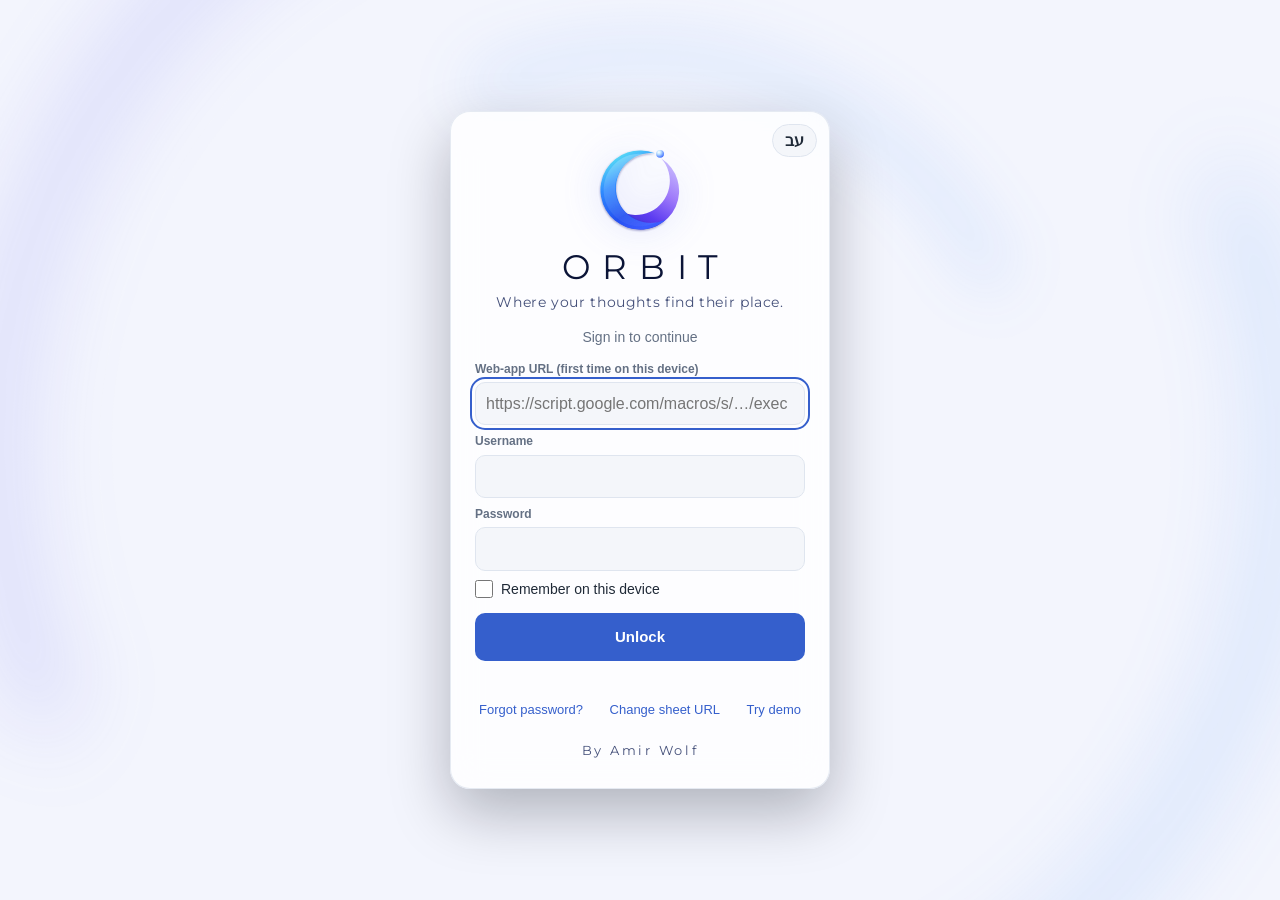
==== index.html @ 479061fe "Tasks: quick-add always opens empty; photos on tasks (camera / library), saved in Drive › ORBIT Phot" ====
<!doctype html>
<html lang="en">
<head>
<meta charset="utf-8">
<meta name="viewport" content="width=device-width, initial-scale=1, viewport-fit=cover">
<title>Orbit</title>
<meta name="theme-color" content="#26355D">
<meta name="apple-mobile-web-app-capable" content="yes">
<meta name="apple-mobile-web-app-status-bar-style" content="black-translucent">
<meta name="apple-mobile-web-app-title" content="Orbit">
<link rel="manifest" href="manifest.webmanifest">
<link rel="icon" href="icons/icon.svg" type="image/svg+xml">
<link rel="apple-touch-icon" href="icons/icon-180.png">
<script>try{var t=JSON.parse(localStorage.getItem('ai.theme')||'"auto"');if(t==='light'||t==='dark')document.documentElement.setAttribute('data-theme',t);var f=JSON.parse(localStorage.getItem('ai.font')||'"m"');if(f==='s'||f==='l')document.documentElement.setAttribute('data-font',f)}catch(e){}</script>
<link rel="preconnect" href="https://fonts.googleapis.com"><link rel="preconnect" href="https://fonts.gstatic.com" crossorigin>
<link rel="stylesheet" href="https://fonts.googleapis.com/css2?family=Amatic+SC:wght@700&family=Montserrat:wght@300;400&display=swap">
<link rel="stylesheet" href="styles.css?v=93">
</head>
<body>
<svg width="0" height="0" style="position:absolute" aria-hidden="true" focusable="false"><defs>
<linearGradient id="oA" x1="0.15" y1="0.05" x2="0.6" y2="1"><stop offset="0" stop-color="#5EEAF5"/><stop offset=".35" stop-color="#2F8BFF"/><stop offset=".75" stop-color="#2450F0"/><stop offset="1" stop-color="#3B5BFF"/></linearGradient>
<linearGradient id="oB" x1="0.9" y1="0.1" x2="0.3" y2="1"><stop offset="0" stop-color="#C4B5FD"/><stop offset=".35" stop-color="#9F7AFA"/><stop offset=".7" stop-color="#5B3BF0"/><stop offset="1" stop-color="#3730C8"/></linearGradient>
<radialGradient id="oS" cx=".35" cy=".3" r=".75"><stop offset="0" stop-color="#fff"/><stop offset=".35" stop-color="#BFE3FF"/><stop offset="1" stop-color="#3B6BFF"/></radialGradient>
<linearGradient id="oH" x1="0" y1="0" x2="0" y2="1"><stop offset="0" stop-color="#fff" stop-opacity=".75"/><stop offset="1" stop-color="#fff" stop-opacity=".15"/></linearGradient>
<filter id="oSh" x="-20%" y="-20%" width="140%" height="140%"><feDropShadow dx="0" dy="2" stdDeviation="2.2" flood-color="#1E1B6B" flood-opacity=".45"/></filter>
<symbol id="orbitRing" viewBox="0 0 200 200"><path d="M146.35 31.29A84 84 0 1 1 17.69 91.29A74 74 0 1 0 146.35 31.29Z" fill="url(#oB)"/><path d="M157.70 163.77A86 86 0 1 1 132.41 20.34A76 76 0 1 0 157.70 163.77Z" fill="url(#oA)" filter="url(#oSh)"/><path d="M141.43 167.26A79 79 0 1 1 115.93 22.62A74 74 0 1 0 141.43 167.26Z" fill="url(#oH)" opacity=".3"/></symbol>
</defs></svg>
<div id="splash" class="splash" aria-hidden="true">
  <div class="o-bg"><i></i><i></i><i></i></div>
  <div class="o-brand">
    <svg class="o-mark" viewBox="0 0 200 200" aria-hidden="true"><use href="#orbitRing"/><g class="o-moon"><circle cx="143.63" cy="21.28" r="8.5" fill="url(#oS)"/></g></svg>
    <div class="o-name">ORBIT</div>
    <div class="o-tag">Where your thoughts<br>find their place.</div>
  </div>
  <div class="o-by">By Amir Wolf</div>
</div>
<header class="top">
  <div class="top-row">
    <div class="top-title">
      <h1 id="screenTitle" class="no-i18n">Action Items</h1>
      <div class="sub"><span id="today"></span> <span id="sync" class="sync"></span><button type="button" class="sync-err" id="syncErr" hidden></button></div>
    </div>
    <div class="top-actions">
      <button class="icon-btn owner-only" id="btnPending" title="Suggestions waiting for approval" aria-label="Pending approvals" hidden>📥<span class="badge" id="pendingBadge"></span></button>
      <button class="icon-btn" id="btnSearch" title="Search" aria-label="Search" aria-expanded="false"><svg class="ic" viewBox="0 0 24 24" aria-hidden="true"><circle cx="11" cy="11" r="7"/><path d="M20 20l-4.2-4.2"/></svg></button>
      <button class="icon-btn" id="btnMenu" title="Menu" aria-label="Menu"><svg class="ic" viewBox="0 0 24 24" aria-hidden="true"><path d="M4 7h16M4 12h16M4 17h16"/></svg></button>
    </div>
  </div>
  <div class="guest-bar" id="guestBar" hidden></div>
  <div class="kpis kpi-line" id="kpis"></div>
</header>

<nav class="tabs" id="tabs">
  <button data-tab="focus" class="on">Focus</button>
  <button data-tab="notebook">📒 Notebook</button>
  <button data-tab="week">Week</button>
  <button class="tab-more" id="tabMore" aria-haspopup="menu" aria-expanded="false"><span class="no-i18n" id="tabMoreLbl">More</span> <span aria-hidden="true">▾</span></button>
</nav>
<div class="more-menu" id="moreMenu" role="menu" hidden>
  <button data-tab="all" role="menuitem">All open</button>
  <button data-tab="waiting" role="menuitem">Waiting</button>
  <button data-tab="people" role="menuitem">People</button>
  <button data-tab="done" role="menuitem">Done</button>
</div>

<div class="filters">
  <div class="search-row" id="searchRow" hidden><input id="search" type="search" placeholder="Search…" autocomplete="off" enterkeyhint="search"></div>
  <div class="area-row"><div class="chips" id="areaChips"></div><button type="button" class="area-pick" id="btnAreaPick" aria-label="Choose areas">Choose areas</button></div>
</div>

<main id="list" class="list"></main>

<div class="bottom-bar" id="bottomBar">
 <div class="bb-row">
  <button class="fab fab-wheel owner-only" id="fabWheel" aria-label="Spin &amp; Do — pick an urgent task" title="Spin &amp; Do"><svg class="wheel-ic" viewBox="0 0 40 40" aria-hidden="true"><defs><radialGradient id="whGloss" cx="35%" cy="28%" r="70%"><stop offset="0" stop-color="#fff" stop-opacity=".55"/><stop offset=".45" stop-color="#fff" stop-opacity=".08"/><stop offset="1" stop-color="#000" stop-opacity=".18"/></radialGradient><linearGradient id="whRim" x1="0" y1="0" x2="1" y2="1"><stop offset="0" stop-color="#3B4C80"/><stop offset="1" stop-color="#1B2547"/></linearGradient></defs><circle cx="20" cy="21" r="18.6" fill="#0F172A" opacity=".18"/><circle cx="20" cy="20" r="18.4" fill="url(#whRim)" stroke="#fff" stroke-opacity=".18" stroke-width=".8"/><circle cx="24.34" cy="3.82" r="0.75" fill="#FDE68A" class="wd0"/><circle cx="31.84" cy="8.16" r="1.05" fill="#FEF3C7" class="wd1"/><circle cx="36.18" cy="15.66" r="0.75" fill="#FDE68A" class="wd2"/><circle cx="36.18" cy="24.34" r="1.05" fill="#FEF3C7" class="wd0"/><circle cx="31.84" cy="31.84" r="0.75" fill="#FDE68A" class="wd1"/><circle cx="24.34" cy="36.18" r="1.05" fill="#FEF3C7" class="wd2"/><circle cx="15.66" cy="36.18" r="0.75" fill="#FDE68A" class="wd0"/><circle cx="8.16" cy="31.84" r="1.05" fill="#FEF3C7" class="wd1"/><circle cx="3.82" cy="24.34" r="0.75" fill="#FDE68A" class="wd2"/><circle cx="3.82" cy="15.66" r="1.05" fill="#FEF3C7" class="wd0"/><circle cx="8.16" cy="8.16" r="0.75" fill="#FDE68A" class="wd1"/><circle cx="15.66" cy="3.82" r="1.05" fill="#FEF3C7" class="wd2"/><g class="wh-spin"><path d="M20 20L20.00 5.80A14.2 14.2 0 0 1 30.04 9.96Z" fill="#6366F1"/><path d="M20 20L30.04 9.96A14.2 14.2 0 0 1 34.20 20.00Z" fill="#A855F7"/><path d="M20 20L34.20 20.00A14.2 14.2 0 0 1 30.04 30.04Z" fill="#EC4899"/><path d="M20 20L30.04 30.04A14.2 14.2 0 0 1 20.00 34.20Z" fill="#F97316"/><path d="M20 20L20.00 34.20A14.2 14.2 0 0 1 9.96 30.04Z" fill="#FACC15"/><path d="M20 20L9.96 30.04A14.2 14.2 0 0 1 5.80 20.00Z" fill="#22C55E"/><path d="M20 20L5.80 20.00A14.2 14.2 0 0 1 9.96 9.96Z" fill="#06B6D4"/><path d="M20 20L9.96 9.96A14.2 14.2 0 0 1 20.00 5.80Z" fill="#3B82F6"/><g stroke="#fff" stroke-opacity=".85" stroke-width=".7"><path d="M20 20L20.00 5.80"/><path d="M20 20L30.04 9.96"/><path d="M20 20L34.20 20.00"/><path d="M20 20L30.04 30.04"/><path d="M20 20L20.00 34.20"/><path d="M20 20L9.96 30.04"/><path d="M20 20L5.80 20.00"/><path d="M20 20L9.96 9.96"/></g><circle cx="20" cy="20" r="14.2" fill="url(#whGloss)"/></g><circle cx="20" cy="20" r="4" fill="#fff"/><circle cx="20" cy="20" r="4" fill="none" stroke="#1B2547" stroke-width="1.2"/><path d="M20 17.6l.7 1.7 1.7.7-1.7.7-.7 1.7-.7-1.7-1.7-.7 1.7-.7z" fill="#6366F1"/><path d="M20 8.2l-3.1-5.6a3.6 3.6 0 0 1 6.2 0z" fill="#F43F5E" stroke="#fff" stroke-width="1" stroke-linejoin="round"/></svg><small class="bb-l">Spin &amp; Do</small></button>
  <button class="fab fab-focus owner-only" id="fabFocus" aria-label="Focus mode"><i class="bb-ic" data-ic="timer"></i><small class="bb-l" id="fabFocusLbl">Focus</small></button>
  <button class="fab fab-play" id="fabPlay" aria-label="Quick actions" aria-expanded="false" aria-controls="playMenu"><span>▶</span><small class="bb-l">Quick actions</small></button>
 </div>
  <button class="fab add-btn" id="fab" aria-label="Add action item"><span aria-hidden="true">＋</span> <span class="no-i18n" id="fabLbl">Add a task</span></button>
</div>
<div class="play-shade" id="playShade" hidden></div>
<div class="play-menu" id="playMenu" hidden role="menu"></div>
<div class="card-menu" id="cardMenu" role="menu" hidden></div>
<div class="toast" id="toast"></div>

<!-- Quick entry (bottom sheet) -->
<dialog id="dlgQuick" class="sheet qa-sheet">
  <form id="quickAdd" class="quick-add owner-only" autocomplete="off">
    <div class="sheet-head"><h2>New task</h2><button type="button" class="icon-btn dark qa-help-btn" id="qaHelpBtn" aria-label="Help" aria-expanded="false">?</button><button type="button" class="icon-btn dark" data-close aria-label="Close">✕</button></div>
    <div class="qa-help" id="qaHelp" hidden>
      <p>Type naturally — the app picks up:</p>
      <ul class="no-i18n" id="qaHelpList"></ul>
    </div>
    <div class="qa-field"><input id="qa" placeholder="tomorrow 9:30 Send forecast to Ezra !1 ~2h" dir="auto" enterkeyhint="done" autocomplete="off"><label class="btn ghost qa-cam" title="Photo"><input type="file" accept="image/*" multiple id="qaPhoto" hidden><svg class="ic" viewBox="0 0 24 24" aria-hidden="true"><path d="M4 8h3l2-3h6l2 3h3v11H4z"/><circle cx="12" cy="13" r="3.5"/></svg></label><button type="submit" class="btn primary" aria-label="Add">Add</button></div>
    <div class="ph-grid qa-photos no-i18n" id="qaPhotos" hidden></div>
    <div class="qa-preview" id="qaPreview"></div>
    <button type="button" class="linkish qa-full" id="qaFull">Open the full editor ›</button>
  </form>
</dialog>

<!-- Choose areas -->
<dialog id="dlgAreaPick" class="sheet small">
  <div class="sheet-head"><h2>Choose areas</h2><button type="button" class="icon-btn dark" data-close aria-label="Close">✕</button></div>
  <p class="hint">Pick one or more areas — tasks, counts and the summary video follow your choice.</p>
  <div class="ap-list no-i18n" id="apList"></div>
  <div class="sheet-actions"><button type="button" class="btn ghost" id="apAll">All areas</button><button type="button" class="btn ghost owner-only" id="apOrder">⇅ Order</button><span class="grow"></span><button type="button" class="btn primary" id="apDone">Show</button></div>
</dialog>

<!-- Setup wizard (own copy) -->
<dialog id="dlgSetup" class="sheet wz-sheet">
  <div class="sheet-head"><h2>Set up your own copy</h2><button type="button" class="icon-btn dark" data-close aria-label="Close">✕</button></div>
  <div id="wzBody" class="no-i18n"></div>
</dialog>

<!-- After the daily video -->
<dialog id="dlgAfter" class="sheet af-sheet">
  <div class="sheet-head"><h2>What now?</h2><button type="button" class="icon-btn dark" data-close aria-label="Close">✕</button></div>
  <div id="afBody" class="no-i18n"></div>
</dialog>

<!-- Weekly review -->
<dialog id="dlgReview" class="sheet wr-sheet">
  <div class="sheet-head"><h2>Weekly review</h2><button type="button" class="icon-btn dark" data-close aria-label="Close">✕</button></div>
  <div id="wrBody" class="no-i18n"></div>
</dialog>

<!-- Go through overdue -->
<dialog id="dlgTriage" class="sheet tri-sheet">
  <div class="sheet-head"><h2>Overdue — one at a time</h2><button type="button" class="icon-btn dark" data-close aria-label="Close">✕</button></div>
  <div id="triBody" class="no-i18n"></div>
</dialog>

<!-- Focus time: setup -->
<dialog id="dlgFocusSetup" class="sheet small">
  <div class="sheet-head"><h2>Focus time</h2><button type="button" class="icon-btn dark" data-close aria-label="Close">✕</button></div>
  <div id="fsBody" class="no-i18n"></div>
</dialog>

<!-- Focus time: full-screen work mode -->
<div class="focus-mode" id="focusMode" hidden role="dialog" aria-modal="true" aria-labelledby="fmTitle">
  <div class="fm-top">
    <span class="fm-badge no-i18n" id="fmBadge"></span>
    <span class="grow"></span>
    <button type="button" class="fm-ic" id="fmQuote" aria-label="Motivation" title="Motivation"><i data-ic="quote"></i></button>
    <button type="button" class="fm-ic" id="fmClockBtn" aria-label="Show / hide the clock"></button>
    <button type="button" class="fm-ic" id="fmMin" aria-label="Minimize"></button>
  </div>
  <div class="fm-center">
    <h2 class="fm-title no-i18n" id="fmTitle"></h2>
    <div class="fm-clock no-i18n" id="fmClock" aria-live="off"></div>
    <div class="fm-plan no-i18n" id="fmPlan"></div>
    <div class="fm-step no-i18n" id="fmStep" hidden></div>
    <div class="fm-quote no-i18n" id="fmQuoteLine" aria-live="polite"></div>
  </div>
  <img class="fm-buddy" id="fmBuddy" src="assets/focus/focus_idle_small.webp" alt="" aria-hidden="true">
  <div class="fm-actions no-i18n" id="fmActions"></div>
  <div class="fm-layer no-i18n" id="fmLayer" hidden></div>
  <div class="fm-intro" id="fmIntro" hidden>
    <img id="fmIntroImg" alt="">
    <div class="fm-bubble no-i18n" id="fmBubble" dir="ltr">It’s focus time!</div>
    <div class="fm-intro-ctl"><button type="button" class="fm-ic" id="fmMute" aria-label="Sound"></button><button type="button" class="fm-ic" id="fmSkip" aria-label="Skip">✕</button></div>
  </div>
</div>

<!-- Edit / add -->
<dialog id="dlgEdit" class="sheet">
  <form id="frmEdit" method="dialog">
    <div class="sheet-head">
      <h2 id="editTitle">New action item</h2>
      <button type="button" class="icon-btn dark" data-close aria-label="Close">✕</button>
    </div>
    <section class="f-sec" aria-labelledby="fsTask">
      <h3 class="f-h" id="fsTask">What</h3>
      <label class="full">Action item<textarea name="item" rows="2" required dir="auto"></textarea></label>
      <div class="grid">
        <label>Area<select name="area"></select></label>
        <label>Status<select name="status"></select></label>
        <label>Priority<select name="prio"></select></label>
        <label>Focal / who<input name="focal" list="peopleList" dir="auto"></label>
        <label>Topic<input name="topic" dir="auto"></label>
      </div>
    </section>
    <section class="f-sec" aria-labelledby="fsWhen">
      <h3 class="f-h" id="fsWhen">When</h3>
      <div class="grid">
        <label class="span2">Due date<input type="date" name="due"><span class="date-chips"><button type="button" data-qd="0">Today</button><button type="button" data-qd="1">Tomorrow</button><button type="button" data-qd="sun">Next week</button><button type="button" data-qd="7">+7</button></span></label>
        <label>Start time (24h)<input type="text" name="time" class="time24" inputmode="numeric" placeholder="HH:MM" maxlength="5" autocomplete="off"></label>
        <label>Recurring<select name="rec"></select></label>
        <label>Est. hours (duration)<input type="number" name="hrs" step="0.25" min="0" inputmode="decimal"></label>
      </div>
      <div class="cal-box owner-only">
        <label class="remember"><input type="checkbox" name="calOn"> 📅 Add to iPhone calendar</label>
        <div id="calPick" hidden><select name="cal" aria-label="Calendar"></select><p class="hint" id="calNeedDate" hidden>Give it a due date — only dated items go to the calendar.</p></div>
      </div>
    </section>
    <section class="f-sec" aria-labelledby="fsMore">
      <h3 class="f-h" id="fsMore">More details</h3>
      <label class="full">Comments / next step<textarea name="com" rows="2" dir="auto"></textarea></label>
      <div class="cl-box">
        <div class="cl-head">Checklist <span id="clCount"></span></div>
        <div id="clList"></div>
        <div class="cl-add owner-only"><input id="clNew" placeholder="Add a step…" dir="auto"><button type="button" class="btn ghost" id="clAddBtn">＋</button></div>
      </div>
      <div class="ph-box owner-only no-i18n" id="phBox"><div class="cl-head" id="phHead"></div><div class="ph-grid" id="phGrid"></div></div>
      <div class="wait-box owner-only" id="waitBox" hidden><span id="waitInfo"></span><button type="button" class="btn ghost" id="btnNudge">✉ Send a reminder</button></div>
      <div class="grid">
        <label>Done on<input type="date" name="done"></label>
        <label>Actual hours<input type="number" name="acthrs" step="0.25" min="0" inputmode="decimal"></label>
      </div>
      <label class="remember owner-only"><input type="checkbox" name="private"> 🔒 Private — never shown to guests</label>
    </section>
    <p class="hint" id="nextHint"></p>
    <div class="sheet-actions">
      <button type="button" class="btn danger" id="btnDelete">Delete</button>
      <span class="grow"></span>
      <button type="button" class="btn ghost" data-close>Cancel</button>
      <button type="submit" class="btn primary">Save</button>
    </div>
  </form>
  <datalist id="peopleList"></datalist>
</dialog>

<!-- Settings -->
<dialog id="dlgSettings" class="sheet">
  <form id="frmSettings" method="dialog">
    <div class="sheet-head">
      <h2>Settings</h2>
      <button type="button" class="icon-btn dark" data-close aria-label="Close">✕</button>
    </div>
    <p class="hint">The Web-app URL of your sheet's Apps Script (ends with /exec). Saved only on this device.</p>
    <p class="hint">"Test in browser" should show {"ok":true,"app":"Action Items API"…}. A Google sign-in page means the deployment access isn't set to Anyone.</p>
    <label class="full">Web-app URL<input name="url" placeholder="https://script.google.com/macros/s/…/exec" autocomplete="off"></label>
    <div class="sheet-actions">
      <button type="button" class="btn ghost" id="btnTest">Test in browser</button>
      <button type="button" class="btn ghost" id="btnDemo">Try demo data</button>
      <span class="grow"></span>
      <button type="submit" class="btn primary">Save</button>
    </div>
  </form>
</dialog>

<!-- Weekly report -->
<dialog id="dlgReport" class="sheet wide">
  <div class="sheet-head">
    <h2>Weekly report</h2>
    <button type="button" class="icon-btn dark" data-close aria-label="Close">✕</button>
  </div>
  <div class="grid three">
    <label>Week<select id="repWeek"><option value="1">Coming week</option><option value="0">This week</option></select></label>
    <label>To (name)<input id="repName"></label>
    <label>To (email)<input id="repEmail" type="email"></label>
  </div>
  <div class="rep-areas"><span>Areas in the email:</span><div class="chips" id="repAreas"></div></div>
  <div class="rep-actions">
    <button class="btn primary" id="repCopy">📋 Copy formatted email</button>
    <a class="btn link" id="repOutlookWeb" target="_blank" rel="noopener">Outlook web</a>
    <a class="btn link" id="repOutlookApp">Outlook app</a>
    <a class="btn link" id="repGmail" target="_blank" rel="noopener">Gmail</a>
  </div>
  <p class="rep-status" id="repStatus" role="status" aria-live="polite"></p>
  <p class="hint">Copy, open Outlook or Gmail (recipient and subject are filled in), click in the message body and paste (Ctrl+V / long-press › Paste).</p>
  <div class="subject" id="repSubject"></div>
  <div class="preview" id="repPreview" dir="ltr"></div>
</dialog>

<!-- Lock screen -->
<div id="lock" class="lock" hidden>
  <div class="o-bg"><i></i><i></i><i></i></div>
  <form id="frmLock" class="lock-card" autocomplete="on">
    <button type="button" class="lang-btn lock-lang" data-lang-toggle>עב</button>
    <div class="o-lockbrand no-i18n"><svg class="o-mark o-mark-sm" viewBox="0 0 200 200" aria-hidden="true"><use href="#orbitRing"/><g class="o-moon"><circle cx="143.63" cy="21.28" r="8.5" fill="url(#oS)"/></g></svg><div class="o-name">ORBIT</div><div class="o-tag">Where your thoughts find their place.</div></div>
    <p class="lock-sub">Sign in to continue</p>
    <label class="full" id="lockUrlWrap" hidden>Web-app URL (first time on this device)
      <input name="url" placeholder="https://script.google.com/macros/s/…/exec" autocomplete="off" inputmode="url">
    </label>
    <label class="full">Username<input name="username" type="text" autocomplete="username" autocapitalize="none" autocorrect="off" spellcheck="false" required dir="ltr"></label>
    <label class="full">Password<input name="password" type="password" autocomplete="current-password" required></label>
    <label class="remember"><input type="checkbox" name="remember"> Remember on this device</label>
    <button type="submit" class="btn primary block" id="btnUnlock">Unlock</button>
    <p class="lock-err" id="lockErr"></p>
    <p class="lock-info" id="lockInfo"></p>
    <div class="lock-links">
      <button type="button" class="linkish" id="lockForgot">Forgot password?</button>
      <button type="button" class="linkish" id="lockChangeUrl">Change sheet URL</button>
      <button type="button" class="linkish" id="lockDemo">Try demo</button>
    </div>
    <button type="button" class="btn ghost block lock-setup" id="lockSetup">🧭 First time? Set up your own copy</button>
    <p class="o-by o-by-lock no-i18n">By Amir Wolf</p>
  </form>
</div>

<!-- Actual hours -->
<dialog id="dlgHours" class="sheet small">
  <form method="dialog" id="frmHours">
    <div class="sheet-head"><h2>Nice work! ✓</h2><button type="button" class="icon-btn dark" value="cancel" id="hoursX" aria-label="Close">✕</button></div>
    <p class="hint" id="hoursTitle" dir="auto"></p>
    <label class="full">How many hours did it actually take?<input type="number" name="h" step="0.25" min="0" inputmode="decimal"></label>
    <div class="quick" id="hoursQuick"></div>
    <div class="sheet-actions"><button type="button" class="btn ghost" id="hoursSkip">Skip</button><span class="grow"></span><button type="submit" class="btn primary">Save</button></div>
  </form>
</dialog>

<!-- Generic confirm -->
<dialog id="dlgConfirm" class="sheet small">
  <div class="sheet-head"><h2 id="cfTitle"></h2></div>
  <p id="cfMsg" class="cf-msg" dir="auto"></p>
  <div class="sheet-actions"><button type="button" class="btn ghost" id="cfNo"></button><span class="grow"></span><button type="button" class="btn primary" id="cfYes"></button></div>
</dialog>

<!-- Calendar export -->
<dialog id="dlgIcs" class="sheet small">
  <div class="sheet-head"><h2>Export week to Outlook</h2><button type="button" class="icon-btn dark" data-close aria-label="Close">✕</button></div>
  <p class="hint" id="icsRange"></p>
  <div class="rep-areas"><span>Areas:</span><div class="chips" id="icsAreas"></div></div>
  <label class="remember"><input type="checkbox" id="icsSlot" checked> Give items without a start time a slot from 09:00</label>
  <label class="remember"><input type="checkbox" id="icsAlarm" checked> Reminder 15 minutes before</label>
  <p class="hint" id="icsCount"></p>
  <div class="sheet-actions"><span class="grow"></span><button type="button" class="btn primary" id="icsGo">⬇ Download .ics</button></div>
  <p class="hint">Outlook (PC): double-click the file › Save &amp; Close / Import. Outlook web: Calendar › Add calendar › Upload from file. iPhone: tap the file › Add All.</p>
</dialog>

<!-- Notifications -->
<dialog id="dlgNotify" class="sheet wide">
  <div class="sheet-head"><h2>Phone notifications</h2><button type="button" class="icon-btn dark" data-close aria-label="Close">✕</button></div>
  <div class="ntfy-box">
    <b>One-time phone setup</b>
    <ol>
      <li>Install the free <b>ntfy</b> app (App Store / Google Play).</li>
      <li>In ntfy tap <b>+</b>, subscribe to this topic (server <i>ntfy.sh</i>) and allow notifications:</li>
    </ol>
    <div class="topic-row"><code id="ntTopic"></code><button type="button" class="btn ghost" id="ntCopy">Copy</button></div>
    <p class="hint">The topic name works like a password for your notifications — don't share it.</p>
    <details class="nt-token" id="ntTokenBox">
      <summary>🔑 ntfy account token <span id="ntTokenState"></span></summary>
      <p class="hint">Without an account, ntfy.sh limits messages per sending address — and Google's servers are shared by everyone, so the free daily limit is often already used up ("429 limit reached"). A free ntfy.sh account gives you your own limit:</p>
      <ol class="hint">
        <li>Sign up free at <a href="https://ntfy.sh/signup" target="_blank" rel="noopener">ntfy.sh/signup</a>.</li>
        <li>Go to <a href="https://ntfy.sh/account" target="_blank" rel="noopener">ntfy.sh/account</a> › Access tokens › Create access token (no expiry).</li>
        <li>Paste it here (starts with tk_) and press Save below.</li>
      </ol>
      <div class="pw-row"><input id="ntToken" placeholder="tk_…" autocomplete="off" autocapitalize="none" spellcheck="false" dir="ltr"><button type="button" class="btn ghost" id="ntTokenClear">Remove</button></div>
      <p class="hint">The phone app doesn't need to sign in — it stays subscribed to the same topic.</p>
    </details>
    <label class="remember"><input type="checkbox" id="ntFallback" checked> If a push fails, send it to my email instead</label>
    <div class="nt-tools">
      <button type="button" class="btn ghost" id="ntDirect">📲 Test from this device</button>
      <a class="btn ghost" id="ntWeb" target="_blank" rel="noopener">🌐 See messages on ntfy.sh</a>
      <button type="button" class="btn ghost" id="ntDiag">🩺 Check status</button>
    </div>
    <div class="nt-diag" id="ntDiagOut" hidden></div>
  </div>
  <label class="full">Notification content
    <select id="ntDetail"><option value="titles">Show item titles</option><option value="counts">Counts only (more private)</option></select>
  </label>
  <h3 class="nt-h">Suggestions from guests</h3>
  <div class="sugg-row">
    <label class="remember"><input type="checkbox" id="ntSugOn" checked> Notify me when someone suggests a new item</label>
    <select id="ntSugCh"><option value="push">📱 Push</option><option value="email">✉ Email</option><option value="both">Both</option></select>
  </div>
  <h3 class="nt-h">Schedules</h3>
  <div id="ntRules"></div>
  <div class="sheet-actions">
    <button type="button" class="btn ghost" id="ntAdd">＋ Add schedule</button>
    <span class="grow"></span>
    <button type="button" class="btn primary" id="ntSave">Save</button>
  </div>
  <p class="hint" id="ntStatus"></p>
</dialog>

<!-- Menu -->
<dialog id="dlgMenu" class="sheet small menu">
  <div class="sheet-head"><h2>Menu</h2><button type="button" class="icon-btn dark" data-close aria-label="Close">✕</button></div>
  <div class="menu-kpis no-i18n" id="menuKpis"></div>
  <div class="menu-top">
    <button class="menu-item" id="btnRefresh"><i class="mi" data-ic="refresh"></i> <span>Refresh</span></button>
    <button class="menu-item" data-lang-toggle id="btnLangMenu"><i class="mi" data-ic="globe"></i> <span class="no-i18n" id="langMenuLbl">עברית</span></button>
  </div>
  <details class="menu-grp" name="menugrp" data-grp="plan">
    <summary><i class="mi" data-ic="plan"></i> <span>Planning &amp; reports</span><i class="mg-sub no-i18n" data-mgsub></i></summary>
    <div class="mg-body">
      <button class="menu-item owner-only" id="btnFreeFocus"><i class="mi" data-ic="timer"></i> <span>Focus mode</span></button>
      <button class="menu-item owner-only" id="btnWheel"><i class="mi" data-ic="wheel"></i> <span>Spin &amp; Do</span></button>
      <button class="menu-item" id="btnQuote"><i class="mi" data-ic="quote"></i> <span>Motivation</span></button>
      <button class="menu-item owner-only" id="btnReview"><i class="mi" data-ic="calcheck"></i> <span>Weekly review</span></button>
      <button class="menu-item" id="btnStory"><i class="mi" data-ic="video"></i> <span>Summary video</span></button>
      <button class="menu-item owner-only" id="btnStats"><i class="mi" data-ic="chart"></i> <span>Statistics</span></button>
      <button class="menu-item owner-only" id="btnReport"><i class="mi" data-ic="mail"></i> <span>Weekly report</span></button>
    </div>
  </details>
  <details class="menu-grp owner-only" name="menugrp" data-grp="areas">
    <summary><i class="mi" data-ic="tag"></i> <span>Areas &amp; sharing</span><i class="mg-sub no-i18n" data-mgsub></i></summary>
    <div class="mg-body">
      <button class="menu-item owner-only" id="btnAreas"><i class="mi" data-ic="tag"></i> <span>Manage areas</span></button>
      <button class="menu-item owner-only" id="btnOrder"><i class="mi" data-ic="order"></i> <span>Order of areas</span></button>
      <button class="menu-item owner-only" id="btnShare"><i class="mi" data-ic="users"></i> <span>Sharing &amp; guests</span></button>
      <button class="menu-item owner-only" id="btnPending2"><i class="mi" data-ic="inbox"></i> <span>Suggestions to approve</span></button>
    </div>
  </details>
  <details class="menu-grp owner-only" name="menugrp" data-grp="cal">
    <summary><i class="mi" data-ic="calendar"></i> <span>Calendars &amp; Siri</span><i class="mg-sub no-i18n" data-mgsub></i></summary>
    <div class="mg-body">
      <button class="menu-item owner-only" id="btnImport"><i class="mi" data-ic="download"></i> <span>Import from calendar</span></button>
      <button class="menu-item owner-only" id="btnCal"><i class="mi" data-ic="phone"></i> <span>iPhone calendar</span></button>
      <button class="menu-item owner-only" id="btnFeed"><i class="mi" data-ic="sync"></i> <span>Outlook calendar sync</span></button>
      <button class="menu-item owner-only" id="btnSiri"><i class="mi" data-ic="mic"></i> <span>Siri (add by voice)</span></button>
    </div>
  </details>
  <details class="menu-grp" name="menugrp" data-grp="look">
    <summary><i class="mi" data-ic="palette"></i> <span>Display</span><i class="mg-sub no-i18n" data-mgsub></i></summary>
    <div class="mg-body">
      <div class="theme-row"><span>🌓 <span>Appearance</span></span><div class="seg" id="themeSeg"><button type="button" data-theme-set="auto">Auto</button><button type="button" data-theme-set="light">Light</button><button type="button" data-theme-set="dark">Dark</button></div></div>
      <div class="theme-row"><span>🔠 <span>Font size</span></span><div class="seg no-i18n" id="fontSeg"><button type="button" data-font-set="s" class="fs-s">Small</button><button type="button" data-font-set="m">Medium</button><button type="button" data-font-set="l" class="fs-l">Large</button></div></div>
      <label class="theme-row wc-toggle"><span>🌅 <span>Daily start screen</span></span><input type="checkbox" id="welcomeOn" class="switch" checked></label>
    </div>
  </details>
  <details class="menu-grp" name="menugrp" data-grp="set">
    <summary><i class="mi" data-ic="sliders"></i> <span>Settings &amp; connections</span><i class="mg-sub no-i18n" data-mgsub></i></summary>
    <div class="mg-body">
      <button class="menu-item owner-only" id="btnNotify"><i class="mi" data-ic="bell"></i> <span>Phone notifications</span></button>
      <button class="menu-item owner-only" id="btnAi"><i class="mi" data-ic="sparkle"></i> <span>Smart reading (AI)</span></button>
      <button class="menu-item" id="btnSettings"><i class="mi" data-ic="link"></i> <span>Sheet connection</span></button>
      <button class="menu-item owner-only" id="btnMaint"><i class="mi" data-ic="archive"></i> <span>Archive &amp; backup</span></button>
    </div>
  </details>
  <details class="menu-grp" name="menugrp" data-grp="me">
    <summary><i class="mi" data-ic="user"></i> <span>Account &amp; help</span><i class="mg-sub no-i18n" data-mgsub></i></summary>
    <div class="mg-body">
      <button class="menu-item" id="btnTour"><i class="mi" data-ic="compass"></i> <span>Guided tour</span></button>
      <button class="menu-item" id="btnAccount"><i class="mi" data-ic="user"></i> <span>My account</span></button>
      <button class="menu-item" id="btnLock"><i class="mi" data-ic="lock"></i> <span>Lock the app</span></button>
    </div>
  </details>
  <p class="app-ver" id="appVer"></p>
</dialog>

<!-- Reorder areas -->
<dialog id="dlgOrder" class="sheet small">
  <div class="sheet-head"><h2>Order of areas</h2><button type="button" class="icon-btn dark" data-close aria-label="Close">✕</button></div>
  <p class="hint">Drag ☰ (or use the arrows) to set the order. It applies to the area tabs on the main screen and in the Notebook.</p>
  <ul class="ord-list" id="ordList"></ul>
  <p class="hint" id="ordStatus"></p>
  <div class="sheet-actions"><span class="grow"></span><button type="button" class="btn ghost" data-close>Cancel</button><button type="button" class="btn primary" id="ordSave">Save</button></div>
</dialog>

<!-- Siri -->
<dialog id="dlgSiri" class="sheet wide">
  <div class="sheet-head"><h2>🎙 Add items with Siri</h2><button type="button" class="icon-btn dark" data-close aria-label="Close">✕</button></div>
  <div id="siriBody" class="no-i18n"></div>
</dialog>

<!-- iPhone calendar -->
<dialog id="dlgCal" class="sheet wide">
  <div class="sheet-head"><h2>📅 iPhone calendar</h2><button type="button" class="icon-btn dark" data-close aria-label="Close">✕</button></div>
  <div id="calBody" class="no-i18n"></div>
</dialog>

<!-- Collection entry -->
<dialog id="dlgColl" class="sheet">
  <form id="frmColl" autocomplete="off">
    <div class="sheet-head"><h2>💡 <span class="no-i18n" id="collHead"></span></h2><button type="button" class="icon-btn dark" data-close aria-label="Close">✕</button></div>
    <div class="c-note no-i18n" id="collNote" hidden></div>
    <label class="full">Name<input name="title" dir="auto" required></label>
    <label class="full">Category<select id="collCat"></select></label>
    <div id="collPlaceRow" class="c-place">
      <label class="full">Place<div class="pw-row"><input name="place" dir="auto" autocomplete="off" placeholder="Tel Aviv, Galilee…"><button type="button" class="btn ghost" id="collHere">📍 Here</button></div></label>
      <div class="ac-list no-i18n" id="placeAc" hidden></div>
      <p class="hint no-i18n" id="collGeo"></p>
    </div>
    <label class="full" id="collBaseRow" hidden><span id="collBaseLbl" class="no-i18n">Base</span><select id="collBase"></select><input id="collBaseNew" class="no-i18n" dir="auto" maxlength="30" autocomplete="off" placeholder="סאקה, מזקל, ורמוט…" hidden></label>
    <div id="collTplRow" class="tp-form no-i18n" hidden></div>
    <label class="full" id="collIngRow" hidden>Other ingredients<input id="collIng" dir="auto" autocomplete="off" placeholder="קמפרי, ורמוט אדום…"></label>
    <div id="collForRow" class="c-for"><label class="full">For whom<input name="for" dir="auto"></label><div class="chips no-i18n" id="collForChips"></div></div>
    <label class="full">Recommended by<input name="by" dir="auto"></label>
    <label class="full">Link (Instagram, TikTok, YouTube, Maps, website…)<div class="pw-row"><input name="link" type="url" dir="ltr" inputmode="url" placeholder="https://…"><button type="button" class="btn ghost" id="collOpen" hidden>🔗</button></div></label>
    <div class="c-fill"><button type="button" class="btn ghost no-i18n" id="collFill" hidden>✨ Fill from link</button><button type="button" class="btn ghost no-i18n" id="collCheck" hidden>🔎</button><img id="collImg" class="c-prev" alt="" hidden referrerpolicy="no-referrer" onerror="this.hidden=true"></div>
    <div class="ck-box no-i18n" id="collCheckBox" hidden></div>
    <div id="collTry" class="c-try">
      <div class="seg no-i18n" id="collStatus"></div>
      <div class="c-starpick" id="collStars"></div>
    </div>
    <label class="full">Notes<textarea name="notes" rows="4" dir="auto"></textarea></label>
    <div class="sheet-actions"><button type="button" class="btn danger" id="collDelete">Delete</button><span class="grow"></span><button type="submit" class="btn primary" id="collSaveBtn">Save</button></div>
  </form>
</dialog>

<!-- Collection categories -->
<dialog id="dlgCollCats" class="sheet small">
  <div class="sheet-head"><h2>Collection categories</h2><button type="button" class="icon-btn dark" data-close aria-label="Close">✕</button></div>
  <p class="hint">Rename, reorder or add categories. “Recommendations” have “tried it” and stars, “Wishes” have “for whom”, “Notes” are plain text. 🗺 = show on the map.</p>
  <ul class="ord-list cc-list" id="ccList"></ul>
  <h3 class="nt-h">✨ Ideas — tap to add</h3>
  <div class="c-ideas no-i18n" id="ccIdeas"></div>
  <p class="hint" id="ccStatus"></p>
  <div class="sheet-actions"><button type="button" class="btn ghost" id="ccAdd">＋ Add category</button><span class="grow"></span><button type="button" class="btn primary" id="ccSave">Save</button></div>
</dialog>

<!-- Category template (what is saved, how it looks) -->
<dialog id="dlgTpl" class="sheet small">
  <div class="sheet-head"><h2 class="no-i18n" id="tpHead"></h2><button type="button" class="icon-btn dark" data-close aria-label="Close">✕</button></div>
  <div class="no-i18n" id="tpBody"></div>
  <p class="hint no-i18n" id="tpStatus"></p>
  <div class="sheet-actions"><button type="button" class="btn ghost" id="tpReset">↺ Automatic</button><span class="grow"></span><button type="button" class="btn primary" id="tpSave">Save</button></div>
</dialog>
<!-- Spin & Do (wheel) -->
<dialog id="dlgWheel" class="sheet small wh-sheet">
  <div class="sheet-head"><h2>🎯 Spin &amp; Do</h2><button type="button" class="icon-btn dark" data-close aria-label="Close">✕</button></div>
  <div class="no-i18n" id="whBody"></div>
</dialog>
<!-- Motivation -->
<dialog id="dlgQuote" class="sheet small q-sheet">
  <div class="sheet-head"><h2>💬 Motivation</h2><button type="button" class="icon-btn dark" data-close aria-label="Close">✕</button></div>
  <div class="chips q-moods no-i18n" id="qMoods"></div>
  <div class="q-card no-i18n" id="qCard"></div>
  <div class="sheet-actions"><button type="button" class="btn ghost" id="qCopy">📋 Copy</button><button type="button" class="btn ghost owner-only" id="qWheel">🎯 Pick a task</button><span class="grow"></span><button type="button" class="btn primary" id="qNext">Another one ›</button></div>
</dialog>
<!-- Collection filter -->
<dialog id="dlgCFilt" class="sheet small">
  <div class="sheet-head"><h2 class="no-i18n" id="cfHead"></h2><button type="button" class="icon-btn dark" data-close aria-label="Close">✕</button></div>
  <div class="no-i18n" id="cfBody"></div>
  <div class="sheet-actions"><button type="button" class="btn ghost" id="cfClear">Clear all</button><span class="grow"></span><button type="button" class="btn primary no-i18n" id="cfShow">Show</button></div>
</dialog>

<!-- Import from calendar -->
<dialog id="dlgImport" class="sheet wide">
  <div class="sheet-head"><h2>📆 New in your calendars</h2><button type="button" class="icon-btn dark" data-close aria-label="Close">✕</button></div>
  <p class="hint">Events from your iPhone calendars (yours and the shared ones). Choose what becomes a task — what you decline won’t be offered again.</p>
  <div class="ci-top">
    <button type="button" class="btn primary" id="ciRun">🔄 Sync now</button>
    <button type="button" class="btn ghost" id="ciRefresh">↻ Refresh list</button>
    <button type="button" class="chip" id="ciAllToggle"></button>
  </div>
  <p class="hint no-i18n" id="ciLast"></p>
  <div id="ciList" class="no-i18n"></div>
  <div id="ciIgnore" class="ci-ignore no-i18n"></div>
  <details class="cal-guide" id="ciGuideBox"><summary>One-time iPhone setup — the “Import calendar” shortcut</summary><div id="ciGuide" class="no-i18n"></div></details>
</dialog>

<!-- ✨ AI settings -->
<dialog id="dlgAi" class="sheet small">
  <div class="sheet-head"><h2>✨ Smart reading (AI)</h2><button type="button" class="icon-btn dark" data-close aria-label="Close">✕</button></div>
  <p class="hint">With a free Google Gemini key, links are read by AI: a restaurant gets “name, city”, a trip gets the trail or spring name, an activity a short description — and YouTube videos are actually watched. Without a key, simpler rules are used.</p>
  <ol class="hint ai-steps">
    <li>Go to <a href="https://aistudio.google.com/apikey" target="_blank" rel="noopener">aistudio.google.com/apikey</a> and sign in with your Google account.</li>
    <li>Tap “Create API key” and copy it (starts with AQ. or AIza).</li>
    <li>Paste it here and tap Save.</li>
  </ol>
  <div class="pw-row"><input id="aiKey" dir="ltr" autocomplete="off" autocapitalize="none" spellcheck="false" placeholder="AQ.… / AIza…"><button type="button" class="btn primary" id="aiSave">Save</button></div>
  <p class="hint" id="aiStatus"></p>
  <div class="sheet-actions"><button type="button" class="btn danger" id="aiRemove">Remove key</button></div>
  <p class="hint">The key is kept only in your sheet’s script (never in the app). The free tier is plenty for personal use.</p>
</dialog>

<!-- Sharing & guests -->
<dialog id="dlgShare" class="sheet wide">
  <div class="sheet-head"><h2>Sharing &amp; guests</h2><button type="button" class="icon-btn dark" data-close aria-label="Close">✕</button></div>
  <p class="hint">Guests open the same app with their own password. They only see the areas you choose, never items marked 🔒 Private, and can't change anything. If allowed, they can suggest items — you approve them in 📥.</p>
  <div id="guestList"></div>
  <form id="frmGuest" class="guest-form">
    <h3 class="nt-h" id="guestFormTitle">Add a guest</h3>
    <input type="hidden" name="id">
    <div class="grid">
      <label>Name<input name="name" required placeholder="e.g. Neta" dir="auto"></label>
      <label>Username<input name="guser" type="text" autocomplete="off" autocapitalize="none" spellcheck="false" placeholder="e.g. neta" dir="ltr"></label>
      <label>Password<span class="pw-row"><input name="gpw" type="text" autocomplete="off" placeholder="at least 6 characters" dir="ltr"><button type="button" class="btn ghost" id="gpwGen" title="Generate">🎲</button></span></label>
    </div>
    <label class="full">WhatsApp number (optional)<input name="gphone" type="tel" placeholder="050-1234567" dir="ltr" autocomplete="off"></label>
    <div class="rep-areas"><span>Can see:</span><div class="chips" id="guestAreas"></div></div>
    <div class="rep-areas"><span>💡 Collection:</span><div class="chips no-i18n" id="guestColl"></div></div>
    <label class="remember"><input type="checkbox" name="canSuggest" checked> Can suggest new items (you approve them)</label>
    <label class="remember"><input type="checkbox" name="on" checked> Access active</label>
    <div class="sheet-actions">
      <button type="button" class="btn ghost" id="guestCancel" hidden>Cancel edit</button>
      <span class="grow"></span>
      <button type="submit" class="btn primary" id="guestSave">Add guest</button>
    </div>
  </form>
  <p class="rep-status" id="shareStatus" role="status"></p>
</dialog>

<!-- Pending approvals -->
<dialog id="dlgPending" class="sheet wide">
  <div class="sheet-head"><h2>Suggestions to approve</h2><button type="button" class="icon-btn dark" data-close aria-label="Close">✕</button></div>
  <div id="pendingList"></div>
</dialog>

<!-- Guest: suggest an item -->
<dialog id="dlgSuggest" class="sheet small">
  <form id="frmSuggest">
    <div class="sheet-head"><h2>Suggest an action item</h2><button type="button" class="icon-btn dark" data-close aria-label="Close">✕</button></div>
    <label class="full">What needs doing?<textarea name="item" rows="2" required dir="auto"></textarea></label>
    <div class="grid">
      <label>Area<select name="area"></select></label>
      <label>Priority<select name="prio"><option value="1 - High">1 - High</option><option value="2 - Medium" selected>2 - Medium</option><option value="3 - Low">3 - Low</option></select></label>
      <label>Due date<input type="date" name="due"><span class="date-chips"><button type="button" data-qd="0">Today</button><button type="button" data-qd="1">Tomorrow</button><button type="button" data-qd="sun">Next week</button><button type="button" data-qd="7">+7</button></span></label>
    </div>
    <label class="full">Comments<textarea name="com" rows="2" dir="auto"></textarea></label>
    <p class="hint">It will be added after approval.</p>
    <div class="sheet-actions"><span class="grow"></span><button type="submit" class="btn primary">Send suggestion</button></div>
  </form>
</dialog>

<!-- Choose area (quick add) -->
<dialog id="dlgArea" class="sheet small">
  <div class="sheet-head"><h2>Which area?</h2></div>
  <p class="hint">I couldn't tell where this belongs:</p>
  <p class="cf-msg" id="areaItem" dir="auto"></p>
  <label class="full">Area<select id="areaPick"></select></label>
  <div class="sheet-actions"><button type="button" class="btn ghost" id="areaCancel">Cancel</button><span class="grow"></span><button type="button" class="btn primary" id="areaOk">Add</button></div>
</dialog>

<!-- Manage areas -->
<dialog id="dlgAreas" class="sheet wide">
  <div class="sheet-head"><h2>Manage areas</h2><button type="button" class="icon-btn dark" data-close aria-label="Close">✕</button></div>
  <p class="hint">Add, rename, reorder or remove areas. Renaming updates all items, guests and schedules. The number shows open items in each area. Keywords help quick add recognise the area.</p>
  <div id="areaRows"></div>
  <div class="sheet-actions"><button type="button" class="btn ghost" id="areaAdd">＋ Add area</button><span class="grow"></span><button type="button" class="btn primary" id="areasSave">Save</button></div>
  <p class="rep-status" id="areasStatus"></p>
</dialog>
<dialog id="dlgMoveArea" class="sheet small">
  <div class="sheet-head"><h2>Move items</h2></div>
  <p class="cf-msg" id="moveMsg" dir="auto"></p>
  <label class="full">Area<select id="movePick"></select></label>
  <div class="sheet-actions"><button type="button" class="btn ghost" id="moveCancel">Cancel</button><span class="grow"></span><button type="button" class="btn primary" id="moveOk">Move &amp; remove area</button></div>
</dialog>

<!-- My account -->
<dialog id="dlgAccount" class="sheet small">
  <form id="frmAccount" autocomplete="off">
    <div class="sheet-head"><h2>My account</h2><button type="button" class="icon-btn dark" data-close aria-label="Close">✕</button></div>
    <p class="hint" id="accHint"></p>
    <label class="full">Username<input name="newUsername" type="text" autocapitalize="none" spellcheck="false" dir="ltr" required></label>
    <div id="accPw">
      <label class="full">New password (leave empty to keep)<input name="newPassword" type="password" autocomplete="new-password" dir="ltr"></label>
      <label class="full">Repeat new password<input name="newPassword2" type="password" autocomplete="new-password" dir="ltr"></label>
    </div>
    <div class="sheet-actions"><span class="grow"></span><button type="submit" class="btn primary">Save</button></div>
    <p class="rep-status" id="accStatus"></p>
  </form>
</dialog>

<!-- Statistics -->
<dialog id="dlgStats" class="sheet wide">
  <div class="sheet-head"><h2>Statistics</h2><button type="button" class="icon-btn dark" data-close aria-label="Close">✕</button></div>
  <div id="statsBody"><p class="hint">Loading…</p></div>
</dialog>

<!-- Calendar subscription -->
<dialog id="dlgFeed" class="sheet wide">
  <div class="sheet-head"><h2>Outlook calendar sync</h2><button type="button" class="icon-btn dark" data-close aria-label="Close">✕</button></div>
  <p class="hint">Subscribe once and your action items appear in Outlook as a separate "Action Items" calendar that updates by itself (Outlook refreshes subscribed calendars every few hours).</p>
  <div id="feedBody"><p class="hint">Loading…</p></div>
</dialog>

<!-- Archive & backup -->
<dialog id="dlgMaint" class="sheet small">
  <div class="sheet-head"><h2>Archive &amp; backup</h2><button type="button" class="icon-btn dark" data-close aria-label="Close">✕</button></div>
  <div id="maintBody"><p class="hint">Loading…</p></div>
</dialog>

<script src="i18n.js?v=93"></script>
<script src="app.js?v=93"></script>
</body>
</html>
---- styles.css ----
:root{
  --bg:#F4F6FA; --card:#FFFFFF; --ink:#1F2937; --muted:#647084; --line:#DFE5EF;
  --banner:#26355D; --accent:#355FCC; --primary:#355FCC; --on-primary:#FFFFFF;
  --focus-soft:#EAF0FF; --focus-danger:#B42318; --focus-pressed:#E9EEF7;
  --red:#DC2626; --red-bg:#FEF2F2; --amber:#B45309; --amber-bg:#FFFBEB; --green:#15803D; --green-bg:#F0FDF4;
  --radius:14px; --shadow:0 1px 2px rgba(16,24,40,.06),0 1px 3px rgba(16,24,40,.08);
}
:root{ --qa-bg:linear-gradient(135deg,#EEF2FF 0%,#F5F3FF 100%); --qa-line:#DDD6FE; --qa-ink:#5B21B6; color-scheme:light; }
/* dark: follows the phone unless chosen in ☰ › Appearance */
@media (prefers-color-scheme: dark){
  :root:not([data-theme=light]){ --bg:#0F1420; --card:#171E2E; --ink:#E5E7EB; --muted:#A8B3C5; --line:#2B3548; --accent:#9BB6FF; --focus-soft:#243354; --focus-danger:#FDA29B; --focus-pressed:#253149;
         --red-bg:#3A1416; --amber-bg:#3A2A0C; --green-bg:#0F2A1A; --shadow:none;
         --qa-bg:linear-gradient(135deg,#1E2440 0%,#251F3D 100%); --qa-line:#3B3363; --qa-ink:#C4B5FD; color-scheme:dark; }
}
:root[data-theme=dark]{ --bg:#0F1420; --card:#171E2E; --ink:#E5E7EB; --muted:#A8B3C5; --line:#2B3548; --accent:#9BB6FF; --focus-soft:#243354; --focus-danger:#FDA29B; --focus-pressed:#253149;
         --red-bg:#3A1416; --amber-bg:#3A2A0C; --green-bg:#0F2A1A; --shadow:none;
         --qa-bg:linear-gradient(135deg,#1E2440 0%,#251F3D 100%); --qa-line:#3B3363; --qa-ink:#C4B5FD; color-scheme:dark; }
*{box-sizing:border-box}
html,body{margin:0;background:var(--bg);color:var(--ink);font:15px/1.4 -apple-system,BlinkMacSystemFont,"Segoe UI",Roboto,Arial,sans-serif;-webkit-text-size-adjust:100%}
button,input,select,textarea{font:inherit;color:inherit}
.top{background:var(--banner);color:#fff;padding:calc(12px + env(safe-area-inset-top)) 16px 12px;position:sticky;top:0;z-index:5}
.top-row{display:flex;justify-content:space-between;align-items:center;gap:8px;max-width:900px;margin:0 auto}
h1{font-size:20px;margin:0;letter-spacing:.2px}
.sub{font-size:12px;color:#C7D2FE;margin-top:2px}
.sync{opacity:.8}
.top-actions{display:flex;gap:6px}
.icon-btn{background:rgba(255,255,255,.12);border:0;color:#fff;width:38px;height:38px;border-radius:10px;font-size:18px;cursor:pointer}
.icon-btn.dark{background:transparent;color:var(--muted)}
.kpis{display:flex;gap:8px;overflow-x:auto;margin:12px auto 0;max-width:900px;scrollbar-width:none}
.kpi{flex:1 0 auto;min-width:76px;border:0;border-radius:12px;padding:8px 10px;background:rgba(255,255,255,.1);color:#fff;text-align:start;cursor:pointer}
.kpi b{display:block;font-size:20px;line-height:1.1}
.kpi span{font-size:11px;opacity:.85;text-transform:uppercase;letter-spacing:.4px}
.kpi.red b{color:#FCA5A5}.kpi.amber b{color:#FCD34D}.kpi.green b{color:#86EFAC}.kpi.purple b{color:#D8B4FE}
.tabs{display:flex;gap:4px;padding:10px 16px 0;max-width:900px;margin:0 auto}
.tabs button{flex:1;white-space:nowrap;border:0;background:transparent;padding:9px 4px;border-radius:10px;color:var(--muted);font-weight:600;cursor:pointer}
.tabs button.on{background:var(--card);color:var(--ink);box-shadow:var(--shadow)}
.filters{max-width:900px;margin:0 auto;padding:10px 16px 0;display:flex;flex-direction:column;gap:8px}
.chips{display:flex;gap:6px;overflow-x:auto;scrollbar-width:none}
.chip{border:1px solid var(--line);background:var(--card);border-radius:999px;padding:5px 12px;font-size:13px;white-space:nowrap;cursor:pointer;color:var(--ink)}
.chip.on{background:var(--ink);color:var(--bg);border-color:var(--ink)}
#search{border:1px solid var(--line);background:var(--card);border-radius:10px;padding:9px 12px;width:100%}
.list{max-width:900px;margin:0 auto;padding:6px 16px 110px}
.group h3{font-size:12px;text-transform:uppercase;letter-spacing:.6px;color:var(--muted);margin:18px 4px 8px;display:flex;align-items:center;gap:8px}
.group h3 .n{background:var(--line);color:var(--ink);border-radius:999px;padding:1px 8px;font-size:11px}
.group.overdue h3{color:var(--red)} .group.today h3{color:var(--amber)}
.card{display:flex;gap:12px;align-items:flex-start;background:var(--card);border-radius:var(--radius);padding:12px;margin-bottom:8px;box-shadow:var(--shadow);cursor:pointer;border-inline-start:4px solid transparent}
.card.overdue{border-inline-start-color:var(--red)} .card.today{border-inline-start-color:#F59E0B}
.card.closed{opacity:.6}
.card.closed .title{text-decoration:line-through}
.check{flex:0 0 26px;height:26px;border-radius:50%;border:2px solid #CBD5E1;background:transparent;cursor:pointer;margin-top:1px;display:grid;place-items:center;color:#fff;font-size:14px}
.check:hover{border-color:var(--green)}
.check.on{background:#22C55E;border-color:#22C55E}
.body{flex:1;min-width:0}
.title{font-weight:600;word-wrap:break-word}
.meta{display:flex;flex-wrap:wrap;gap:6px;margin-top:6px;align-items:center;font-size:12px;color:var(--muted)}
.pill{border-radius:999px;padding:2px 8px;font-weight:600;font-size:11.5px}
.due{font-weight:600}
.due.late{color:var(--red)} .due.soon{color:var(--amber)} .due.ok{color:var(--green)}
.note{font-size:12.5px;color:var(--muted);margin-top:4px;word-wrap:break-word}
.empty{text-align:center;color:var(--muted);padding:48px 12px}
.empty b{display:block;font-size:40px;margin-bottom:6px}
.fab{position:fixed;inset-inline-end:20px;bottom:calc(20px + env(safe-area-inset-bottom));width:58px;height:58px;border-radius:50%;border:0;background:var(--accent);color:#fff;font-size:30px;box-shadow:0 6px 16px rgba(79,125,243,.45);cursor:pointer;z-index:6}
.toast{position:fixed;left:50%;bottom:calc(92px + env(safe-area-inset-bottom));transform:translateX(-50%) translateY(20px);background:#111827;color:#fff;padding:10px 16px;border-radius:10px;font-size:14px;opacity:0;pointer-events:none;transition:.25s;z-index:20;max-width:calc(100% - 32px)}
.toast.show{opacity:1;transform:translateX(-50%) translateY(0)}
dialog.sheet{border:0;border-radius:18px;padding:0;width:min(560px,calc(100% - 24px));max-height:calc(100% - 24px);background:var(--card);color:var(--ink);box-shadow:0 20px 50px rgba(0,0,0,.3)}
dialog.sheet.wide{width:min(900px,calc(100% - 24px))}
dialog::backdrop{background:rgba(15,23,42,.45)}
dialog form, dialog.wide{padding:16px}
.sheet-head{display:flex;justify-content:space-between;align-items:center;margin-bottom:8px}
.sheet-head h2{font-size:18px;margin:0}
label{display:flex;flex-direction:column;gap:4px;font-size:12px;color:var(--muted);font-weight:600}
label.full{margin:8px 0}
input,select,textarea{border:1px solid var(--line);border-radius:10px;padding:9px 10px;background:var(--bg);font-weight:400;font-size:15px;width:100%}
textarea{resize:vertical}
.grid{display:grid;grid-template-columns:1fr 1fr;gap:10px}
.grid.three{grid-template-columns:1fr 1fr 1.4fr}
.hint{font-size:12px;color:var(--muted);margin:8px 0}
.sheet-actions,.rep-actions{display:flex;gap:8px;align-items:center;flex-wrap:wrap;margin-top:12px}
.grow{flex:1}
.btn{border:0;border-radius:10px;padding:10px 14px;font-weight:700;cursor:pointer;text-decoration:none;display:inline-block;font-size:14px}
.btn.primary{background:var(--primary);color:var(--on-primary)}
.btn.ghost{background:var(--bg);color:var(--ink)}
.btn.danger{background:var(--red-bg);color:var(--red)}
.btn.link{background:#0F6CBD;color:#fff}
.subject{font-size:13px;margin:10px 0 6px;color:var(--muted)}
.preview{background:#fff;color:#1F2937;border:1px solid var(--line);border-radius:12px;padding:16px;overflow:auto;max-height:55vh}
@media (max-width:520px){
  .grid.three{grid-template-columns:1fr}
  .kpi{min-width:70px}
}
/* keep form fields inside the sheet on narrow phones */
.grid>label{min-width:0}
input,select,textarea{min-width:0;max-width:100%}
input[type=date]{-webkit-appearance:none;appearance:none;min-height:40px}
dialog form,dialog.wide{overflow-x:hidden}

/* lock screen */
.lock{position:fixed;inset:0;z-index:50;background:linear-gradient(160deg,#26355D 0%,#1B2440 100%);display:grid;place-items:center;padding:24px}
.lock[hidden]{display:none}
.lock-card{background:var(--card);color:var(--ink);width:min(380px,100%);border-radius:20px;padding:28px 24px;box-shadow:0 24px 60px rgba(0,0,0,.35);text-align:center}
.lock-logo{width:64px;height:64px;border-radius:16px}
.lock-card h1{margin:12px 0 4px;font-size:22px}
.lock-sub{margin:0 0 14px;color:var(--muted);font-size:14px}
.lock-card label{text-align:start}
.remember{flex-direction:row;align-items:center;gap:8px;font-weight:500;margin:4px 0 14px;color:var(--ink);font-size:14px}
.remember input{width:18px;height:18px;margin:0}
.btn.block{width:100%;padding:12px}
.lock-err{color:var(--red);font-size:13px;min-height:18px;margin:10px 0 0}
.lock-links{display:flex;justify-content:space-between;margin-top:8px}
.linkish{background:none;border:0;color:var(--accent);font-size:13px;cursor:pointer;padding:4px}

[hidden]{display:none!important}

/* week view */
.week-head{display:flex;align-items:center;gap:8px;margin:12px 0 4px}
.week-head .range{flex:1;text-align:center;font-weight:700}
.week-head .nav{border:1px solid var(--line);background:var(--card);border-radius:10px;width:38px;height:38px;cursor:pointer;font-size:16px;color:var(--ink)}
.week-tools{display:flex;gap:8px;justify-content:flex-end;margin-bottom:6px}
.week-grid{display:flex;flex-direction:column;gap:10px}
.day{background:var(--card);border-radius:var(--radius);box-shadow:var(--shadow);padding:10px;min-width:0}
.day.today{outline:2px solid var(--accent)}
.day.over{border-top:4px solid var(--red)}
.day h4{margin:0 0 6px;font-size:13px;display:flex;justify-content:space-between;color:var(--muted)}
.day h4 b{color:var(--ink)}
.day .empty-day{font-size:12px;color:var(--muted);padding:4px 2px}
.wi{display:flex;align-items:center;gap:6px;border-radius:10px;padding:7px 6px 7px 8px;margin-bottom:6px;cursor:pointer;border-inline-start:4px solid #CBD5E1;background:var(--bg)}
.wi .t{flex:1;min-width:0;font-size:13.5px;font-weight:600;overflow:hidden;text-overflow:ellipsis}
.wi .tm{font-size:12px;color:var(--muted);white-space:nowrap}
.wi .mv{border:0;background:transparent;color:var(--muted);font-size:16px;cursor:pointer;padding:2px 4px}
@media (min-width:1000px){
  .list.weekmode{max-width:1400px}
  .week-grid{display:grid;grid-template-columns:repeat(7,minmax(0,1fr))}
  .wi{flex-wrap:wrap}
}
/* dialogs added */
dialog.sheet.small{width:min(440px,calc(100% - 24px))}
dialog.sheet.small,#dlgConfirm{padding:16px}
.quick{display:flex;gap:6px;flex-wrap:wrap;margin:4px 0}
.quick button{border:1px solid var(--line);background:var(--bg);border-radius:999px;padding:6px 12px;cursor:pointer;color:var(--ink)}
.cf-msg{font-size:15px;line-height:1.5;margin:6px 0 4px}
.rep-areas{display:flex;align-items:center;gap:8px;flex-wrap:wrap;margin:10px 0 0;font-size:12px;color:var(--muted);font-weight:600}
.ntfy-box{background:var(--bg);border-radius:12px;padding:12px;font-size:14px}
.ntfy-box ol{margin:6px 0;padding-inline-start:20px}
.topic-row{display:flex;gap:8px;align-items:center}
.topic-row code{flex:1;background:var(--card);border:1px solid var(--line);border-radius:8px;padding:8px;font-size:14px;overflow:auto}
.nt-h{font-size:14px;margin:14px 0 6px}
.rule{display:grid;grid-template-columns:auto 1fr 110px 1fr auto auto;gap:8px;align-items:center;background:var(--bg);border-radius:12px;padding:10px;margin-bottom:8px}
.rule .days{display:flex;gap:3px;flex-wrap:wrap}
.rule .days button{width:30px;height:30px;border-radius:50%;border:1px solid var(--line);background:var(--card);cursor:pointer;font-size:12px;color:var(--ink)}
.rule .days button.on{background:var(--accent);border-color:var(--accent);color:#fff}
.rule select,.rule input[type=time]{padding:7px}
@media (max-width:700px){ .rule{grid-template-columns:auto 1fr 1fr} .rule .days{grid-column:1/-1} }

.week-tools{align-items:center;flex-wrap:wrap}
.chip.hist{font-weight:600}
.chip.hist:disabled{opacity:.4;cursor:default}
.saved-note{font-size:11.5px;color:var(--muted);margin:0 0 8px;text-align:end}

.btn.copied{background:#16A34A}
.rep-status{font-size:13px;font-weight:600;color:#15803D;margin:8px 0 0;min-height:0}
.rep-status:empty{display:none}
dialog .toast{position:fixed}

/* menu, guests, approvals */
.badge{position:absolute;top:2px;right:2px;background:#EF4444;color:#fff;border-radius:999px;font-size:10px;min-width:16px;height:16px;line-height:16px;padding:0 4px;font-weight:700}
#btnPending{position:relative}
.menu .menu-item{display:flex;gap:12px;align-items:center;width:100%;border:0;background:var(--bg);color:var(--ink);border-radius:12px;padding:14px;margin-bottom:8px;font-size:15px;cursor:pointer;text-align:start}
.guest-bar{max-width:900px;margin:10px auto 0;font-size:13px;background:rgba(255,255,255,.12);border-radius:10px;padding:8px 12px}
body.guest .owner-only,body.guest .check,body.guest .mv,body.guest .chip.hist,body.guest .saved-note{display:none!important}
body.guest #fab[hidden]{display:none}
.gcard{display:flex;gap:10px;align-items:center;flex-wrap:wrap;background:var(--bg);border-radius:12px;padding:10px 12px;margin-bottom:8px}
.gcard b{font-size:15px}
.gcard .grow{flex:1}
.gcard.off{opacity:.55}
.guest-form{border-top:1px solid var(--line);margin-top:10px;padding-top:4px}
.pcard{background:var(--bg);border-radius:12px;padding:12px;margin-bottom:10px}
.pcard .who{font-size:12px;color:var(--muted);margin-bottom:6px}
.pcard .grid{grid-template-columns:2fr 1fr 1fr 1fr}
@media (max-width:640px){ .pcard .grid{grid-template-columns:1fr 1fr} }
.sugg{border-inline-start:4px solid #A78BFA}
.sugg .st{font-size:12px;font-weight:700}
.private-ic{font-size:12px}

.rep-status{overflow-wrap:anywhere;word-break:break-word}

/* language */
.icon-btn.lang-btn{font-size:13px;font-weight:700;width:auto;min-width:38px;padding:0 8px}
.lock-card{position:relative}
.lock-lang{position:absolute;top:12px;inset-inline-end:12px;border:1px solid var(--line);background:var(--bg);color:var(--ink);border-radius:999px;padding:4px 12px;font-weight:700;cursor:pointer}
[dir=rtl] .wi .t,[dir=rtl] .title{text-align:right}
[dir=rtl] .week-head .range{direction:rtl}

/* quick add */
.quick-add{display:flex;gap:8px}
.quick-add input{flex:1;border:1px solid var(--line);background:var(--card);border-radius:10px;padding:10px 12px}
.quick-add .btn{padding:0 16px;font-size:20px}
.qa-preview{font-size:12px;color:var(--muted);min-height:0;display:flex;gap:6px;flex-wrap:wrap}
.qa-preview:empty{display:none}
.qa-preview .pill{font-weight:600}
/* date chips, snooze */
.date-chips{display:flex;gap:4px;flex-wrap:wrap;margin-top:4px}
.date-chips button{border:1px solid var(--line);background:var(--card);color:var(--ink);border-radius:999px;padding:3px 9px;font-size:11.5px;cursor:pointer}
.snooze{flex:0 0 auto;border:1px solid var(--line);background:var(--bg);color:var(--muted);border-radius:8px;padding:4px 8px;font-size:12px;cursor:pointer;align-self:center}
body.guest .snooze{display:none}
/* checklist */
.cl-box{background:var(--bg);border-radius:12px;padding:10px;margin:8px 0}
.cl-head{font-size:12px;color:var(--muted);font-weight:600;margin-bottom:6px}
.ph-box{background:var(--bg);border-radius:12px;padding:10px;margin:8px 0}
.ph-grid{display:flex;flex-wrap:wrap;gap:8px}
.ph-th{position:relative;width:76px;height:76px;border-radius:10px;overflow:hidden;background:var(--line)}
.ph-th.broken::after{content:'⚠';position:absolute;inset:0;display:grid;place-items:center;color:var(--muted)}
.ph-img{all:unset;display:block;width:100%;height:100%;cursor:zoom-in}
.ph-img img{width:100%;height:100%;object-fit:cover;display:block}
.ph-th.loading img{opacity:.45}
.ph-del{position:absolute;top:3px;inset-inline-end:3px;width:24px;height:24px;border-radius:50%;border:0;background:rgba(15,23,42,.72);color:#fff;font-size:12px;line-height:24px;padding:0;cursor:pointer}
.ph-spin{position:absolute;top:50%;left:50%;width:22px;height:22px;margin:-11px 0 0 -11px;border:2.5px solid rgba(255,255,255,.5);border-top-color:#fff;border-radius:50%;animation:phSpin .8s linear infinite}
.ph-th .ph-spin{border-color:rgba(100,116,139,.35);border-top-color:var(--ink)}
@keyframes phSpin{to{transform:rotate(360deg)}}
.ph-add{width:76px;height:76px;border-radius:10px;border:1.5px dashed var(--line);display:flex;flex-direction:column;align-items:center;justify-content:center;gap:2px;cursor:pointer;color:var(--muted);text-align:center}
.ph-add span{font-size:22px;line-height:1}.ph-add small{font-size:10.5px;line-height:1.2;padding:0 4px}
.ph-add:active{background:var(--line)}
.ph-view{position:fixed;inset:0;width:100%;height:100%;max-width:none;max-height:none;margin:0;border:0;z-index:200;background:rgba(5,8,15,.97);color:#fff;box-sizing:border-box}
.ph-view[open]{display:flex;}
.ph-view::backdrop{background:transparent}
.ph-view{align-items:center;justify-content:center;padding:calc(56px + env(safe-area-inset-top)) 12px calc(48px + env(safe-area-inset-bottom))}
.ph-v-img{position:relative;width:100%;height:100%;display:flex;align-items:center;justify-content:center}
.ph-v-img img{max-width:100%;max-height:100%;object-fit:contain;border-radius:6px}
.ph-v-x{position:absolute;top:calc(10px + env(safe-area-inset-top));inset-inline-end:12px;width:42px;height:42px;border-radius:50%;border:0;background:rgba(255,255,255,.14);color:#fff;font-size:18px;cursor:pointer}
.ph-v-nav{position:absolute;top:50%;margin-top:-24px;width:44px;height:48px;border:0;border-radius:12px;background:rgba(255,255,255,.12);color:#fff;font-size:28px;cursor:pointer}
.ph-v-nav.prev{left:8px}.ph-v-nav.next{right:8px}
.ph-v-n{position:absolute;bottom:calc(14px + env(safe-area-inset-bottom));left:0;right:0;text-align:center;color:#CBD5E1;font-size:13px}
.cl-row{display:flex;align-items:center;gap:8px;padding:4px 0}
.cl-row input[type=checkbox]{width:18px;height:18px;flex:0 0 auto}
.cl-row span{flex:1;font-size:14px;color:var(--ink)}
.cl-row.done span{text-decoration:line-through;color:var(--muted)}
.cl-row button{border:0;background:none;color:var(--muted);cursor:pointer;font-size:14px}
.cl-add{display:flex;gap:6px;margin-top:6px}
.cl-add input{flex:1}
.wait-box{display:flex;align-items:center;gap:10px;justify-content:space-between;background:#F5F3FF;color:#5B21B6;border-radius:12px;padding:8px 10px;margin:8px 0;font-size:13px;font-weight:600}
.wait-late{color:var(--red);font-weight:700}
/* drag & drop in week */
.wi[draggable=true]{cursor:grab}
.day.drop{outline:2px dashed var(--accent);outline-offset:2px}
/* stats */
.st-kpis{display:grid;grid-template-columns:repeat(4,1fr);gap:8px;margin-bottom:12px}
.st-kpi{background:var(--bg);border-radius:12px;padding:10px}
.st-kpi b{display:block;font-size:22px}
.st-kpi span{font-size:11px;color:var(--muted);text-transform:uppercase}
.st-table{width:100%;border-collapse:collapse;font-size:13px;margin-bottom:14px}
.st-table th{font-size:11px;color:var(--muted);text-align:start;padding:6px;border-bottom:1px solid var(--line)}
.st-table td{padding:6px;border-bottom:1px solid var(--line)}
.over{color:var(--red);font-weight:700}.under{color:var(--green);font-weight:700}
.bars{display:flex;align-items:flex-end;gap:6px;height:120px;margin:6px 0 16px}
.bars div{flex:1;display:flex;flex-direction:column;align-items:center;justify-content:flex-end;height:100%;font-size:10px;color:var(--muted)}
.bars i{display:block;width:100%;background:var(--accent);border-radius:6px 6px 0 0;min-height:2px}
.bars b{font-size:11px;color:var(--ink)}
@media (max-width:600px){ .st-kpis{grid-template-columns:repeat(2,1fr)} }
.feed-url{display:flex;gap:8px;align-items:center;margin:8px 0}
.feed-url code{flex:1;background:var(--bg);border:1px solid var(--line);border-radius:8px;padding:8px;font-size:12px;overflow-wrap:anywhere}
.steps{font-size:13.5px;line-height:1.6;padding-inline-start:20px}

.time24.bad{border-color:var(--red);background:var(--red-bg)}
.rule .r-time{width:100%;padding:7px}

.sugg-row{display:flex;align-items:center;gap:10px;flex-wrap:wrap;background:var(--bg);border-radius:12px;padding:6px 10px}
.sugg-row .remember{margin:0;flex:1}
.sugg-row select{width:auto}

/* manage areas */
.ar-row{display:grid;grid-template-columns:14px 1fr 1.6fr 28px 34px 34px 34px;gap:6px;align-items:center;background:var(--bg);border-radius:12px;padding:6px 8px;margin-bottom:6px}
.ar-dot{width:12px;height:12px;border-radius:50%}
.ar-count{font-size:12px;color:var(--muted);text-align:center}
.ar-row .icon-btn{width:34px;height:34px;font-size:15px}
@media (max-width:640px){ .ar-row{grid-template-columns:14px 1fr 28px 30px 30px 30px} .ar-hints{grid-column:2 / -1;grid-row:2} }

.cred{display:flex;gap:12px;flex-wrap:wrap;font-size:13px;width:100%}
.cred code{background:var(--card);border:1px solid var(--line);border-radius:6px;padding:2px 6px}
.pw-row{display:flex;gap:6px}
.pw-row input{flex:1}
.pw-row .btn{padding:6px 10px}

/* quick add title + icon */
.quick-add{position:relative;flex-wrap:wrap;background:var(--qa-bg);border:1px solid var(--qa-line);border-radius:14px;padding:10px}
.qa-title{flex-basis:100%;display:flex;align-items:center;gap:6px;flex-direction:row;font-size:13px;font-weight:800;color:var(--qa-ink);margin:0 2px 2px}
.qa-title small{font-weight:500;color:var(--muted);font-size:11.5px;margin-inline-start:4px}
.qa-bolt{display:inline-grid;place-items:center;width:22px;height:22px;border-radius:7px;background:linear-gradient(135deg,#F59E0B,#EF4444);color:#fff;font-size:13px;box-shadow:0 2px 6px rgba(239,68,68,.35);animation:qaPulse 2.4s ease-in-out infinite}
@keyframes qaPulse{0%,100%{transform:scale(1)}50%{transform:scale(1.12) rotate(-6deg)}}
@media (prefers-reduced-motion: reduce){ .qa-bolt{animation:none} }
.qa-icon{position:absolute;inset-inline-start:22px;bottom:21px;font-size:15px;pointer-events:none;opacity:.55}
.quick-add input{padding-inline-start:34px}

.qa-title > span:not(.qa-bolt){white-space:nowrap}
.qa-title small{flex:1;min-width:0}

.lock-info{color:var(--green);font-size:13px;font-weight:600;margin:4px 0 0}
.lock-info:empty{display:none}
.lock-links{flex-wrap:wrap;gap:4px}

/* appearance (light / dark / auto) */
.theme-row{display:flex;align-items:center;gap:10px;flex-wrap:wrap;background:var(--bg);border-radius:12px;padding:10px 14px;margin-bottom:8px;font-size:15px}
.theme-row > span{flex:1;white-space:nowrap}
.seg{display:inline-flex;background:var(--card);border:1px solid var(--line);border-radius:10px;padding:3px;gap:2px}
.seg button{border:0;background:transparent;color:var(--muted);border-radius:8px;padding:6px 12px;font-size:13px;font-weight:600;cursor:pointer}
.seg button.on{background:var(--accent);color:#fff}

/* phones: more breathing room, less clutter */
@media (max-width:600px){
  html,body{font-size:15.5px}
  .top{position:relative;padding:calc(10px + env(safe-area-inset-top)) 14px 12px}
  h1{font-size:19px}
  .top-actions{gap:5px}
  .icon-btn{width:36px;height:36px;font-size:17px}
  .kpis{gap:6px;margin-top:10px}
  .kpi{min-width:0;padding:7px 10px}
  .kpi b{font-size:18px}
  .kpi span{font-size:10px;letter-spacing:.2px}
  .tabs{position:sticky;top:0;z-index:4;background:var(--bg);overflow-x:auto;scrollbar-width:none;padding:8px 14px;gap:6px;box-shadow:0 1px 0 var(--line)}
  .tabs::-webkit-scrollbar,.chips::-webkit-scrollbar,.kpis::-webkit-scrollbar{display:none}
  .tabs button{flex:0 0 auto;padding:8px 14px;font-size:14.5px}
  .filters{padding:12px 14px 0;gap:10px}
  .quick-add{padding:12px;gap:8px}
  .qa-title small{flex-basis:100%;margin:2px 0 0;white-space:nowrap;overflow:hidden;text-overflow:ellipsis}
  .qa-icon{bottom:23px}
  .quick-add input{padding-top:11px;padding-bottom:11px}
  .chip{padding:7px 14px;font-size:13.5px}
  #search{padding:11px 12px}
  .list{padding:4px 14px 120px}
  .group h3{margin:22px 4px 10px}
  .card{padding:14px 14px 14px 12px;gap:12px;margin-bottom:10px}
  .title{font-size:15.5px;line-height:1.35}
  .meta{gap:6px 8px;margin-top:8px}
  .note{margin-top:6px;line-height:1.45}
  .snooze{padding:8px 10px;font-size:15px}
  .snooze .snz-t{display:none}
  .wi{padding:10px 8px 10px 10px;margin-bottom:8px}
  .day{padding:12px}
  dialog form,dialog.wide{padding:18px 16px}
  .grid{gap:14px 12px}
  label{gap:6px}
  label.full{margin:12px 0}
  .menu .menu-item{padding:15px 14px}
}

.nt-tools{display:flex;gap:6px;flex-wrap:wrap;margin-top:8px}
.nt-tools .btn{font-size:13px;padding:8px 10px;background:var(--card);border:1px solid var(--line)}
.nt-diag{margin-top:10px;background:var(--card);border:1px solid var(--line);border-radius:10px;padding:10px;font-size:13px;line-height:1.6}
.nt-diag .err{color:var(--red)}
#ntStatus{white-space:pre-line}

.nt-token{margin-top:10px;background:var(--card);border:1px solid var(--line);border-radius:10px;padding:8px 10px}
.nt-token summary{cursor:pointer;font-weight:700;font-size:14px}
.nt-token summary span{font-weight:500;color:var(--muted);font-size:12.5px}
.nt-token ol{padding-inline-start:20px;margin:6px 0}
.ntfy-box .remember{margin:10px 0 0}

.app-ver{text-align:center;color:var(--muted);font-size:11.5px;margin:4px 0 0}

/* font size (☰ › Font size) — scales text, spacing and buttons together */
:root[data-font=s]{--z:.9} :root[data-font=l]{--z:1.15}
:root[data-font] body{zoom:var(--z)}
:root[data-font] dialog.sheet{width:min(560px,calc(100vw / var(--z) - 24px));max-height:calc(100vh / var(--z) - 24px)}
:root[data-font] dialog.sheet.wide{width:min(900px,calc(100vw / var(--z) - 24px))}
:root[data-font] dialog.sheet.small{width:min(440px,calc(100vw / var(--z) - 24px))}
.seg .fs-s{font-size:11.5px}.seg .fs-l{font-size:15px}
.qa-title{min-width:0;max-width:100%}

/* ---------- 📒 Notebook ---------- */
body.nb-mode #areaChips{display:none}
.nb-link{display:flex;justify-content:space-between;align-items:center;width:100%;margin:18px 0 0;padding:14px 16px;border-radius:var(--radius);border:1px dashed var(--line);background:var(--card);color:var(--ink);font-size:14.5px;font-weight:600;cursor:pointer;text-align:start}
.nb-link span{font-size:20px;color:var(--muted)}
.nb-wrap{margin-top:10px}
.nb-tabs{display:flex;gap:4px;overflow-x:auto;scrollbar-width:none;padding:0 10px;position:relative;z-index:1}
.nb-tabs::-webkit-scrollbar{display:none}
.nb-tab{flex:0 0 auto;border:0;border-radius:10px 10px 0 0;padding:8px 14px 10px;background:var(--tab-bg);color:var(--tab-ink);font-weight:700;font-size:14px;cursor:pointer;opacity:.6;transform:translateY(4px);transition:.15s}
.nb-tab.on{opacity:1;transform:none;box-shadow:0 -2px 6px rgba(0,0,0,.08)}
.nb-tab i{font-style:normal;background:rgba(255,255,255,.7);border-radius:999px;padding:0 6px;margin-inline-start:6px;font-size:11.5px}
:root{--paper:#FFFDF5;--paper-line:#C9DDF2;--paper-margin:#F2A7A7;--paper-ink:#1F2A44}
@media (prefers-color-scheme: dark){:root:not([data-theme=light]){--paper:#1E2230;--paper-line:#2E3A52;--paper-margin:#6B3A44;--paper-ink:#E5E7EB}}
:root[data-theme=dark]{--paper:#1E2230;--paper-line:#2E3A52;--paper-margin:#6B3A44;--paper-ink:#E5E7EB}
.nb-paper{position:relative;background:var(--paper);color:var(--paper-ink);border-radius:6px 6px 14px 14px;box-shadow:0 1px 2px rgba(0,0,0,.08),0 8px 24px rgba(16,24,40,.10);padding:30px 0 14px;overflow:hidden}
.nb-paper::before{content:"";position:absolute;top:0;bottom:0;inset-inline-start:52px;width:2px;background:var(--paper-margin);opacity:.8}
.nb-rings{position:absolute;top:8px;left:0;right:0;display:flex;justify-content:space-around;padding:0 18px;pointer-events:none}
.nb-rings i{width:12px;height:12px;border-radius:50%;background:var(--bg);box-shadow:inset 0 1px 2px rgba(0,0,0,.25)}
.nb-head{display:flex;align-items:baseline;justify-content:space-between;gap:10px;padding:6px 18px 4px 64px;border-bottom:2px solid var(--paper-line)}
[dir=rtl] .nb-head{padding:6px 64px 4px 18px}
.nb-head h2{margin:0;font-family:"Amatic SC",cursive;font-size:36px;line-height:1.1;color:var(--area-ink)}
.nb-head span{font-size:13px;color:var(--muted);font-weight:600}
.nb-lines{list-style:none;margin:0;padding:0}
.nb-line{display:flex;align-items:center;gap:12px;min-height:46px;padding:6px 16px 6px 14px;border-bottom:1px solid var(--paper-line);cursor:pointer}
.nb-line:not(.nb-empty):not(.nb-new):hover{background:rgba(79,125,243,.05)}
.nb-check{flex:0 0 24px;width:24px;height:24px;border:2px solid var(--paper-ink);opacity:.55;border-radius:5px;background:transparent;color:#16A34A;font-size:18px;font-weight:900;line-height:18px;cursor:pointer;margin-inline-end:14px;transform:rotate(-2deg)}
.nb-line.done .nb-check{opacity:1;border-color:#16A34A}
.nb-text{flex:1;min-width:0;font-size:16px;line-height:1.35;overflow-wrap:anywhere}
.nb-text small{display:block;font-size:12px;color:var(--muted);margin-top:1px}
.nb-hi{color:#DC2626}
.nb-line.done .nb-text{text-decoration:line-through;text-decoration-color:#DC2626;text-decoration-thickness:2px;opacity:.5}
.nb-new{cursor:text}
.nb-plus{flex:0 0 24px;text-align:center;color:var(--muted);font-size:18px;margin-inline-end:14px}
.nb-new input{flex:1;border:0;background:transparent;padding:6px 0;font-size:16px;color:var(--paper-ink);border-radius:0}
.nb-new input:focus{outline:none;border-bottom:2px solid var(--accent)}
.nb-empty{cursor:default}
.nb-foot{margin:10px 18px 0;font-size:12px;color:var(--muted)}
body.guest .nb-check{pointer-events:none}
@media (prefers-color-scheme: dark){:root:not([data-theme=light]) .nb-head h2{color:var(--area-bg)}}
:root[data-theme=dark] .nb-head h2{color:var(--area-bg)}

/* order of areas */
.ord-btn{font-weight:800;color:var(--muted)}
.nb-tab.nb-ord{--tab-bg:var(--card);--tab-ink:var(--muted);opacity:.85}
.ord-list{list-style:none;margin:6px 0;padding:0;touch-action:none}
.ord-row{display:flex;align-items:center;gap:10px;background:var(--bg);border-radius:12px;padding:6px 8px;margin-bottom:6px;user-select:none;-webkit-user-select:none}
.ord-row.dragging{box-shadow:0 8px 20px rgba(0,0,0,.18);transform:scale(1.02);background:var(--card)}
.ord-handle{cursor:grab;font-size:20px;color:var(--muted);padding:6px 8px;touch-action:none}
.ord-name{flex:1;border-radius:999px;padding:6px 12px;font-weight:700;font-size:14.5px}
.ord-btn{border-style:dashed}

/* Siri */
.siri-keys{display:flex;flex-direction:column;gap:10px;margin:10px 0}
.siri-steps{padding-inline-start:22px;margin:6px 0;font-size:14px;line-height:1.55}
.siri-steps li{margin-bottom:6px}
.siri-fields{list-style:none;background:var(--bg);border-radius:10px;padding:8px 12px;margin-inline-start:-8px;font-size:13.5px}
.siri-fields code,.siri-steps code{background:var(--card);border:1px solid var(--line);border-radius:5px;padding:0 5px;direction:ltr;unicode-bidi:isolate}
.siri-fields{display:block;margin:6px 0 0}

/* iPhone calendar */
.cal-box{background:var(--bg);border-radius:12px;padding:8px 12px;margin:8px 0}
.cal-box .remember{margin:2px 0}
#calPick{margin:6px 0 2px}
.cal-ic{font-size:11.5px;color:var(--muted);white-space:nowrap}
.cal-status{display:flex;flex-wrap:wrap;gap:6px 14px;background:var(--bg);border-radius:10px;padding:10px 12px;font-size:13.5px;font-weight:600}
.cal-map{display:grid;grid-template-columns:repeat(auto-fill,minmax(150px,1fr));gap:8px}
.cal-guide{margin-top:12px;background:var(--bg);border-radius:12px;padding:10px 12px}
.cal-guide summary{font-weight:700;cursor:pointer}
#calNames{width:100%}

/* notebook switch + 💡 collection */
.nb-books{display:flex;gap:6px;margin:12px 0 4px;background:var(--card);border:1px solid var(--line);border-radius:12px;padding:4px}
.nb-books button{flex:1;border:0;background:transparent;color:var(--muted);border-radius:9px;padding:9px 6px;font-weight:700;font-size:14.5px;cursor:pointer}
.nb-books button.on{background:var(--ink);color:var(--bg)}
.c-filter{display:flex;gap:6px;padding:8px 16px 6px;flex-wrap:wrap;border-bottom:1px solid var(--paper-line)}
.c-filter button{border:1px solid var(--paper-line);background:transparent;color:var(--paper-ink);border-radius:999px;padding:4px 10px;font-size:12.5px;cursor:pointer}
.c-filter button.on{background:var(--area-ink);border-color:var(--area-ink);color:#fff}
.c-filter i{font-style:normal;opacity:.7}
.c-mark{flex:0 0 24px;text-align:center;font-size:19px;color:var(--muted);margin-inline-end:14px}
.c-mark.tried{color:#16A34A;font-weight:900}
.c-mark.dot{font-size:24px;line-height:1}
.c-stars{color:#F59E0B;letter-spacing:1px}
.c-link{border:0;background:transparent;font-size:18px;cursor:pointer;padding:6px}
.c-try{display:flex;align-items:center;gap:12px;flex-wrap:wrap;margin:8px 0}
.c-starpick button{border:0;background:transparent;font-size:26px;color:var(--line);cursor:pointer;padding:0 2px}
.c-starpick button.on{color:#F59E0B}
.cc-list .ord-row{gap:6px}
.cc-name{flex:1;min-width:0}
.cc-kind{width:auto;flex:0 0 auto}
body.coll-mode #quickAdd,body.coll-mode #qaPreview{display:none!important}

/* ---------- 💡 Collection: inspiration board ---------- */
.c-wrap{margin-top:8px}
.c-top{display:flex;flex-direction:column;gap:10px;margin:6px 0 10px}
.c-chips{display:flex;gap:6px;overflow-x:auto;scrollbar-width:none;padding-bottom:2px}
.c-chips::-webkit-scrollbar{display:none}
.c-chip{flex:0 0 auto;border:1px solid transparent;border-radius:999px;padding:7px 13px;font-size:13.5px;font-weight:700;cursor:pointer;white-space:nowrap;
  background:color-mix(in srgb,var(--c-ink,#64748B) 14%,var(--card));color:var(--c-ink,var(--ink))}
.c-chip i{font-style:normal;font-weight:600;opacity:.7;margin-inline-start:6px;font-size:12px}
.c-chip.on{background:var(--c-ink,var(--ink));color:#fff}
.c-chip.c-add,.c-chip.c-edit{background:transparent;border:1.5px dashed var(--line);color:var(--muted)}
.c-view{display:inline-flex;align-self:flex-start;background:var(--card);border:1px solid var(--line);border-radius:10px;padding:3px;gap:2px}
.c-view button{border:0;background:transparent;color:var(--muted);border-radius:8px;padding:6px 14px;font-weight:700;font-size:13.5px;cursor:pointer}
.c-view button.on{background:var(--accent);color:#fff}
.c-filter{display:flex;gap:6px;flex-wrap:wrap;margin:0 0 10px}
.c-filter button{border:1px solid var(--line);background:var(--card);color:var(--ink);border-radius:999px;padding:5px 12px;font-size:12.5px;cursor:pointer}
.c-filter button.on{background:var(--ink);border-color:var(--ink);color:var(--bg)}
.c-filter i{font-style:normal;opacity:.7}
.c-board{columns:2 160px;column-gap:12px}
@media (min-width:900px){.c-board{columns:3 220px}}
.c-card{break-inside:avoid;display:block;margin:0 0 12px;background:var(--card);border-radius:16px;overflow:hidden;box-shadow:0 1px 2px rgba(16,24,40,.06),0 6px 18px rgba(16,24,40,.07);cursor:pointer;position:relative;
  border:1px solid color-mix(in srgb,var(--c-ink) 18%,transparent);transition:transform .12s}
.c-card:hover{transform:translateY(-2px)}
.c-band{display:flex;align-items:center;gap:6px;padding:10px 12px 8px;background:color-mix(in srgb,var(--c-ink) 15%,var(--card));color:var(--c-ink);font-size:12px;font-weight:800;letter-spacing:.2px}
.c-emoji{font-size:22px;line-height:1}
.c-card h4{margin:10px 12px 4px;font-size:16px;line-height:1.3;overflow-wrap:anywhere}
.c-stars{color:#F59E0B;letter-spacing:1px;font-size:15px;margin:0 12px}
.c-meta{font-size:12.5px;color:var(--muted);margin:4px 12px 0;line-height:1.5}
.c-notes{font-size:13px;color:var(--ink);opacity:.85;margin:6px 12px 0;line-height:1.45;display:-webkit-box;-webkit-line-clamp:4;-webkit-box-orient:vertical;overflow:hidden;white-space:pre-line}
.kind-note .c-notes{-webkit-line-clamp:8;font-size:14px}
.c-actions{display:flex;gap:6px;flex-wrap:wrap;margin:8px 12px 0}
.c-actions button{border:0;background:color-mix(in srgb,var(--c-ink) 12%,var(--card));color:var(--c-ink);border-radius:999px;padding:5px 10px;font-size:12.5px;font-weight:700;cursor:pointer}
.c-card>*:last-child{margin-bottom:12px}
.c-stamp{margin-inline-start:auto;border:2px solid #16A34A;color:#16A34A;border-radius:6px;padding:1px 6px;font-size:11px;transform:rotate(-6deg);background:var(--card)}
.c-card.done{opacity:.92}
.c-new{border:1.5px dashed color-mix(in srgb,var(--c-ink) 45%,transparent);box-shadow:none;cursor:default}
.c-new input{display:block;width:calc(100% - 24px);margin:10px 12px 6px;border:0;border-bottom:2px solid color-mix(in srgb,var(--c-ink) 40%,transparent);border-radius:0;background:transparent;padding:6px 2px;font-size:15px}
.c-new input:focus{outline:none;border-bottom-color:var(--c-ink)}
.c-more{border:0;background:transparent;color:var(--c-ink);font-weight:700;font-size:12.5px;margin:0 8px 10px;cursor:pointer;padding:4px}
.c-map{height:min(62vh,520px);border-radius:16px;overflow:hidden;border:1px solid var(--line);background:var(--card)}
.c-pin{width:36px;height:36px;border-radius:50% 50% 50% 4px;transform:rotate(-45deg);background:var(--c-ink);display:grid;place-items:center;box-shadow:0 3px 8px rgba(0,0,0,.35);border:2px solid #fff}
.c-pin span{transform:rotate(45deg);font-size:17px}
.c-pin.done::after{content:"✓";position:absolute;top:-6px;right:-6px;transform:rotate(45deg);background:#16A34A;color:#fff;border-radius:50%;width:16px;height:16px;font-size:11px;display:grid;place-items:center;border:1.5px solid #fff}
.c-pin{position:relative}
.c-pop{min-width:160px;font-size:13px;line-height:1.5}
.c-pop b{font-size:15px}
.c-pop .c-stars{margin:0}
.c-pop-n{color:#555;margin-top:4px}
.c-pop button{margin-top:6px;border:0;background:#4F7DF3;color:#fff;border-radius:8px;padding:5px 10px;font-weight:700;cursor:pointer}
.c-nopin{display:flex;flex-wrap:wrap;gap:6px;align-items:center;margin-top:10px;font-size:13px;color:var(--muted)}
.c-ideas{display:flex;flex-wrap:wrap;gap:6px}
.c-ideas .c-chip{--c-ink:#4F46E5}
.c-for .chips{display:flex;gap:6px;flex-wrap:wrap;margin:-2px 0 8px}
.c-place .hint{margin:-4px 0 8px}
.cc-row{flex-wrap:wrap}
.cc-map{flex-direction:row;align-items:center;gap:4px;font-size:15px}
.cc-map input{width:18px;height:18px;margin:0}
.cc-btns{display:flex}
.c-gpill{background:#EDE9FE;color:#5B21B6}
.leaflet-container{font:inherit}
.c-map{position:relative;z-index:0;isolation:isolate}
.cc-row .cc-name{flex:1 1 100%}
.cc-row .cc-kind{flex:1 1 auto}
.c-chip[data-ccat="*"].on{background:var(--ink);color:var(--bg)}

/* 📆 import from calendar */
.ci-top{display:flex;gap:8px;flex-wrap:wrap;align-items:center}
.ci-top .chip.on{background:var(--ink);color:var(--bg)}
.ci-day h4{margin:16px 2px 8px;font-size:13px;color:var(--muted);text-transform:uppercase;letter-spacing:.4px}
.ci-ev{display:flex;gap:12px;background:var(--bg);border-radius:14px;padding:12px;margin-bottom:8px;transition:opacity .2s}
.ci-ev.busy{opacity:.4;pointer-events:none}
.ci-ev.was-skipped,.ci-ev.was-ignored{opacity:.75;border:1px dashed var(--line)}
.ci-when{flex:0 0 52px;font-weight:800;font-size:14px;color:var(--accent);padding-top:1px}
.ci-main{flex:1;min-width:0}
.ci-main b{font-size:15.5px;overflow-wrap:anywhere}
.ci-sub{display:flex;flex-wrap:wrap;gap:4px 10px;font-size:12.5px;color:var(--muted);margin-top:3px}
.ci-was{color:var(--red);font-weight:700}
.ci-act{display:flex;gap:6px;flex-wrap:wrap;margin-top:8px;align-items:center}
.ci-act select{width:auto;flex:1 1 120px;padding:7px 8px;font-size:14px}
.ci-act .btn{padding:8px 12px}
.ci-never{padding:8px 10px!important}
.ci-ignore{margin-top:10px;display:flex;flex-wrap:wrap;gap:6px;align-items:center}
.ci-ignore h3{flex-basis:100%}
.ci-ignore .c-chip{--c-ink:#64748B;font-weight:600}
.ci-act .btn.ghost{background:var(--card);border:1px solid var(--line)}

/* ✨ link details */
.c-img{display:block;width:100%;max-height:220px;object-fit:cover;background:var(--bg)}
.c-fill{display:flex;align-items:center;gap:10px;margin:-2px 0 8px}
.c-fill .btn{background:linear-gradient(135deg,#EEF2FF,#FAE8FF);color:#6D28D9;border:1px solid #DDD6FE}
.c-prev{width:64px;height:64px;object-fit:cover;border-radius:10px;border:1px solid var(--line)}

/* 🎬 summary video (story) */
.story-btn{display:flex;align-items:center;gap:12px;width:100%;margin:12px 0 4px;padding:12px 14px;border:0;border-radius:16px;cursor:pointer;color:#fff;text-align:start;
  background:linear-gradient(120deg,#7C3AED 0%,#DB2777 55%,#F59E0B 100%);box-shadow:0 6px 18px rgba(219,39,119,.28)}
.story-btn b{display:block;font-size:15.5px}
.story-btn small{display:block;font-size:12.5px;opacity:.9}
.story-btn>span:nth-child(2){flex:1}
.sb-play{width:38px;height:38px;border-radius:50%;background:rgba(255,255,255,.25);display:grid;place-items:center;font-size:16px;padding-inline-start:3px}
[dir=rtl] .sb-play{transform:scaleX(-1)}
.sb-film{font-size:24px}
body.story-open{overflow:hidden}
.story{position:fixed;inset:0;z-index:100;color:#fff;display:flex;flex-direction:column;padding:calc(10px + env(safe-area-inset-top)) 16px calc(16px + env(safe-area-inset-bottom));
  background:linear-gradient(160deg,#1E1B4B,#312E81);transition:background .5s;user-select:none;-webkit-user-select:none;overflow:hidden}
.story.st-intro{background:radial-gradient(circle at 30% 20%,#7C3AED,#1E1B4B 70%)}
.story.st-red{background:linear-gradient(160deg,#7F1D1D,#DC2626)}
.story.st-amber{background:linear-gradient(160deg,#78350F,#F59E0B)}
.story.st-blue{background:linear-gradient(160deg,#1E3A8A,#3B82F6)}
.story.st-purple{background:linear-gradient(160deg,#4C1D95,#A855F7)}
.story.st-green{background:linear-gradient(160deg,#14532D,#22C55E)}
.story.st-outro{background:radial-gradient(circle at 70% 80%,#DB2777,#1E1B4B 70%)}
.st-bars{display:flex;gap:4px;direction:ltr;position:relative;z-index:3}
[dir=rtl] .st-bars{direction:rtl}
.st-bars i{flex:1;height:3px;border-radius:3px;background:rgba(255,255,255,.3);overflow:hidden}
.st-bars b{display:block;height:100%;width:0;background:#fff}
.st-top{display:flex;justify-content:space-between;align-items:center;margin-top:10px;position:relative;z-index:3}
.st-top button{border:0;background:rgba(255,255,255,.18);color:#fff;width:40px;height:40px;border-radius:50%;font-size:18px;cursor:pointer}
.st-stage{flex:1;display:flex;align-items:center;justify-content:center;position:relative;z-index:1;pointer-events:none}
.st-slide{width:min(520px,100%);text-align:center;animation:stIn .5s cubic-bezier(.2,.8,.2,1)}
.st-slide button{pointer-events:auto}
@keyframes stIn{from{opacity:0;transform:translateY(24px) scale(.97)}to{opacity:1;transform:none}}
.st-emoji{font-size:64px;line-height:1;margin-bottom:10px;animation:stPop .6s cubic-bezier(.2,1.6,.4,1)}
@keyframes stPop{from{transform:scale(.3);opacity:0}to{transform:scale(1);opacity:1}}
.story h1{font-size:36px;margin:6px 0}
.story h2{font-size:30px;margin:6px 0 16px}
.st-date{opacity:.85;font-size:16px;margin:0 0 22px}
.st-kpis{display:flex;gap:10px;justify-content:center}
.st-kpis div{flex:1;max-width:120px;background:rgba(255,255,255,.14);border-radius:18px;padding:14px 6px;backdrop-filter:blur(6px)}
.st-kpis b{display:block;font-size:40px;line-height:1}
.st-kpis span{font-size:13px;opacity:.9}
.st-kpis .r b{color:#FCA5A5}.st-kpis .a b{color:#FCD34D}.st-kpis .g b{color:#86EFAC}
.story ul{list-style:none;margin:0;padding:0;text-align:start}
.story li{background:rgba(255,255,255,.16);border-radius:14px;padding:12px 14px;margin-bottom:10px;opacity:0;animation:stItem .45s ease forwards;backdrop-filter:blur(6px)}
.story li b{display:block;font-size:17px;line-height:1.3}
.story li span{display:block;font-size:13px;opacity:.85;margin-top:3px}
@keyframes stItem{from{opacity:0;transform:translateX(30px)}to{opacity:1;transform:none}}
[dir=rtl] .story li{animation-name:stItemR}
@keyframes stItemR{from{opacity:0;transform:translateX(-30px)}to{opacity:1;transform:none}}
.st-more{opacity:.85}
.st-big{font-size:96px;font-weight:800;line-height:1;margin:10px 0}
.st-first{font-size:24px;font-weight:800;background:rgba(255,255,255,.16);border-radius:18px;padding:18px;margin:6px 0 22px}
.st-go{font-size:16px;padding:12px 26px;border-radius:999px;background:#fff;color:#1E1B4B}
.st-tap{position:absolute;top:110px;bottom:0;width:35%;z-index:2}
.st-prev{inset-inline-start:0}.st-next{inset-inline-end:0}
@media (prefers-reduced-motion: reduce){.st-slide,.story li,.st-emoji{animation:none;opacity:1}}

/* 🎬 full-body animated characters */
.st-bg{position:absolute;inset:0;overflow:hidden;pointer-events:none;z-index:0}
.st-bg i{position:absolute;width:55vmax;height:55vmax;border-radius:50%;filter:blur(40px);opacity:.35;background:radial-gradient(circle,rgba(255,255,255,.55),transparent 65%);animation:stBlob 14s ease-in-out infinite alternate}
.st-bg i:nth-child(1){top:-20vmax;left:-15vmax}
.st-bg i:nth-child(2){bottom:-25vmax;right:-20vmax;animation-duration:18s;animation-delay:-6s}
.st-bg i:nth-child(3){top:30%;left:40%;width:30vmax;height:30vmax;animation-duration:11s;animation-delay:-3s}
@keyframes stBlob{from{transform:translate(0,0) scale(1)}to{transform:translate(8vmax,6vmax) scale(1.25)}}
.st-name{align-self:center;font-weight:800;font-size:14px;background:rgba(255,255,255,.18);padding:6px 12px;border-radius:999px}
.st-slide.back{animation-name:stInBack}
@keyframes stInBack{from{opacity:0;transform:translateY(-24px) scale(.97)}to{opacity:1;transform:none}}
.story.paused .st-slide,.story.paused .mc-svg *{animation-play-state:paused!important}
.st-hint{position:relative;z-index:3;margin:6px auto 0;font-size:12.5px;background:rgba(0,0,0,.35);padding:6px 12px;border-radius:12px;text-align:center;max-width:420px}
.st-mascot{position:relative;z-index:3;display:flex;align-items:flex-end;gap:8px;justify-content:center;margin-top:6px;pointer-events:none}
.mc-wrap{width:104px;height:174px;flex:0 0 auto}
.mc-svg{width:100%;height:100%;overflow:visible}
.mc-bubble{max-width:62%;background:#fff;color:#1F2937;font-weight:700;font-size:14.5px;line-height:1.35;padding:10px 13px;border-radius:16px;box-shadow:0 6px 18px rgba(0,0,0,.25);position:relative;margin-bottom:96px;opacity:0}
.mc-bubble::after{content:"";position:absolute;bottom:-8px;inset-inline-end:14px;border:9px solid transparent;border-top-color:#fff;border-bottom:0}
.st-mascot.mc-in .mc-bubble{animation:mcBubble .4s .5s cubic-bezier(.2,1.6,.4,1) forwards}
@keyframes mcBubble{from{opacity:0;transform:scale(.5) translateY(10px)}to{opacity:1;transform:none}}
.st-mascot.mc-in .mc-wrap{animation:mcHop .55s cubic-bezier(.2,1.4,.4,1)}
@keyframes mcHop{0%{transform:translateY(0) scale(1,1)}25%{transform:translateY(4px) scale(1.08,.9)}55%{transform:translateY(-26px) scale(.95,1.06)}80%{transform:translateY(0) scale(1.06,.94)}100%{transform:none}}
.st-mascot.walk-in .mc-wrap{animation:mcWalkIn 1.4s cubic-bezier(.3,.9,.4,1)}
@keyframes mcWalkIn{from{transform:translateX(-70vw)}to{transform:none}}
[dir=rtl] .st-mascot.walk-in .mc-wrap{animation-name:mcWalkInR}
@keyframes mcWalkInR{from{transform:translateX(70vw)}to{transform:none}}
.st-mascot.walk-in .mc-legL{animation:mcStep .28s ease-in-out 5 alternate}
.st-mascot.walk-in .mc-legR{animation:mcStep .28s ease-in-out 5 alternate-reverse}
@keyframes mcStep{from{transform:rotate(-16deg)}to{transform:rotate(16deg)}}
.mc-legL{transform-origin:49px 150px}.mc-legR{transform-origin:71px 150px}
.mc-armL{transform-origin:37px 126px}.mc-armR{transform-origin:83px 126px}
.mc-arm{transition:transform .45s cubic-bezier(.3,1.5,.5,1)}
.mc-all{transform-origin:60px 188px;animation:mcIdle 2.4s ease-in-out infinite}
@keyframes mcIdle{0%,100%{transform:scale(1,1)}50%{transform:scale(1.025,.975)}}
.mc-head{transform-origin:60px 110px;animation:mcNod 3.2s ease-in-out infinite}
@keyframes mcNod{0%,100%{transform:rotate(0)}30%{transform:rotate(-4deg)}70%{transform:rotate(3deg)}}
.mc-armL{animation:mcSwayL 2.4s ease-in-out infinite}.mc-armR{animation:mcSwayR 2.4s ease-in-out infinite}
@keyframes mcSwayL{0%,100%{transform:rotate(4deg)}50%{transform:rotate(-6deg)}}
@keyframes mcSwayR{0%,100%{transform:rotate(-4deg)}50%{transform:rotate(6deg)}}
.mc-shadow{transform-origin:60px 192px;animation:mcShadow 2.4s ease-in-out infinite}
@keyframes mcShadow{50%{transform:scaleX(1.06)}}
.mc-mouth,.mc-extra,.mc-talk{display:none}
.mc-lid{animation:mcBlink 3.8s infinite}
@keyframes mcBlink{0%,93%,100%{height:0}96%{height:24px}}
.mc-pupils{transition:transform .4s ease}
.st-mascot.look .mc-pupils{transform:translate(-2px,-4px)}
/* talking: lip-sync while the voice speaks */
.st-mascot.talking .mc-mouth{display:none!important}
.st-mascot.talking .mc-talk{display:block;transform-origin:60px 90px;animation:mcTalk .16s ease-in-out infinite alternate}
.st-mascot.talking.flap .mc-talk{animation:mcFlap .2s ease-out}
@keyframes mcTalk{from{transform:scale(1,.25)}to{transform:scale(1,1)}}
@keyframes mcFlap{0%{transform:scale(1,.2)}50%{transform:scale(1.05,1.1)}100%{transform:scale(1,.4)}}
.st-mascot.talking .mc-head{animation:mcTalkNod .5s ease-in-out infinite alternate}
@keyframes mcTalkNod{from{transform:rotate(-2deg)}to{transform:rotate(2deg) translateY(1px)}}
/* moods = poses */
.mood-hi .m-smile,.mood-coffee .m-smile,.mood-think .m-smile{display:block}
.mood-hi .mc-armR{animation:mcWave .45s ease-in-out infinite alternate}
@keyframes mcWave{from{transform:rotate(-95deg)}to{transform:rotate(-135deg)}}
.mood-panic .m-wavy,.mood-panic .mc-sweat{display:block}
.mood-panic .mc-armL{animation:none;transform:rotate(128deg)}
.mood-panic .mc-armR{animation:none;transform:rotate(-128deg)}
.mood-panic .mc-all{animation:mcShake .16s linear infinite}
@keyframes mcShake{0%,100%{transform:translateX(0) rotate(0)}25%{transform:translateX(-3px) rotate(-2deg)}75%{transform:translateX(3px) rotate(2deg)}}
.mood-panic .mc-pupil{transform:scale(.55);transform-origin:center;transform-box:fill-box}
.mood-panic .mc-sweat{animation:mcDrip .9s ease-in infinite}
@keyframes mcDrip{from{transform:translateY(0);opacity:1}to{transform:translateY(16px);opacity:0}}
.mood-panic .mc-legL{animation:mcStep .14s linear infinite alternate}.mood-panic .mc-legR{animation:mcStep .14s linear infinite alternate-reverse}
.mood-coffee .mc-cup{display:block}
.mood-coffee .mc-armR{animation:mcSip 2.2s ease-in-out infinite}
@keyframes mcSip{0%,55%,100%{transform:rotate(-40deg)}72%,85%{transform:rotate(-95deg)}}
.mc-steam{animation:mcSteam 1.4s ease-in-out infinite}
@keyframes mcSteam{0%{opacity:0;transform:translateY(4px)}50%{opacity:.9}100%{opacity:0;transform:translateY(-6px)}}
.mood-think .mc-glass{display:block;animation:mcScan 2.2s ease-in-out infinite}
@keyframes mcScan{0%,100%{transform:translateX(0)}50%{transform:translateX(-26px)}}
.mood-think .mc-armR{animation:mcScanArm 2.2s ease-in-out infinite}
@keyframes mcScanArm{0%,100%{transform:rotate(-112deg)}50%{transform:rotate(-135deg)}}
.mood-think .mc-armL{animation:none;transform:rotate(-30deg)}
.mood-peek .m-o{display:block}
.mood-peek .mc-pupils{animation:mcSide 1.1s ease-in-out infinite alternate}
@keyframes mcSide{from{transform:translateX(-5px)}to{transform:translateX(5px)}}
.mood-peek .mc-armL{animation:none;transform:rotate(112deg)}
.mood-peek .mc-all{animation:mcPeek 2.4s ease-in-out infinite}
@keyframes mcPeek{0%,100%{transform:rotate(0)}30%{transform:rotate(-9deg) translateX(-6px)}60%{transform:rotate(8deg) translateX(6px)}}
.mood-party .m-grin,.mood-party .mc-shades,.mood-party .mc-crown{display:block}
.mood-party .mc-all{animation:mcJump .5s cubic-bezier(.3,.7,.4,1) infinite alternate}
@keyframes mcJump{from{transform:translateY(0) rotate(-6deg)}to{transform:translateY(-22px) rotate(6deg)}}
.mood-party .mc-armL{animation:mcPumpL .25s ease-in-out infinite alternate}.mood-party .mc-armR{animation:mcPumpR .25s ease-in-out infinite alternate}
@keyframes mcPumpL{from{transform:rotate(95deg)}to{transform:rotate(128deg)}}
@keyframes mcPumpR{from{transform:rotate(-128deg)}to{transform:rotate(-95deg)}}
.mood-party .mc-legL{animation:mcStep .25s ease-in-out infinite alternate}.mood-party .mc-legR{animation:mcStep .25s ease-in-out infinite alternate-reverse}
.mood-party .mc-shadow{animation:mcShadowJump .5s cubic-bezier(.3,.7,.4,1) infinite alternate}
@keyframes mcShadowJump{to{transform:scale(.7);opacity:.5}}
.mood-rocket .m-grin,.mood-rocket .mc-rocket{display:block}
.mood-rocket .mc-armL{animation:none;transform:rotate(122deg)}.mood-rocket .mc-armR{animation:none;transform:rotate(-122deg)}
.mood-rocket .mc-svg{animation:mcLaunch 2.8s 1.4s cubic-bezier(.6,0,.9,.4) forwards}
@keyframes mcLaunch{0%{transform:translateY(0)}15%{transform:translateY(8px) scale(1.05,.92)}100%{transform:translateY(-130vh) rotate(-6deg)}}
.mc-rocket{animation:mcFlame .1s linear infinite alternate;transform-origin:60px 188px}
@keyframes mcFlame{from{transform:scaleY(.75)}to{transform:scaleY(1.3)}}
.st-confetti{position:absolute;inset:0;pointer-events:none;z-index:0;overflow:hidden}
.st-confetti i{position:absolute;top:-12px;width:9px;height:14px;border-radius:2px;animation:cfFall linear forwards}
@keyframes cfFall{to{top:105%;transform:rotate(720deg) translateX(40px)}}
@media (max-height:740px){.mc-wrap{width:80px;height:134px}.mc-bubble{margin-bottom:70px;font-size:13px}}
@media (prefers-reduced-motion: reduce){.mc-all,.mc-head,.mc-arm,.mc-leg,.mc-svg,.st-bg i,.st-confetti i{animation:none!important}}

/* 🎉 completion celebration — a background layer that never blocks taps */
.celebrate{position:fixed;inset:0;pointer-events:none;z-index:90;overflow:hidden}
.celebrate i{position:absolute;width:8px;height:12px;border-radius:2px;margin:-6px 0 0 -4px;opacity:0;animation:cbBurst 2s cubic-bezier(.15,.6,.35,1) forwards}
@keyframes cbBurst{
  0%{opacity:1;transform:translate(0,0) rotate(0)}
  35%{opacity:1;transform:translate(var(--dx),var(--dy)) rotate(calc(var(--rot) * .4))}
  100%{opacity:0;transform:translate(calc(var(--dx) * 1.25),calc(var(--dy) + var(--fall))) rotate(var(--rot))}}
.celebrate b{position:absolute;font-size:30px;margin:-15px 0 0 -15px;opacity:0;animation:cbEmoji 1.4s cubic-bezier(.2,1.4,.4,1) forwards}
@keyframes cbEmoji{0%{opacity:0;transform:translateY(0) scale(.3)}25%{opacity:1;transform:translateY(-60px) scale(1.25)}70%{opacity:1;transform:translateY(-90px) scale(1)}100%{opacity:0;transform:translateY(-120px) scale(.8)}}
.celebrate u{position:absolute;width:20px;height:20px;margin:-10px 0 0 -10px;border-radius:50%;background:radial-gradient(circle,rgba(251,191,36,.55),rgba(251,191,36,0) 70%);animation:cbGlow .9s ease-out forwards}
@keyframes cbGlow{from{transform:scale(1);opacity:1}to{transform:scale(18);opacity:0}}
.check.on{animation:cbCheck .45s cubic-bezier(.2,1.6,.4,1)}
@keyframes cbCheck{0%{transform:scale(.6)}60%{transform:scale(1.25)}100%{transform:scale(1)}}

/* place suggestions + link notes */
.c-place{position:relative}
.ac-list{position:relative;margin:-6px 0 8px;background:var(--card);border:1px solid var(--line);border-radius:12px;box-shadow:0 10px 24px rgba(16,24,40,.14);overflow:hidden;max-height:260px;overflow-y:auto}
.ac-list button{display:block;width:100%;text-align:start;border:0;border-bottom:1px solid var(--line);background:transparent;color:var(--ink);padding:10px 12px;cursor:pointer}
.ac-list button:last-child{border-bottom:0}
.ac-list button:hover,.ac-list button:focus{background:var(--bg)}
.ac-list b{display:block;font-size:14.5px}
.ac-list small{display:block;font-size:12px;color:var(--muted);margin-top:1px}
#collGeo.warn{color:var(--amber);font-weight:600}
.c-note{border-radius:12px;padding:10px 12px;font-size:13.5px;line-height:1.45;margin:2px 0 10px}
.c-note.ok{background:var(--green-bg);color:var(--green)}
.c-note.warn{background:var(--amber-bg);color:var(--amber)}
.c-note small{opacity:.85}
.ai-steps{padding-inline-start:20px}

/* 🍸 collection table view */
.c-top{flex-direction:column}
.c-layout{align-self:flex-start}
.c-table{background:var(--card);border:1px solid var(--line);border-radius:16px;overflow:hidden}
.ct-add{display:flex;gap:8px;padding:10px 12px;border-bottom:1px solid var(--line);background:var(--bg)}
.ct-add input{flex:1;background:var(--card)}
.ct-group h4{margin:0;padding:10px 14px 8px;font-size:13px;letter-spacing:.3px;color:var(--muted);background:var(--bg);border-bottom:1px solid var(--line);display:flex;gap:8px;align-items:center}
.ct-group h4 i{font-style:normal;background:var(--line);color:var(--ink);border-radius:999px;padding:0 8px;font-size:11.5px}
.ct-item{border-bottom:1px solid var(--line)}
.ct-row{display:flex;align-items:center;gap:10px;width:100%;border:0;background:transparent;color:var(--ink);padding:13px 14px;cursor:pointer;text-align:start;font-size:15.5px}
.ct-row:hover{background:var(--bg)}
.ct-name{flex:1;min-width:0;font-weight:700;overflow-wrap:anywhere}
.ct-item.done .ct-name{color:var(--ink)}
.ct-meta{display:flex;gap:8px;align-items:center;color:var(--muted);font-size:13px}
.ct-ok{color:#16A34A;font-weight:900}
.ct-chev{color:var(--muted);transition:transform .2s;font-size:16px}
.ct-item.open .ct-chev{transform:rotate(180deg)}
.ct-item.open .ct-row{background:var(--bg)}
.ct-detail{padding:4px 16px 14px;background:var(--bg);animation:ctOpen .2s ease}
@keyframes ctOpen{from{opacity:0;transform:translateY(-4px)}to{opacity:1;transform:none}}
.ct-img{display:block;width:100%;max-height:200px;object-fit:cover;border-radius:12px;margin:4px 0 10px}
.ct-notes{white-space:pre-line;unicode-bidi:plaintext;text-align:start;font-size:14.5px;line-height:1.6;background:var(--card);border:1px solid var(--line);border-radius:12px;padding:10px 12px}
.ct-by{font-size:12.5px;color:var(--muted);margin:8px 2px 0}
.ct-actions{display:flex;gap:8px;flex-wrap:wrap;margin-top:10px}
.c-tools{display:flex;gap:8px;flex-wrap:wrap}
.c-tools:empty{display:none}

/* ▶ quick actions */
.fab-play{inset-inline-end:auto;right:20px;left:auto;background:linear-gradient(135deg,#7C3AED,#DB2777);box-shadow:0 6px 16px rgba(219,39,119,.4);font-size:22px;transition:transform .2s}
.fab-play span{display:inline-block;transform:translateX(2px);transition:transform .2s}
.fab-play.open span{transform:none;font-size:20px}
[dir=ltr] .fab-play{bottom:calc(92px + env(safe-area-inset-bottom))}
.play-shade{position:fixed;inset:0;z-index:7;background:rgba(15,23,42,.25)}
.play-menu{position:fixed;right:16px;bottom:calc(88px + env(safe-area-inset-bottom));z-index:8;width:min(320px,calc(100vw - 32px));background:var(--card);border-radius:18px;
  box-shadow:0 18px 40px rgba(16,24,40,.28);padding:6px;transform-origin:bottom right;animation:pmIn .18s cubic-bezier(.2,1.2,.4,1)}
[dir=ltr] .play-menu{bottom:calc(160px + env(safe-area-inset-bottom))}
@keyframes pmIn{from{opacity:0;transform:scale(.85) translateY(10px)}to{opacity:1;transform:none}}
.play-menu button{display:flex;align-items:center;gap:12px;width:100%;border:0;background:transparent;color:var(--ink);padding:10px;border-radius:12px;cursor:pointer;text-align:start}
.play-menu button:hover,.play-menu button:focus{background:var(--bg)}
.pm-ic{width:38px;height:38px;border-radius:12px;background:var(--bg);display:grid;place-items:center;font-size:19px;flex:0 0 auto}
.play-menu b{display:block;font-size:14.5px}
.play-menu small{display:block;font-size:12px;color:var(--muted);margin-top:1px}
body.story-open .fab-play,body.story-open .fab{visibility:hidden}

/* one button: ▶ replaces ＋ (same place) and holds "new item" too */

.fab-play{right:auto;left:auto;inset-inline-end:20px;bottom:calc(20px + env(safe-area-inset-bottom))}
[dir=ltr] .fab-play{bottom:calc(20px + env(safe-area-inset-bottom))}
.play-menu{right:auto;left:auto;inset-inline-end:16px;bottom:calc(88px + env(safe-area-inset-bottom));transform-origin:bottom left}
[dir=ltr] .play-menu{bottom:calc(88px + env(safe-area-inset-bottom));transform-origin:bottom right}
.play-menu .pm-main .pm-ic{background:var(--accent);color:#fff;font-size:22px;font-weight:700}
.play-menu .pm-main{margin-bottom:4px;border-bottom:1px solid var(--line);border-radius:12px 12px 0 0}

/* 🍸 drinks table */
.dt{width:100%;border-collapse:collapse;font-size:14.5px}
.dt th{text-align:start;font-size:12px;font-weight:800;letter-spacing:.3px;color:var(--muted);background:var(--bg);padding:9px 10px;border-bottom:1px solid var(--line);position:sticky;top:0}
.dt td{padding:11px 10px;border-bottom:1px solid var(--line);vertical-align:top}
.dt-row{cursor:pointer}
.dt-row:hover td,.dt-row.open td{background:var(--bg)}
.dt-row.dt-first:not(:first-child) td{border-top:2px solid var(--line)}
.dt-base{white-space:nowrap;color:var(--ink);font-weight:700;width:1%}
.dt-base .dt-bi{margin-inline-end:5px}
.dt-base.rep .dt-bl{opacity:.38;font-weight:500}
.dt-base.rep .dt-bi{opacity:.45}
.dt-name b{overflow-wrap:anywhere}
.dt-name .c-stars{font-size:12px;margin-top:2px}
.dt-ing{color:var(--muted);font-size:13.5px;line-height:1.45;overflow-wrap:anywhere}
.dt-none{opacity:.5}
.dt-end{white-space:nowrap;width:1%;color:var(--muted);text-align:end}
.dt-ic{margin-inline-end:6px;font-size:12.5px}
.dt-row.open .ct-chev{display:inline-block;transform:rotate(180deg)}
.dt-detail td{padding:0;border-bottom:1px solid var(--line)}
.dt-detail .ct-detail{padding:4px 12px 14px}
@media (max-width:420px){.dt{font-size:14px}.dt td,.dt th{padding:10px 7px}.dt-base .dt-bl{display:block;font-size:12px}.dt-base .dt-bi{margin:0}}
.dt-thumb{float:inline-start;width:42px;height:42px;object-fit:cover;border-radius:10px;margin-inline-end:9px;background:var(--bg);border:1px solid var(--line)}
.dt-name{min-width:0}
.dt-detail .ct-img{max-height:260px;object-fit:contain;background:var(--card)}
#collBaseNew{margin-top:6px}
.mc-blink{animation:mcLed 1s steps(2) infinite}
@keyframes mcLed{50%{fill:#FDE047}}
/* 🎭 richer characters: quirks, tails, wings, magic, random acts, tickle */
.st-mascot .mc-wrap{pointer-events:auto;position:relative;z-index:4;cursor:pointer;-webkit-tap-highlight-color:transparent}
.has-hat .mc-crown{display:none!important}
.mood-party .has-hat .mc-hat{animation:mcHatTip .5s ease-in-out infinite alternate;transform-origin:60px 34px}
@keyframes mcHatTip{from{transform:rotate(-8deg) translateY(0)}to{transform:rotate(8deg) translateY(-8px)}}
.mc-tail{transform-origin:84px 152px}
.q-tail .mc-tail{animation:mcWag .6s ease-in-out infinite alternate}
@keyframes mcWag{from{transform:rotate(-14deg)}to{transform:rotate(12deg)}}
.mood-party .mc-tail{animation-duration:.2s!important}
.mc-wingL{transform-origin:36px 124px}.mc-wingR{transform-origin:84px 124px}
.mc-wingL{animation:mcFlapL 2.6s ease-in-out infinite}.mc-wingR{animation:mcFlapR 2.6s ease-in-out infinite}
@keyframes mcFlapL{0%,80%,100%{transform:rotate(0)}88%{transform:rotate(28deg)}}
@keyframes mcFlapR{0%,80%,100%{transform:rotate(0)}88%{transform:rotate(-28deg)}}
.mood-party .mc-wingL,.mood-rocket .mc-wingL{animation:mcFlapFastL .18s linear infinite alternate}.mood-party .mc-wingR,.mood-rocket .mc-wingR{animation:mcFlapFastR .18s linear infinite alternate}
@keyframes mcFlapFastL{to{transform:rotate(40deg)}}@keyframes mcFlapFastR{to{transform:rotate(-40deg)}}
.q-owl .mc-head{animation:mcOwl 7s ease-in-out infinite}
@keyframes mcOwl{0%,70%,100%{transform:rotate(0)}76%,84%{transform:rotate(-24deg)}90%{transform:rotate(14deg)}}
.q-float .mc-all{animation:mcFloat 3.2s ease-in-out infinite}
@keyframes mcFloat{0%,100%{transform:translateY(0) rotate(-2deg)}50%{transform:translateY(-12px) rotate(2deg)}}
.q-float .mc-shadow{animation:mcFloatSh 3.2s ease-in-out infinite}
@keyframes mcFloatSh{50%{transform:scale(.75);opacity:.6}}
.q-sway .mc-all{animation:mcSway 2.8s ease-in-out infinite}
@keyframes mcSway{0%,100%{transform:rotate(-4deg)}50%{transform:rotate(4deg)}}
.mc-sparkles path{transform-box:fill-box;transform-origin:center;animation:mcTwinkle 1.4s ease-in-out infinite}
.mc-sparkles path:nth-child(2){animation-delay:-.5s}.mc-sparkles path:nth-child(3){animation-delay:-1s}
@keyframes mcTwinkle{0%,100%{transform:scale(.3) rotate(0);opacity:.2}50%{transform:scale(1.2) rotate(45deg);opacity:1}}
.q-tent .mc-tent path{transform-box:fill-box;transform-origin:50% 0;animation:mcTent 1.2s ease-in-out infinite alternate}
.q-tent .mc-tent path:nth-child(2){animation-delay:-.3s}.q-tent .mc-tent path:nth-child(3){animation-delay:-.6s}.q-tent .mc-tent path:nth-child(4){animation-delay:-.9s}
@keyframes mcTent{from{transform:rotate(-9deg)}to{transform:rotate(9deg)}}
.mc-wand path:last-child,.mc-spat{transform-box:fill-box;transform-origin:center}
.mc-wand path:last-child{animation:mcTwinkle 1s ease-in-out infinite}
/* random acts (on the wrapper, so they mix with any mood) */
.mc-wrap.act-spin .mc-svg{animation:mcSpin .9s cubic-bezier(.5,0,.3,1)}
@keyframes mcSpin{to{transform:rotateY(360deg)}}
.mc-wrap.act-hop .mc-svg{animation:mcHop .6s cubic-bezier(.2,1.4,.4,1)}
.mc-wrap.act-look .mc-pupils{animation:mcLookAround 1.2s ease-in-out}
@keyframes mcLookAround{0%,100%{transform:none}25%{transform:translateX(-5px)}60%{transform:translateX(5px) translateY(-2px)}}
.mc-wrap.act-blink2 .mc-lid{animation:mcBlink2 .7s}
@keyframes mcBlink2{0%,100%{height:0}20%,60%{height:24px}40%,80%{height:0}}
.mc-wrap.act-sneeze .mc-head{animation:mcSneeze 1.1s ease-in}
@keyframes mcSneeze{0%{transform:none}50%{transform:rotate(-10deg) translateY(-4px)}62%{transform:rotate(14deg) translateY(4px)}100%{transform:none}}
.mc-wrap.act-wave .mc-armL{animation:mcWaveL .3s ease-in-out 4 alternate!important}
@keyframes mcWaveL{from{transform:rotate(95deg)}to{transform:rotate(130deg)}}
.mc-wrap.act-shake .mc-svg{animation:mcShake .12s linear 6}
.mc-wrap.act-tickle .mc-svg{animation:mcTickle .12s linear 10}
@keyframes mcTickle{0%,100%{transform:rotate(0)}25%{transform:rotate(-8deg) scale(1.04)}75%{transform:rotate(8deg) scale(.97)}}
.mc-wrap.act-tickle .mc-mouth{display:none}.mc-wrap.act-tickle .m-grin{display:block!important}
.mc-wrap.act-tickle .mc-lid{height:10px;animation:none}
@media (prefers-reduced-motion: reduce){.mc-tail,.mc-wing,.mc-sparkles path,.mc-tent path,.mc-wrap[class*=act-] *{animation:none!important}}
/* ✍️ hand-drawn look: expressive brows per mood */
.mc-browL{transform-origin:42px 44px}.mc-browR{transform-origin:78px 44px}
.mc-brows path{transition:transform .35s ease}
.mood-panic .mc-browL{transform:rotate(18deg) translateY(-4px)}.mood-panic .mc-browR{transform:rotate(-18deg) translateY(-4px)}
.mood-think .mc-browL{transform:translateY(3px) rotate(-6deg)}.mood-think .mc-browR{transform:translateY(-6px) rotate(8deg)}
.mood-peek .mc-browL{transform:rotate(-12deg) translateY(2px)}.mood-peek .mc-browR{transform:rotate(12deg) translateY(2px)}
.mood-party .mc-brows,.mood-rocket .mc-browL{transform:translateY(-3px)}
.mood-rocket .mc-browL{transform:rotate(-10deg) translateY(-2px)}.mood-rocket .mc-browR{transform:rotate(10deg) translateY(-2px)}
.mood-hi .mc-browR{animation:mcBrow 2.4s ease-in-out infinite}
@keyframes mcBrow{0%,80%,100%{transform:none}88%{transform:translateY(-5px)}}
.mc-wrap.act-tickle .mc-brows{transform:translateY(-4px)}
.st-mascot.talking .mc-brows{animation:mcBrowTalk .5s ease-in-out infinite alternate}
@keyframes mcBrowTalk{to{transform:translateY(-2px)}}
.st-snd-sp{width:40px}
#areaChips .chip{-webkit-user-select:none;user-select:none;-webkit-touch-callout:none}
#areaChips .chip.multi{box-shadow:inset 0 0 0 2px var(--accent)}
.st-cats{position:relative;z-index:3;display:flex;flex-wrap:wrap;gap:6px;justify-content:center;align-items:center;margin-top:10px;font-size:13.5px;font-weight:700}
.st-cats small{opacity:.85;font-weight:600;font-size:12.5px}
.st-cats span{background:rgba(255,255,255,.2);border:1px solid rgba(255,255,255,.35);padding:4px 10px;border-radius:999px;backdrop-filter:blur(6px)}
.mc-tassel{transform-origin:60px 22px;animation:mcTassel 1.6s ease-in-out infinite alternate}
@keyframes mcTassel{from{transform:rotate(-6deg)}to{transform:rotate(8deg)}}

/* =====================================================================
   🎯 Focus redesign — compact header, quiet video row, calmer cards,
   collapsible groups, bottom add bar. Scoped so Notebook/Collection/story keep their look.
   ===================================================================== */
.ic{width:20px;height:20px;fill:none;stroke:currentColor;stroke-width:2;stroke-linecap:round;stroke-linejoin:round;vertical-align:middle}
:focus-visible{outline:2px solid var(--accent);outline-offset:3px}
/* header */
body .top{padding:calc(10px + env(safe-area-inset-top)) 16px 10px;position:sticky;top:0;z-index:6}
body .top-row{align-items:flex-start}
body .top h1{font-size:24px;line-height:1.15;margin:0;font-weight:800;letter-spacing:-.2px}
body .top .sub{font-size:13px;margin-top:2px;color:#C7D2FE;display:flex;gap:6px;align-items:center;flex-wrap:wrap}
.sync-err{border:0;background:#FDE68A;color:#78350F;font-size:12px;font-weight:700;border-radius:999px;padding:2px 8px;cursor:pointer}
body .top-actions{gap:4px}
body .top .icon-btn{width:44px;height:44px;border-radius:12px;display:grid;place-items:center;font-size:18px;position:relative;background:rgba(255,255,255,.1)}
body .top .icon-btn:active{background:rgba(255,255,255,.2)}
.kpi-line{display:flex;align-items:center;gap:2px;flex-wrap:wrap;margin:8px auto 0;max-width:900px;overflow:visible}
body .kpi-line .kpi{flex:0 0 auto;min-width:0;background:transparent;border:0;color:#E0E7FF;padding:6px 6px;min-height:36px;border-radius:8px;font-size:14px;cursor:pointer;display:inline-flex;align-items:baseline;gap:4px}
body .kpi-line .kpi b{font-size:16px;color:#fff}
body .kpi-line .kpi.red:not(.zero) b{color:#FCA5A5}body .kpi-line .kpi.amber:not(.zero) b{color:#FCD34D}body .kpi-line .kpi.green:not(.zero) b{color:#86EFAC}
body .kpi-line .kpi.zero{opacity:.7}
body .kpi-line .kpi:active{background:rgba(255,255,255,.12)}
.kdot{color:#8EA0D6}
body .guest-bar{margin:8px auto 0;padding:4px 10px;font-size:12.5px;display:inline-block;border-radius:999px}
/* tabs */
body .tabs{display:flex;gap:4px;padding:8px 16px;position:sticky;top:0;z-index:4;background:var(--bg);box-shadow:0 1px 0 var(--line);overflow:visible}
body .tabs button{flex:1 1 0;min-height:40px;padding:8px 6px;font-size:15px;border-radius:10px;color:var(--muted);font-weight:650;box-shadow:none;background:transparent;white-space:nowrap}
body .tabs button.on{background:var(--focus-soft);color:var(--accent);box-shadow:none}
.more-menu{position:absolute;z-index:30;background:var(--card);border:1px solid var(--line);border-radius:14px;padding:6px;min-width:180px;box-shadow:0 12px 30px rgba(0,0,0,.18)}
.more-menu button{display:block;width:100%;text-align:start;border:0;background:transparent;color:var(--ink);padding:12px 14px;border-radius:10px;font-size:15px;min-height:44px;cursor:pointer}
.more-menu button.on{background:var(--focus-soft);color:var(--accent);font-weight:700}
.more-menu button:active{background:var(--focus-pressed)}
/* filters */
body .filters{padding:10px 16px 0;gap:8px}
.search-row input{font-size:16px!important}
.area-row{display:flex;gap:8px;align-items:center}
.area-row .chips{flex:1;min-width:0}
body #areaChips .chip{min-height:36px;padding:6px 12px;font-size:14px;border-color:var(--line);background:var(--card);color:var(--ink);display:inline-flex;align-items:center;gap:4px}
body #areaChips .chip.on{background:var(--focus-soft);color:var(--accent);border-color:transparent;font-weight:700}
body #areaChips .chip.multi{box-shadow:none}
body #areaChips .chip .ck{font-size:12px}
.area-pick{flex:0 0 auto;min-height:36px;border:1px dashed var(--line);background:transparent;color:var(--accent);border-radius:999px;padding:6px 12px;font-size:13.5px;font-weight:650;cursor:pointer;white-space:nowrap}
/* list */
body .list{padding:4px 16px calc(96px + env(safe-area-inset-bottom))}
.story-row{display:flex;align-items:center;gap:10px;width:100%;margin:8px 0 2px;padding:8px 12px;min-height:44px;border:1px solid var(--line);background:var(--card);color:var(--ink);border-radius:12px;cursor:pointer;text-align:start;font-size:14px}
.story-row:active{background:var(--focus-pressed)}
.sr-ic{width:28px;height:28px;border-radius:50%;display:grid;place-items:center;background:linear-gradient(135deg,#7C3AED,#DB2777);color:#fff;flex:0 0 auto}
.sr-ic .ic{width:14px;height:14px}
.sr-t{font-weight:700}.sr-t small{font-weight:500;color:var(--muted);font-size:13px}
.sr-scope{margin-inline-start:auto;color:var(--muted);font-size:12.5px;white-space:nowrap;overflow:hidden;text-overflow:ellipsis;max-width:45%}
body .group h3{margin:16px 0 6px;font-size:13px;letter-spacing:.2px;text-transform:none}
.grp-h{display:flex;align-items:center;gap:8px;width:100%;border:0;background:transparent;color:inherit;font:inherit;font-weight:700;padding:6px 2px;min-height:40px;cursor:pointer;text-align:start}
.grp-h .chev{width:18px;height:18px;margin-inline-start:auto;transition:transform .2s}
.group.shut .grp-h .chev{transform:rotate(-90deg)}[dir=rtl] .group.shut .grp-h .chev{transform:rotate(90deg)}
body .group.overdue h3{color:var(--focus-danger)}
.empty.calm{padding:22px 12px;display:flex;flex-direction:column;align-items:center;gap:8px}
.empty.calm b{font-size:32px;margin:0}.empty.calm strong{color:var(--ink);font-size:16px}
/* task cards */
body .card{display:flex;gap:4px;align-items:flex-start;padding:12px;margin-bottom:8px;border:1px solid var(--line);box-shadow:none;border-radius:14px;border-inline-start-width:1px}
body .card.overdue{border-inline-start:3px solid var(--focus-danger)}
body .card.today{border-inline-start-color:var(--line)}
body .card:active{background:var(--focus-pressed)}
body .card .check{flex:0 0 44px;width:44px;height:44px;margin:-10px;margin-inline-end:0;border:0;background:transparent;display:grid;place-items:center;padding:0}
body .card .check .ring{width:24px;height:24px;border-radius:50%;border:2px solid #94A3B8;display:grid;place-items:center;color:#fff;font-size:13px;font-weight:900}
body .card .check.on .ring{background:#16A34A;border-color:#16A34A}
body .card .check.on{background:transparent}
.check-sp{width:4px}
body .card .body{flex:1;min-width:0}
body .card .title{font-size:17px;line-height:1.35;font-weight:600;overflow-wrap:anywhere}
body .card .meta{display:flex;flex-wrap:wrap;align-items:center;gap:4px 8px;font-size:14px;color:var(--muted);margin-top:4px}
body .card .meta .dot{color:var(--line);font-weight:900}
.c-area{display:inline-flex;align-items:center;gap:5px;color:var(--ink);font-weight:600}
.c-area i{width:8px;height:8px;border-radius:50%;background:var(--a)}
.c-hi{color:var(--focus-danger);font-weight:700;display:inline-flex;align-items:center;gap:3px}
.c-hi::before{content:"!";display:inline-grid;place-items:center;width:16px;height:16px;border-radius:50%;background:var(--focus-danger);color:var(--card);font-size:11px;font-weight:900}
.c-when{display:inline-flex;gap:6px}
.c-late{color:var(--focus-danger);font-weight:700}
.c-today{color:var(--amber);font-weight:700}
[data-theme=dark] .c-today{color:#FCD34D}
@media (prefers-color-scheme: dark){:root:not([data-theme=light]) .c-today{color:#FCD34D}}
body .card .note{font-size:14px;margin-top:6px;color:var(--muted);display:-webkit-box;-webkit-line-clamp:2;-webkit-box-orient:vertical;overflow:hidden}
.c-more{flex:0 0 44px;width:44px;height:44px;margin:-10px;margin-inline-start:0;border:0;background:transparent;color:var(--muted);border-radius:12px;display:grid;place-items:center;cursor:pointer}
.c-more:active{background:var(--focus-pressed)}
body .snooze{display:none}
.card-menu{position:fixed;z-index:40;background:var(--card);border:1px solid var(--line);border-radius:14px;padding:6px;min-width:190px;box-shadow:0 12px 30px rgba(0,0,0,.2)}
.card-menu button{display:flex;align-items:center;gap:10px;width:100%;border:0;background:transparent;color:var(--ink);padding:10px 12px;min-height:44px;border-radius:10px;font-size:15px;cursor:pointer;text-align:start}
.card-menu button span{width:20px;text-align:center;color:var(--muted)}
.card-menu button:active,.card-menu button:focus-visible{background:var(--focus-pressed)}
/* bottom bar: add + quick actions */
.bottom-bar{position:fixed;z-index:7;inset-inline:0;bottom:0;display:flex;gap:10px;align-items:center;padding:10px 16px calc(10px + env(safe-area-inset-bottom));background:linear-gradient(to top,var(--bg) 70%,transparent);pointer-events:none}
.bottom-bar .fab{position:static;pointer-events:auto;box-shadow:0 6px 16px rgba(16,24,40,.18);margin:0;inset:auto}
body .bottom-bar .add-btn{flex:1;max-width:520px;height:52px;width:auto;border-radius:16px;font-size:16px;font-weight:700;background:var(--primary);color:var(--on-primary);display:flex;align-items:center;justify-content:center;gap:6px;margin-inline-start:auto}
body .bottom-bar .add-btn span[aria-hidden]{font-size:22px;line-height:1}
body .bottom-bar .fab-play{width:52px;height:52px;border-radius:16px;flex:0 0 auto;font-size:20px;right:auto;left:auto;bottom:auto}
body .bottom-bar .add-btn[hidden]{display:none}
body .bottom-bar .add-btn:active,body .bottom-bar .fab-play:active{transform:scale(.98)}
body .play-menu{right:auto;left:auto;inset-inline-end:16px;bottom:calc(76px + env(safe-area-inset-bottom))}
[dir=ltr] body .play-menu{bottom:calc(76px + env(safe-area-inset-bottom))}
[dir=ltr] body .fab-play{bottom:auto}
body .toast{bottom:calc(84px + env(safe-area-inset-bottom));display:flex;align-items:center;gap:12px}
body .toast.show.has-act{pointer-events:auto}
.toast-act{border:0;background:transparent;color:#93C5FD;font-weight:800;font-size:14px;padding:6px 4px;min-height:36px;cursor:pointer}
@media (prefers-color-scheme: dark){:root:not([data-theme=light]) .bottom-bar .fab{box-shadow:none}}
[data-theme=dark] .bottom-bar .fab{box-shadow:none}
/* quick-entry sheet */
dialog.qa-sheet{margin:auto auto calc(var(--kb, 0px) + 8px);border-radius:20px;padding:0}
dialog.qa-sheet .quick-add{display:block;background:transparent;border:0;padding:14px 16px 16px;border-radius:0}
dialog.qa-sheet .sheet-head{display:flex;align-items:center;gap:6px;margin:0 0 10px}
dialog.qa-sheet .sheet-head h2{flex:1;margin:0;font-size:18px}
.qa-help-btn{font-weight:800}
.qa-field{display:flex;gap:8px}
.qa-field input{flex:1;min-width:0;font-size:16px;padding:12px;border:1px solid var(--line);border-radius:12px;background:var(--bg)}
.qa-field .btn{min-width:72px;min-height:48px;font-size:15px}
.qa-field .qa-cam{min-width:48px;width:48px;padding:0;display:grid;place-items:center;cursor:pointer}
.qa-field .qa-cam .ic{width:22px;height:22px}
.qa-photos{margin-top:10px}
dialog.qa-sheet .qa-preview{margin-top:10px;font-size:13px}
.qa-help{background:var(--focus-soft);border-radius:12px;padding:10px 12px;margin-bottom:10px;font-size:14px}
.qa-help p{margin:0 0 6px}.qa-help ul{margin:0;padding-inline-start:18px}.qa-help li{margin:3px 0}
.qa-full{display:block;margin-top:12px;border:0;background:none;color:var(--accent);font-weight:650;cursor:pointer;padding:8px 0;min-height:44px;font-size:14.5px}
/* choose areas */
.ap-list{display:flex;flex-direction:column;gap:6px;margin:8px 0 4px}
.ap-row{display:flex;align-items:center;gap:10px;min-height:48px;padding:6px 12px;border:1px solid var(--line);border-radius:12px;cursor:pointer}
.ap-row input{width:22px;height:22px;accent-color:var(--primary)}
.ap-row span:last-of-type{flex:1}
.ap-row b{color:var(--muted);font-weight:600}
.ap-dot{width:10px;height:10px;border-radius:50%}
/* menu summary */
.menu-kpis{display:grid;grid-template-columns:repeat(3,1fr);gap:8px;margin-bottom:10px}
.menu-kpis .mk{border:1px solid var(--line);background:var(--bg);color:var(--ink);border-radius:12px;padding:10px 6px;cursor:pointer;min-height:56px}
.menu-kpis .mk b{display:block;font-size:20px}.menu-kpis .mk span{font-size:12.5px;color:var(--muted)}
@media (max-width:360px){body .tabs button{font-size:14px;padding:8px 2px}.area-pick{padding:6px 10px}}
@media (prefers-reduced-motion: reduce){.grp-h .chev{transition:none}}
/* tighter top so the first task starts ~300px down */
body .top{padding-bottom:6px}
.kpi-line{margin-top:4px}
body .tabs{padding:6px 16px}
body .tabs button{min-height:38px;padding:6px}
body .filters{padding-top:8px}
.story-row{margin:6px 0 0}
body .group h3{margin:12px 0 4px}
body .grp-h{min-height:36px;padding:4px 2px}
@media (prefers-color-scheme: dark){:root:not([data-theme=light]) .c-area i{filter:brightness(2.2) saturate(.8)}}
[data-theme=dark] .c-area i{filter:brightness(2.2) saturate(.8)}
.c-when{flex-wrap:wrap}.c-when span,.card .meta>span{white-space:nowrap}
.sr-t{white-space:nowrap;overflow:hidden;text-overflow:ellipsis;min-width:0}
.sr-scope{flex-shrink:1;min-width:0}
body.nb-mode .area-pick{display:none}
/* ☀ My day */
.myday h3 span:first-child{color:var(--ink)}
.card.mine{border-color:color-mix(in srgb,var(--accent) 35%,var(--line));background:linear-gradient(0deg,var(--card),var(--card)) padding-box}
.c-unday{color:var(--muted)}
.empty-day{border:1px dashed var(--line);border-radius:12px;padding:10px 12px;margin:10px 0 2px;font-size:14px;color:var(--muted)}
.empty-day b{color:var(--ink)}
.myday.carry{border:1px solid var(--line);background:var(--card);border-radius:14px;padding:12px;margin:10px 0}
.md-left{margin:6px 0 10px;padding-inline-start:20px;font-size:15px}
.md-act{display:flex;gap:8px;flex-wrap:wrap}
.nb-day{border:0;background:transparent;color:var(--muted);opacity:.45;font-size:16px;min-width:36px;min-height:36px;cursor:pointer;margin-inline-start:auto}
.nb-day.on{opacity:1;filter:none;color:#F59E0B}
/* ⏰ overdue summary + triage */
.od-box{border:1px solid color-mix(in srgb,var(--focus-danger) 35%,var(--line));border-inline-start:3px solid var(--focus-danger);background:var(--card);border-radius:14px;padding:12px;margin:12px 0 4px}
.od-top{display:flex;justify-content:space-between;align-items:baseline;gap:8px;flex-wrap:wrap}
.od-top b{font-size:16px;color:var(--focus-danger)}.od-top span{font-size:13.5px;color:var(--muted)}
.od-act{display:flex;gap:8px;margin-top:10px;flex-wrap:wrap}.od-act .btn{min-height:44px}
dialog.tri-sheet{padding:16px}
.tri-sheet .sheet-head{display:flex;align-items:center;margin-bottom:8px}.tri-sheet .sheet-head h2{flex:1;margin:0;font-size:18px}
.tri-prog{display:flex;align-items:center;gap:10px;font-size:13px;color:var(--muted);margin-bottom:10px;position:relative}
.tri-prog::after{content:"";flex:1;height:4px;border-radius:4px;background:var(--line)}
.tri-prog i{position:absolute;inset-inline-start:52px;height:4px;border-radius:4px;background:var(--accent);max-width:calc(100% - 52px)}
.tri-card{border:1px solid var(--line);border-radius:14px;padding:14px;margin-bottom:12px}
.tri-title{font-size:18px;font-weight:700;line-height:1.35}
.tri-meta{display:flex;flex-wrap:wrap;gap:4px 10px;font-size:14px;color:var(--muted);margin-top:6px}
.tri-note{font-size:14px;color:var(--muted);margin-top:8px}
.tri-actions{display:grid;grid-template-columns:1fr 1fr;gap:8px}
.tri-actions button{display:flex;flex-direction:column;align-items:flex-start;gap:2px;min-height:56px;padding:10px 12px;border:1px solid var(--line);background:var(--bg);color:var(--ink);border-radius:12px;font-size:15px;font-weight:650;cursor:pointer;text-align:start}
.tri-actions button span{font-size:18px}.tri-actions button small{font-size:12px;color:var(--muted);font-weight:500}
.tri-actions button:first-child{grid-column:1 / -1;background:var(--focus-soft);border-color:transparent}
.tri-actions button.dis{opacity:.55}
.tri-actions button:active{background:var(--focus-pressed)}
.tri-sub{border:1px solid var(--line);border-radius:12px;padding:12px}
.tri-sub label{display:flex;flex-direction:column;gap:4px;font-size:13px;color:var(--muted)}
.tri-sub input[type=date]{font-size:16px;padding:10px;border:1px solid var(--line);border-radius:10px;background:var(--bg);color:var(--ink)}
.tri-chips{display:flex;gap:6px;margin:8px 0}.tri-chips button{border:1px solid var(--line);background:var(--card);color:var(--ink);border-radius:999px;padding:6px 12px;min-height:36px;cursor:pointer}
.tri-row{display:flex;gap:8px;flex-wrap:wrap;margin-top:8px}.tri-row .btn{min-height:44px}
.tri-end{text-align:center;padding:16px 4px}.tri-end b{font-size:18px}.tri-end p{color:var(--muted)}
/* ⏱ Focus time */
.fs-task{font-size:17px;font-weight:700;margin:4px 0 12px}
.fs-label{font-size:13px;color:var(--muted);margin-bottom:6px}
.fs-opts{display:grid;grid-template-columns:repeat(4,1fr);gap:6px;margin-bottom:10px}
.fs-opt{min-height:48px;border:1px solid var(--line);background:var(--bg);color:var(--ink);border-radius:12px;font-weight:650;cursor:pointer;font-size:14px}
.fs-opt.on{background:var(--focus-soft);color:var(--accent);border-color:transparent}
.fs-custom{display:flex;align-items:center;gap:8px;margin-bottom:10px;font-size:14px}.fs-custom input{width:90px;font-size:16px;padding:8px;border:1px solid var(--line);border-radius:10px;background:var(--bg);color:var(--ink)}
.fs-warn{font-size:13.5px;background:#FEF3C7;color:#78350F;border-radius:10px;padding:8px 10px}
.fs-go{min-height:48px;font-size:16px}
body.focus-open{overflow:hidden}
body.focus-open .bottom-bar,body.focus-open .fs-banner{visibility:hidden}
.focus-mode{position:fixed;inset:0;z-index:60;background:radial-gradient(120% 80% at 50% 30%,#141B2E,#0A0E18 70%);color:#E5E7EB;display:flex;flex-direction:column;padding:calc(12px + env(safe-area-inset-top)) 20px calc(16px + env(safe-area-inset-bottom))}
.focus-mode.paused{background:radial-gradient(120% 80% at 50% 30%,#1A1A24,#0B0B10 70%)}
.fm-top{display:flex;align-items:center;gap:6px}
.fm-badge{display:inline-flex;align-items:center;gap:8px;font-size:13.5px;color:#A8B3C5}
.fm-dot{width:8px;height:8px;border-radius:50%;background:#34D399;box-shadow:0 0 0 0 rgba(52,211,153,.6);animation:fmPulse 2.4s ease-in-out infinite;display:inline-block}
.fm-dot.off{background:#9CA3AF;animation:none}
@keyframes fmPulse{50%{box-shadow:0 0 0 6px rgba(52,211,153,0)}}
.fm-ic{width:44px;height:44px;border-radius:12px;border:0;background:rgba(255,255,255,.07);color:#CBD5E1;display:grid;place-items:center;cursor:pointer;font-size:16px}
.fm-center{flex:1;display:flex;flex-direction:column;align-items:center;justify-content:center;text-align:center;gap:10px;padding:0 4px}
.fm-title{font-size:22px;line-height:1.35;font-weight:700;margin:0;max-width:640px;color:#F1F5F9}
.fm-clock{font-size:clamp(64px,22vw,120px);font-weight:300;letter-spacing:-2px;font-variant-numeric:tabular-nums;line-height:1;color:#fff;min-height:1em}
.fm-clock.hid{min-height:0}
.focus-mode.paused .fm-clock{opacity:.45}
.fm-plan{font-size:14px;color:#94A3B8}
.fm-step{margin-top:10px;background:rgba(255,255,255,.06);border-radius:12px;padding:10px 14px;font-size:15px;max-width:520px}
.fm-step span{display:block;font-size:12px;color:#94A3B8;margin-bottom:2px}
.fm-buddy{position:absolute;inset-inline-start:14px;bottom:calc(92px + env(safe-area-inset-bottom));width:64px;height:auto;opacity:.9;pointer-events:none}
.fm-quote{margin-top:22px;max-width:460px;padding:0 8px;text-align:center}
.fm-quote p{margin:0;font-size:17px;line-height:1.45;font-style:italic;color:#CBD5E1}
.fm-quote small{display:block;margin-top:6px;font-size:12.5px;color:#94A3B8}
.fm-quote.in{animation:fmQIn .9s ease both}
@keyframes fmQIn{from{opacity:0;transform:translateY(6px)}to{opacity:1;transform:none}}
@media (prefers-reduced-motion:reduce){.fm-quote.in{animation:none}}
@media (max-height:640px){.fm-quote{margin-top:12px}.fm-quote p{font-size:15px}}
.fm-actions{display:flex;gap:8px;justify-content:center;flex-wrap:wrap}
.fm-btn{min-height:52px;padding:0 18px;border-radius:14px;border:1px solid rgba(255,255,255,.14);background:rgba(255,255,255,.06);color:#E5E7EB;font-size:15.5px;font-weight:650;cursor:pointer;flex:1 1 0;max-width:220px}
.fm-btn.main{background:#355FCC;border-color:#355FCC;color:#fff}
.fm-btn:active{transform:scale(.98)}
.fm-layer{position:absolute;inset:0;background:rgba(5,8,15,.72);display:grid;place-items:center;padding:20px;z-index:2}
.fm-card{background:#161E30;border:1px solid rgba(255,255,255,.1);border-radius:18px;padding:18px;width:min(420px,100%);text-align:center}
.fm-card b{font-size:18px;display:block;margin-bottom:6px}.fm-card p{color:#A8B3C5;margin:4px 0 10px}
.fm-row{display:flex;gap:8px;flex-wrap:wrap;margin-top:12px}.fm-row .fm-btn{min-width:110px}
.fm-fix{display:flex;align-items:center;justify-content:center;gap:8px;margin:10px 0;color:#CBD5E1}
.fm-fix input{width:90px;font-size:18px;padding:8px;border-radius:10px;border:1px solid rgba(255,255,255,.2);background:#0B1020;color:#fff;text-align:center}
.fm-chk{display:flex;align-items:center;justify-content:center;gap:8px;color:#CBD5E1;font-size:14.5px}
.fm-chk input{width:20px;height:20px;accent-color:#355FCC}
.fm-warn{color:#FCD34D!important}
.fm-intro{position:absolute;inset:0;z-index:3;display:flex;align-items:flex-end;justify-content:center;background:radial-gradient(90% 70% at 50% 70%,rgba(53,95,204,.25),transparent 70%);transition:opacity .45s ease,transform .45s ease}
.fm-intro.out{opacity:0;transform:scale(.6) translate(-30%,30%)}
[dir=rtl] .fm-intro.out{transform:scale(.6) translate(30%,30%)}
.fm-intro img{height:min(62vh,440px);width:auto;margin-bottom:calc(env(safe-area-inset-bottom));-webkit-mask-image:linear-gradient(to bottom,#000 82%,transparent);mask-image:linear-gradient(to bottom,#000 82%,transparent)}
.fm-bubble{position:absolute;bottom:calc(min(62vh,440px) - 30px);inset-inline-end:calc(50% - 190px);background:#fff;color:#111827;font-weight:900;font-size:22px;padding:12px 16px;border-radius:22px;transform:scale(.4);opacity:0;transition:transform .35s cubic-bezier(.2,1.6,.4,1),opacity .2s}
.fm-bubble.show{transform:none;opacity:1}
.fm-bubble::after{content:"";position:absolute;bottom:-10px;inset-inline-start:24px;border:10px solid transparent;border-top-color:#fff;border-bottom:0}
@media (max-width:420px){.fm-bubble{inset-inline-end:12px;font-size:19px}}
.fm-intro-ctl{position:absolute;top:calc(12px + env(safe-area-inset-top));inset-inline-end:16px;display:flex;gap:6px}
.fs-banner{position:fixed;z-index:8;inset-inline:12px;bottom:calc(76px + env(safe-area-inset-bottom));display:flex;align-items:center;gap:10px;min-height:48px;padding:8px 14px;border-radius:14px;border:0;background:#111827;color:#E5E7EB;font-size:14px;box-shadow:0 8px 24px rgba(0,0,0,.25);cursor:pointer;text-align:start}
.fs-banner bdi{flex:1;min-width:0;overflow:hidden;text-overflow:ellipsis;white-space:nowrap}
.fs-banner b{font-variant-numeric:tabular-nums}.fs-banner span{color:#93C5FD;font-weight:700;white-space:nowrap}
.fs-banner.remote button{border:0;background:#355FCC;color:#fff;border-radius:10px;padding:8px 12px;font-weight:700;min-height:36px}
@media (prefers-reduced-motion: reduce){.fm-dot{animation:none}.fm-intro{transition:none}}
.tri-actions button{display:grid;grid-template-columns:24px 1fr;align-items:center;column-gap:8px;min-height:48px}
.tri-actions button span{grid-row:span 2;font-size:17px;text-align:center}
.tri-actions button small{grid-column:2}
.fm-intro{background:radial-gradient(90% 70% at 50% 70%,rgba(53,95,204,.3),rgba(10,14,24,.92) 70%)}
.focus-mode.intro .fm-buddy{opacity:0}
.fm-buddy{transition:opacity .5s .3s}
.fm-btn{font-size:15px;line-height:1.2;padding:6px 12px}
/* 🔎 unified search */
.sr-head{font-size:13px;color:var(--muted);margin:10px 2px 0}
.sr-item{display:grid;grid-template-columns:auto 1fr;grid-template-rows:auto auto;column-gap:10px;align-items:center;width:100%;text-align:start;border:1px solid var(--line);background:var(--card);color:var(--ink);border-radius:14px;padding:10px 12px;margin-bottom:8px;min-height:52px;cursor:pointer;font-size:16px}
.sr-item .sr-type{grid-row:span 2;font-size:12px;font-weight:700;color:var(--accent);background:var(--focus-soft);border-radius:999px;padding:3px 8px;white-space:nowrap}
.sr-item small{color:var(--muted);font-size:13px}
/* 🗓 weekly review */
dialog.wr-sheet{padding:16px}
.wr-sheet .sheet-head{display:flex;align-items:center}.wr-sheet .sheet-head h2{flex:1;margin:0;font-size:18px}
.wr-steps{display:flex;gap:4px;list-style:none;padding:0;margin:10px 0 12px;counter-reset:s}
.wr-steps li{flex:1;font-size:12px;text-align:center;color:var(--muted);border-top:3px solid var(--line);padding-top:6px;counter-increment:s}
.wr-steps li.on{color:var(--accent);border-color:var(--accent);font-weight:700}.wr-steps li.done{border-color:color-mix(in srgb,var(--accent) 40%,var(--line))}
.wr-q{font-weight:700;margin:4px 0 8px}
.wr-ok{font-size:16px;padding:12px 0}
.wr-list{margin:0 0 10px;padding-inline-start:18px}.wr-list li{margin:4px 0}.wr-list small{display:block;font-size:12.5px}
.wr-big{width:100%;min-height:48px}
.wr-row{border:1px solid var(--line);border-radius:12px;padding:10px 12px;margin-bottom:8px}
.wr-row small{display:block;color:var(--muted);font-size:13px}
.wr-row.did{opacity:.55}
.wr-btns{display:flex;gap:6px;flex-wrap:wrap;margin-top:8px}.wr-btns button{border:1px solid var(--line);background:var(--bg);color:var(--ink);border-radius:10px;padding:6px 10px;min-height:40px;cursor:pointer;font-size:14px}
.wr-pick{display:flex;flex-direction:column;gap:6px;max-height:40vh;overflow:auto;margin-bottom:10px}
.wr-pick .ap-row bdi{flex:1}
.wr-day{display:flex;align-items:center;gap:8px;margin:6px 0;font-size:14px}.wr-day input{font-size:16px;padding:8px;border:1px solid var(--line);border-radius:10px;background:var(--bg);color:var(--ink)}
dialog .ap-row{flex-direction:row!important;align-items:center!important;justify-content:flex-start;text-align:start;font-size:15px;color:var(--ink);gap:10px;margin:0}
dialog .ap-row input{margin:0;flex:0 0 auto}
dialog .ap-row bdi,dialog .ap-row span:not(.ap-dot){flex:1}
/* 🌅 daily welcome */
body.welcome-open{overflow:hidden}
body.welcome-open .bottom-bar{visibility:hidden}
.welcome{position:fixed;inset:0;z-index:55;overflow:auto;background:radial-gradient(120% 70% at 50% 0%,var(--focus-soft),var(--bg) 60%);color:var(--ink);padding:calc(28px + env(safe-area-inset-top)) 20px calc(24px + env(safe-area-inset-bottom));display:flex;justify-content:center;animation:wcIn .35s ease}
@keyframes wcIn{from{opacity:0}to{opacity:1}}
.wc-in{width:min(460px,100%);display:flex;flex-direction:column;justify-content:center;min-height:100%}
.wc-date{margin:0;color:var(--muted);font-size:14px}
.wc-hello{margin:4px 0 0;font-size:16px;color:var(--muted)}
.welcome h1{font-size:28px;line-height:1.2;margin:6px 0 22px;font-weight:800;letter-spacing:-.3px}
.wc-cards{display:flex;flex-direction:column;gap:12px}
.wc-card{display:grid;grid-template-columns:52px 1fr auto;grid-template-rows:auto auto;column-gap:14px;align-items:center;width:100%;min-height:104px;padding:18px;border-radius:20px;border:1px solid var(--line);background:var(--card);color:var(--ink);text-align:start;cursor:pointer;box-shadow:0 1px 2px rgba(16,24,40,.05)}
.wc-card:active{background:var(--focus-pressed)}
.wc-ic{grid-row:span 2;width:52px;height:52px;border-radius:16px;background:var(--focus-soft);display:grid;place-items:center;font-size:26px}
.wc-txt b{display:block;font-size:20px}.wc-txt small{display:block;font-size:14px;color:var(--muted);margin-top:2px}
.wc-play{grid-row:1;grid-column:3;width:44px;height:44px;border-radius:50%;background:var(--primary);display:grid;place-items:center}
.wc-play svg{width:20px;height:20px;fill:#fff;margin-inline-start:2px}

.wc-dur{grid-row:2;grid-column:3;font-size:12.5px;color:var(--muted);text-align:center;margin-top:4px}
.wc-sync{margin-top:14px;display:flex;align-items:center;gap:14px;width:100%;padding:14px 18px;border-radius:20px;border:1.5px dashed var(--line);background:transparent;color:var(--ink);text-align:start;cursor:pointer;font:inherit}
.wc-sync:active{background:var(--focus-pressed)}
.wc-sync-ic{font-size:22px;width:44px;height:44px;display:grid;place-items:center;border-radius:14px;background:var(--bg,#eef2fb)}
.wc-sync .wc-txt{display:flex;flex-direction:column;gap:2px}
.wc-sync b{font-size:16px}.wc-sync small{font-size:13.5px;color:var(--muted);min-height:1.2em}
.wc-skip{margin-top:18px;min-height:52px;border-radius:16px;border:1.5px solid var(--line);background:transparent;color:var(--ink);font-size:16px;font-weight:700;cursor:pointer}
.wc-skip:active{background:var(--focus-pressed)}
.wc-note{font-size:12.5px;color:var(--muted);text-align:center;margin:14px 0 0}
@media (prefers-reduced-motion: reduce){.welcome{animation:none}}
/* switch in the menu */
.wc-toggle{cursor:pointer}
.switch{appearance:none;-webkit-appearance:none;width:48px;height:28px;border-radius:999px;background:var(--line);position:relative;cursor:pointer;flex:0 0 auto;margin:0;transition:background .2s}
.switch::after{content:"";position:absolute;top:3px;inset-inline-start:3px;width:22px;height:22px;border-radius:50%;background:#fff;box-shadow:0 1px 3px rgba(0,0,0,.25);transition:inset-inline-start .2s}
.switch:checked{background:var(--primary)}.switch:checked::after{inset-inline-start:23px}
/* after the video */
dialog.af-sheet{padding:16px}
.af-sheet .sheet-head{display:flex;align-items:center}.af-sheet .sheet-head h2{flex:1;margin:0;font-size:18px}
.af-seg{display:flex;margin:10px 0 6px}.af-seg button{flex:1;min-height:44px}
.af-q{font-weight:700;margin:10px 0 8px}
.af-row{display:flex;align-items:center;gap:10px;border:1px solid var(--line);border-radius:14px;padding:10px 12px;margin-bottom:8px}
.af-t{flex:1;min-width:0}.af-t bdi{display:block;font-size:16px;font-weight:600}.af-t small{color:var(--muted);font-size:13px}
.af-go{min-height:44px;white-space:nowrap}
.seg button.on{background:var(--primary);color:var(--on-primary)}
/* 🍽 kind-of-place filter (board + map) */
.c-kinds{display:flex;gap:6px;overflow-x:auto;scrollbar-width:none;margin:2px 0 10px;padding-bottom:2px}
.c-kind{flex:0 0 auto;min-height:36px;border:1px solid var(--line);background:var(--card);color:var(--ink);border-radius:999px;padding:6px 12px;font-size:14px;white-space:nowrap;cursor:pointer;display:inline-flex;align-items:center;gap:4px}
.c-kind i{font-style:normal;font-size:12px;color:var(--muted)}
.c-kind.on{background:var(--focus-soft);color:var(--accent);border-color:transparent;font-weight:700}
.c-kind.on i{color:var(--accent)}
/* 🧭 setup wizard (public copy) */
.lock-setup{display:none;margin-top:12px}
.ed-public .lock-setup{display:block}
dialog.wz-sheet{padding:16px}
.wz-sheet .sheet-head{display:flex;align-items:center}.wz-sheet .sheet-head h2{flex:1;margin:0;font-size:18px}
.wz-steps{display:flex;gap:4px;list-style:none;padding:0;margin:12px 0 14px}
.wz-steps li{flex:1;display:flex;flex-direction:column;align-items:center;gap:4px;font-size:11.5px;color:var(--muted);text-align:center}
.wz-steps i{font-style:normal;width:26px;height:26px;border-radius:50%;display:grid;place-items:center;border:2px solid var(--line);font-weight:800;font-size:12.5px}
.wz-steps li.on{color:var(--accent);font-weight:700}.wz-steps li.on i{border-color:var(--accent);background:var(--focus-soft)}
.wz-steps li.done i{background:var(--primary);border-color:var(--primary);color:#fff}
.wz-body h3{margin:0 0 8px;font-size:18px}.wz-body p{line-height:1.5}
.wz-list{padding-inline-start:20px;line-height:1.6;margin:0 0 12px}.wz-list li{margin:6px 0}
.wz-list code{background:var(--bg);border-radius:6px;padding:1px 5px}
.wz-big{display:flex;align-items:center;justify-content:center;width:100%;min-height:52px;font-size:16px;text-decoration:none;margin:8px 0}
.wz-tip{background:var(--focus-soft);border-radius:12px;padding:10px 12px;font-size:14px}
.wz-err{color:var(--focus-danger);font-size:14px;min-height:1em}
.wz-body input{font-size:16px!important}
.wz-areas{display:flex;flex-wrap:wrap;gap:8px}.wz-areas button{min-height:44px;border:1px solid var(--line);background:var(--card);color:var(--ink);border-radius:999px;padding:8px 14px;font-size:15px;cursor:pointer}
.wz-areas button.on{background:var(--focus-soft);color:var(--accent);border-color:transparent;font-weight:700}
.wz-done{text-align:center}.wz-done b{font-size:22px}
.fm-art .mc-wrap{width:min(48vw,220px);height:min(80vw,366px)}
.fm-art{margin-bottom:6vh}
div.fm-buddy .mc-wrap{width:56px;height:94px}
/* 🧭 guided tour */
body.tour-open{overflow:hidden}
.tour{position:fixed;inset:0;z-index:70}
.tour-hole{position:fixed;border-radius:14px;box-shadow:0 0 0 9999px rgba(8,12,24,.62);transition:all .3s ease;pointer-events:none;outline:2px solid rgba(255,255,255,.85);outline-offset:0}
.tour-card{position:fixed;width:min(340px,calc(100vw - 24px));background:var(--card);color:var(--ink);border-radius:18px;padding:16px;box-shadow:0 18px 40px rgba(0,0,0,.35);transition:top .3s ease,left .3s ease}
.tour-card.center{top:50%;left:50%;transform:translate(-50%,-50%)}
.tour-step{font-size:12px;color:var(--muted);margin-bottom:2px}
.tour-card h3{margin:0 0 6px;font-size:18px}.tour-card p{margin:0 0 10px;line-height:1.5;font-size:15px}
.tour-dots{display:flex;gap:4px;margin-bottom:10px}.tour-dots i{width:6px;height:6px;border-radius:50%;background:var(--line)}.tour-dots i.on{background:var(--accent);width:16px;border-radius:4px}
.tour-act{display:flex;align-items:center;gap:8px}.tour-act .btn{min-height:44px}.tour-act .linkish{font-size:14px;color:var(--muted);min-height:44px}
@media (prefers-reduced-motion: reduce){.tour-hole,.tour-card{transition:none}}
.fm-card .fm-row .fm-btn.main{max-width:none}
.fm-discard{display:block;margin:14px auto 0;border:0;background:none;color:#FCA5A5;font-size:14.5px;font-weight:600;min-height:44px;cursor:pointer;padding:6px 10px}

/* ---------- 📚 Collection v2: a shelf of categories, one tool row inside, smart templates ---------- */
.cs-grid{display:grid;grid-template-columns:repeat(2,minmax(0,1fr));gap:12px}
@media (min-width:700px){.cs-grid{grid-template-columns:repeat(3,minmax(0,1fr))}}
@media (min-width:1100px){.cs-grid{grid-template-columns:repeat(4,minmax(0,1fr))}}
.cs-tile{display:flex;flex-direction:column;align-items:flex-start;gap:4px;text-align:start;min-height:118px;padding:14px;border-radius:18px;cursor:pointer;
  border:1px solid color-mix(in srgb,var(--c-ink) 22%,transparent);background:color-mix(in srgb,var(--c-ink) 11%,var(--card));color:var(--ink);transition:transform .12s;font:inherit}
.cs-tile:active{transform:scale(.97)}
.cs-tile b{font-size:16px;line-height:1.25;color:var(--c-ink);overflow-wrap:anywhere}
.cs-em{font-size:30px;line-height:1;margin-bottom:4px}
.cs-n{font-size:12.5px;color:var(--muted);font-weight:700}
.cs-peek{font-size:12px;color:var(--muted);line-height:1.35;display:-webkit-box;-webkit-line-clamp:2;-webkit-box-orient:vertical;overflow:hidden;margin-top:auto}
.cs-add{background:transparent;border:1.5px dashed var(--line);--c-ink:var(--muted)}
.cs-add .cs-em{color:var(--muted)}
.cs-tools{display:flex;gap:8px;flex-wrap:wrap;margin:14px 0 4px}
.cs-h{font-size:15px;margin:4px 0 10px}.cs-h i{font-style:normal;color:var(--muted)}
.c-head{display:flex;align-items:center;gap:8px;margin:6px 0 10px;flex-wrap:wrap}
.c-head h3{margin:0;font-size:18px;display:flex;align-items:center;gap:6px;color:var(--c-ink,var(--ink));min-width:0}
.c-head h3 i{font-style:normal;font-size:13px;color:var(--muted);font-weight:700}
.c-head .grow{flex:1}
.c-back{border:1px solid var(--line);background:var(--card);color:var(--ink);border-radius:12px;min-width:40px;height:40px;font-size:22px;line-height:1;cursor:pointer;padding:0 10px;font-weight:700}
.c-head .c-view{align-self:center}
.c-head .c-view button{padding:6px 10px;font-size:15px}
.c-vl{display:none;font-size:13px;margin-inline-start:4px}
@media (min-width:700px){.c-vl{display:inline}}
.c-fbtn{border:1px solid var(--line);background:var(--card);color:var(--ink);border-radius:10px;height:38px;padding:0 12px;font-weight:700;font-size:13.5px;cursor:pointer;white-space:nowrap}
.c-fbtn.on{border-color:var(--primary,var(--accent));color:var(--primary,var(--accent))}
.c-fbtn i{font-style:normal;background:var(--primary,var(--accent));color:#fff;border-radius:999px;padding:0 6px;font-size:11.5px;margin-inline-start:4px}
.c-active{display:flex;gap:6px;flex-wrap:wrap;align-items:center;margin:-2px 0 10px}
.c-af{border:0;background:color-mix(in srgb,var(--primary,var(--accent)) 14%,var(--card));color:var(--primary,var(--accent));border-radius:999px;padding:5px 10px;font-size:12.5px;font-weight:700;cursor:pointer}
.c-af b{margin-inline-start:4px;opacity:.7}
.cf-sec{margin:4px 0 14px}.cf-sec h4{margin:0 0 8px;font-size:13px;color:var(--muted)}
.cf-sec .c-kinds{margin:0;padding:0;border:0}
/* template details on cards / rows */
.tp-chips{display:flex;flex-wrap:wrap;gap:4px;margin:6px 12px 0}
.tp-chip{font-size:11.5px;border-radius:999px;padding:2px 8px;background:color-mix(in srgb,var(--c-ink,var(--muted)) 10%,var(--card));color:var(--ink);white-space:nowrap;max-width:100%;overflow:hidden;text-overflow:ellipsis}
.tp-chip.ch{color:var(--c-ink,var(--ink));font-weight:700}
.tp-chip small{color:var(--muted);font-size:10.5px}
.ct-meta .tp-chip{font-size:11px}
.tp-mono{font-family:ui-monospace,"SF Mono",Menlo,Consolas,monospace;font-size:12.5px;line-height:1.45;white-space:pre;overflow-x:auto;background:color-mix(in srgb,var(--ink) 5%,var(--card));border:1px solid var(--line);border-radius:10px;padding:10px 12px;margin:0;text-align:left;-webkit-overflow-scrolling:touch}
.tp-peek{margin:8px 12px 0;font-size:11px;max-height:6.5em;overflow:hidden;padding:6px 8px}
.tp-block{margin:0 0 10px}.tp-block h5{margin:0 0 4px;font-size:12px;color:var(--muted)}
.tp-long{white-space:pre-line;font-size:14px;line-height:1.5}
.ct-name small{color:var(--muted);font-weight:500}
.tp-table td{vertical-align:top}
/* entry window: the category's own fields */
.tp-form{display:flex;flex-direction:column;gap:10px}
.tp-f{display:flex;flex-direction:column;gap:4px}
.tp-l{font-size:13px;font-weight:600}
.tp-opts{display:flex;flex-wrap:wrap;gap:6px}
.tp-mono-in{font-family:ui-monospace,"SF Mono",Menlo,Consolas,monospace;font-size:13px;white-space:pre;overflow-x:auto;text-align:left}
/* template editor */
.tp-sec{margin:0 0 16px}.tp-sec h4{margin:0 0 8px;font-size:14px}
.tp-sec .chips{display:flex;flex-wrap:wrap;gap:6px}
.tp-ai{border-color:var(--primary,var(--accent));color:var(--primary,var(--accent));font-weight:700}
.tp-two{display:grid;grid-template-columns:1fr 1fr;gap:8px;margin-top:8px}
.tp-two label{display:flex;flex-direction:column;gap:4px;font-size:12.5px}
.tp-fields{list-style:none;margin:0 0 8px;padding:0;display:flex;flex-direction:column;gap:8px}
.tp-frow{display:flex;flex-wrap:wrap;gap:6px;align-items:center;padding:8px;border:1px solid var(--line);border-radius:12px;background:var(--card)}
.tp-fl{flex:1 1 140px;min-width:0}.tp-ft{flex:0 1 170px;width:auto}
.tp-fo{flex:1 1 100%}
.c-head{flex-wrap:nowrap}
.c-head h3{flex:1;overflow:hidden}
.c-ht{overflow:hidden;text-overflow:ellipsis;white-space:nowrap}
.c-tools2{display:flex;align-items:center;gap:8px;margin:0 0 10px}
.c-tools2 .grow{flex:1}
.c-tools2 .c-view button{padding:6px 12px;font-size:15px}
.tp-item .ct-row{flex-wrap:wrap;row-gap:4px}
.tp-item .ct-name{flex:1 1 calc(100% - 40px)}
.tp-item .ct-meta{order:3;flex:1 1 100%;justify-content:flex-start;flex-wrap:wrap}
.tp-form label.full,.tp-form .tp-f{margin:0}
.tp-frow .cc-btns{display:flex;gap:2px;margin-inline-start:auto}
.tp-ft{flex:1 1 120px}
/* 🔎 web check of a place */
.c-fill{flex-wrap:wrap}
.ck-box{border:1px solid var(--line);border-radius:14px;padding:12px 14px;background:color-mix(in srgb,var(--primary,var(--accent)) 6%,var(--card));display:flex;flex-direction:column;gap:8px}
.ck-box.warn{background:color-mix(in srgb,#F59E0B 12%,var(--card));border-color:color-mix(in srgb,#F59E0B 40%,transparent)}
.ck-box.ok{background:color-mix(in srgb,#16A34A 10%,var(--card))}
.ck-box h4{margin:0;font-size:14.5px}.ck-box h4 small{color:var(--muted);font-weight:500}
.ck-box p{margin:0}
.ck-closed{color:#DC2626;font-weight:700}
.ck-issues{margin:0;padding-inline-start:18px;font-size:13px;color:#B45309}
.ck-ok{font-size:13px;color:#15803D}
.ck-rows{display:flex;flex-direction:column;gap:6px}
.ck-row{display:flex;gap:8px;align-items:flex-start;font-size:13.5px;line-height:1.4;padding:6px 8px;border-radius:10px;background:var(--card);cursor:pointer}
.ck-row input{margin-top:3px;flex:0 0 auto;width:auto}
.ck-row.diff{outline:1.5px solid color-mix(in srgb,#F59E0B 50%,transparent)}
.ck-row s{color:var(--muted)}
.ck-act{display:flex;gap:8px;flex-wrap:wrap}
.ck-src{font-size:12px;color:var(--muted)}.ck-src a{color:inherit}
#collCheckBox .ck-row{flex-direction:row;margin:0}
#collCheckBox .ck-row input{width:18px;height:18px;min-height:0;padding:0}
/* ✅ still there? + spread pins */
.al-tag{font-size:11.5px;font-weight:700;border-radius:999px;padding:2px 8px;white-space:nowrap}
.al-tag.open{background:color-mix(in srgb,#16A34A 14%,var(--card));color:#15803D}
.al-tag.closed{background:color-mix(in srgb,#DC2626 14%,var(--card));color:#B91C1C}
.c-pin.approx{border-style:dashed;opacity:.9}
.c-pin.closed{filter:grayscale(1);opacity:.6}
.c-approx{color:#B45309}
/* ☰ grouped menu */
.menu-top{display:grid;grid-template-columns:1fr 1fr;gap:8px;margin-bottom:8px}
.menu-top .menu-item{margin:0}
.menu-grp{border-radius:14px;background:var(--bg);margin-bottom:8px;overflow:hidden}
.menu-grp summary{list-style:none;display:grid;grid-template-columns:auto 1fr auto auto;grid-template-areas:"ic t dot ch" "ic s dot ch";column-gap:12px;align-items:center;padding:13px 14px;cursor:pointer;font-size:15.5px;font-weight:700;color:var(--ink)}
.menu-grp summary::-webkit-details-marker{display:none}
.menu-grp summary>span{grid-area:t}
.menu-grp summary::after{content:"⌄";grid-area:ch;color:var(--muted);font-size:18px;transition:transform .2s;line-height:1}
.menu-grp[open] summary::after{transform:rotate(180deg)}
.mg-sub{grid-area:s;font-style:normal;font-weight:400;font-size:12px;color:var(--muted);white-space:nowrap;overflow:hidden;text-overflow:ellipsis}
.menu-grp[open] .mg-sub{display:none}
.mg-dot{grid-area:dot;background:#DC2626;color:#fff;border-radius:999px;font-size:11.5px;min-width:20px;height:20px;display:grid;place-items:center;padding:0 6px}
.mg-body{padding:0 10px 8px}
.menu .mg-body .menu-item{background:var(--card);padding:12px 14px;margin-bottom:6px;font-size:14.5px}
.mg-body .theme-row{background:var(--card);border-radius:12px;padding:10px 12px;margin-bottom:6px}
.mg-body .wc-toggle{flex-direction:row;flex-wrap:nowrap;justify-content:space-between}
.mg-body .wc-toggle > span{flex:1}
.mg-body .wc-toggle .switch{flex:0 0 auto;margin:0}
/* 🎡 wheel of fortune */
.wh-q{font-weight:700;margin:6px 0 8px;font-size:15px}
.wh-opts{display:flex;flex-wrap:wrap;gap:6px;margin-bottom:10px}
.wh-custom{display:flex;align-items:center;gap:8px;margin:0 0 10px;font-size:14px}
.wh-custom input{width:100px}
.wh-goal{display:flex;width:100%}.wh-goal button{flex:1}
.wh-count{margin:10px 0 0}
.wh-go{font-size:16px;padding:12px 22px}
.wh-stage{position:relative;width:min(300px,78vw);aspect-ratio:1;margin:14px auto 6px}
.wh-wheel{width:100%;height:100%;border-radius:50%;box-shadow:0 10px 30px rgba(0,0,0,.25),0 0 0 6px #1F2937,0 0 0 9px #FBBF24;will-change:transform}
.wh-svg{width:100%;height:100%;display:block}
.wh-txt{font:700 12.5px system-ui,-apple-system,"Segoe UI",sans-serif;fill:#111827}
.wh-pointer{position:absolute;top:-16px;left:50%;transform:translateX(-50%);z-index:2;font-size:30px;color:#DC2626;text-shadow:0 2px 3px rgba(0,0,0,.35);line-height:1}
.wh-status{text-align:center;color:var(--muted);margin:8px 0 6px;font-weight:700}
.wh-pick{border:2px solid var(--primary,var(--accent));border-radius:16px;padding:12px 14px;text-align:center;animation:whPop .45s cubic-bezier(.2,1.6,.4,1)}
.wh-pick-t{font-size:19px;font-weight:800;line-height:1.3}
.wh-pick-m{color:var(--muted);font-size:13px;margin-top:4px}
.wh-acts{display:flex;flex-wrap:wrap;gap:8px;justify-content:center;margin-top:12px}
@keyframes whPop{from{transform:scale(.6);opacity:0}to{transform:none;opacity:1}}
/* 💬 motivation */
.q-moods{display:flex;flex-wrap:wrap;gap:6px;margin-bottom:12px}
.q-card{border-radius:18px;padding:22px 20px 16px;background:linear-gradient(135deg,color-mix(in srgb,#A78BFA 18%,var(--card)),color-mix(in srgb,#F472B6 14%,var(--card)));min-height:150px;display:flex;flex-direction:column;justify-content:center;gap:8px}
.q-card.q-in{animation:qIn .5s ease-out}
@keyframes qIn{from{opacity:0;transform:translateY(8px) scale(.98)}to{opacity:1;transform:none}}
.q-text{margin:0;font-size:21px;line-height:1.45;font-weight:700;font-family:Georgia,"Times New Roman",serif}
.q-text::before{content:"“";display:block;font-size:44px;line-height:.6;color:#8B5CF6;opacity:.7}
.q-orig{margin:0;font-size:13px;color:var(--muted);font-style:italic}
.q-who{margin:4px 0 0;font-weight:700;color:#6D28D9}
:root[data-theme=dark] .q-who{color:#C4B5FD}
.q-who span{font-weight:400;color:var(--muted)}
.q-credit{margin:0;font-size:11px;color:var(--muted)}.q-credit a{color:inherit}
@media (prefers-color-scheme: dark){:root:not([data-theme=light]) .q-who{color:#C4B5FD}}
/* 🎡 wheel button in the bottom bar */
body .bottom-bar .fab-wheel{width:52px;height:52px;border-radius:16px;flex:0 0 auto;padding:7px;background:linear-gradient(135deg,#F59E0B,#EF4444);box-shadow:0 6px 16px rgba(239,68,68,.35);display:grid;place-items:center}
.fab-wheel svg{width:100%;height:100%;transition:transform .6s cubic-bezier(.2,.8,.2,1)}
.fab-wheel:hover svg,.fab-wheel:active svg{transform:rotate(200deg)}
body.story-open .fab-wheel{visibility:hidden}
.wh-opts .chip i{font-style:normal;opacity:.65;font-size:12px;margin-inline-start:2px}

/* =====================================================================
   v77 · DESIGN SYSTEM — "a calm personal workspace with playful rituals"
   Phase 1 of the design review: tokens, surfaces, type scale, one primary
   action, neutral secondary controls, quieter banners, 44px targets.
   Kept as one layer at the end so it overrides the per-feature styles.
   ===================================================================== */
:root{
  --surface-raised:#FFFFFF; --banner-ink:#FFFFFF; --banner-muted:#D5DDF0; --primary-ink:#FFFFFF; --on-primary:var(--primary-ink);
  --red:#B42318; --red-bg:#FFF1F0; --amber:#8A4B08; --amber-bg:#FFF8E7; --green:#166534; --green-bg:#EEF8F0;
  --play-accent:#7040B5; --play-soft:#F1EBFA; --play-gradient:linear-gradient(135deg,#6358C9,#A23B97);
  --qa-bg:#EAF0FF; --qa-line:#C9D6F5; --qa-ink:#355FCC;
  --r-control:10px; --r-card:14px; --r-sheet:24px; --radius:14px;
  --t-meta:14px; --t-title:17px; --t-section:18px; --t-sheet:21px;
  --elev-pop:0 12px 32px rgba(16,24,40,.16),0 2px 6px rgba(16,24,40,.08);
  --ease:cubic-bezier(.2,.8,.2,1);
}
@media (prefers-color-scheme: dark){
  :root:not([data-theme=light]){ --surface-raised:#202A3C; --line:#334058; --primary:#355FCC;
    --red:#FDA29B; --red-bg:#3A1D24; --amber:#F6CC75; --amber-bg:#352A18; --green:#86D5A2; --green-bg:#172E25;
    --play-accent:#C7AEFF; --play-soft:#2C2440; --qa-bg:#243354; --qa-line:#334058; --qa-ink:#C4D4FF;
    --elev-pop:0 16px 40px rgba(0,0,0,.45); }
}
:root[data-theme=dark]{ --surface-raised:#202A3C; --line:#334058; --primary:#355FCC;
  --red:#FDA29B; --red-bg:#3A1D24; --amber:#F6CC75; --amber-bg:#352A18; --green:#86D5A2; --green-bg:#172E25;
  --play-accent:#C7AEFF; --play-soft:#2C2440; --qa-bg:#243354; --qa-line:#334058; --qa-ink:#C4D4FF;
  --elev-pop:0 16px 40px rgba(0,0,0,.45); }

/* type */
html,body{font-size:16px;line-height:1.45}
input,select,textarea{font-size:16px}                          /* no iOS zoom-in on focus, even at the small setting */
.sub{color:var(--banner-muted)}
.fm-clock,.kpi-line,.wh-opts,.c-chip i,.tp-chip{font-variant-numeric:tabular-nums}

/* app shell */
.top{box-shadow:none}
.tabs button{min-height:44px;font-size:15px}
.tabs button.on{background:var(--focus-soft);color:var(--ink);box-shadow:none}
.chip{min-height:36px;padding:6px 13px;font-size:14px;display:inline-flex;align-items:center;gap:4px;transition:background .12s var(--ease)}
.chip.on{background:var(--focus-soft);color:var(--accent);border-color:color-mix(in srgb,var(--accent) 55%,var(--line));font-weight:700}
.seg button{min-height:36px;font-size:14px}

/* bottom bar: one blue primary action, two matching neutral shortcuts (icons keep their identity) */
body .bottom-bar .add-btn{background:var(--primary);color:var(--primary-ink);box-shadow:0 4px 14px rgba(53,95,204,.28);min-height:52px}
body .bottom-bar .fab-play,body .bottom-bar .fab-wheel{background:var(--surface-raised);color:var(--primary);border:1px solid var(--line);box-shadow:0 2px 10px rgba(16,24,40,.10)}
body .bottom-bar .fab-play span{color:var(--primary)}
body .bottom-bar .fab-play.open{background:var(--focus-soft)}
body .bottom-bar .fab-wheel{padding:9px}
body .bottom-bar .fab:active{transform:scale(.96);transition:transform .12s var(--ease)}

/* Focus: My day is the anchor; recap and triage are quiet */
.story-row{border-color:transparent;background:transparent;padding:6px 4px;font-size:15px}
.story-row:active{background:var(--focus-pressed)}
.sr-ic{background:var(--play-soft);color:var(--play-accent)}
.empty-day{border:0;background:transparent;padding:4px 4px 2px;margin:8px 0 0;font-size:14px}
.od-box{background:var(--red-bg);border:0;border-inline-start:3px solid var(--red);border-radius:var(--r-card)}
.grp-h{min-height:44px;font-size:16px}

/* task card: title › urgency › supporting meta */
.card{border:1px solid var(--line);border-inline-start-width:4px;box-shadow:none;padding:14px;border-radius:var(--r-card);transition:background .12s var(--ease)}
.card:not(.overdue):not(.today){border-inline-start-color:var(--line)}
.card.overdue{border-inline-start-color:var(--red)} .card.today{border-inline-start-color:#F59E0B}
.card:active{background:var(--focus-pressed)}
.card .title{font-size:var(--t-title);font-weight:600;line-height:1.35}
.card .meta{font-size:var(--t-meta);gap:6px 10px}
.c-hi{color:var(--red)} .c-hi::before{background:var(--red)}
.card-menu,.play-menu,.more-menu{background:var(--surface-raised);border:1px solid var(--line);box-shadow:var(--elev-pop)}
.play-menu button{min-height:52px}
.play-menu b{font-size:15px}.play-menu small{font-size:13px}

/* sheets: one structure */
dialog.sheet{border-radius:var(--r-sheet);box-shadow:var(--elev-pop);padding-bottom:env(safe-area-inset-bottom)}
:root[data-theme=dark] dialog.sheet{border:1px solid var(--line)}
@media (prefers-color-scheme: dark){:root:not([data-theme=light]) dialog.sheet{border:1px solid var(--line)}}
.sheet-head{min-height:44px;margin-bottom:12px}
.sheet-head h2{font-size:var(--t-sheet);font-weight:650;letter-spacing:-.1px}
.sheet-head .icon-btn.dark{width:44px;height:44px;border-radius:12px}
.sheet-actions{margin-top:16px;gap:10px}
.btn{min-height:44px;font-size:15px;border-radius:var(--r-control);transition:background .12s var(--ease),transform .12s var(--ease)}
.btn:active{transform:scale(.98)}
.btn.primary{min-height:48px;padding:12px 18px}
.btn.ghost{background:var(--card);border:1px solid var(--line);color:var(--ink)}
.btn.ghost:active{background:var(--focus-pressed)}
dialog label{font-size:14px}

/* menu */
.menu .menu-item,.menu-grp summary{min-height:48px}
.menu-grp{background:transparent;border:1px solid var(--line)}
.menu .mg-body .menu-item{border:1px solid transparent}
.menu .menu-top .menu-item{background:var(--card);border:1px solid var(--line)}

/* AI and web actions: neutral secondary buttons with an accent icon, not their own gradients */
.c-fill .btn{background:var(--card);color:var(--play-accent);border:1px solid color-mix(in srgb,var(--play-accent) 35%,var(--line))}
.tp-ai{color:var(--play-accent);border-color:color-mix(in srgb,var(--play-accent) 40%,var(--line))}

/* Collection: neutral tiles with a small category accent */
.cs-tile{background:var(--card);border:1px solid var(--line);border-radius:18px;min-height:132px;box-shadow:none}
.cs-tile .cs-em{width:46px;height:46px;border-radius:14px;display:grid;place-items:center;font-size:26px;margin-bottom:6px;background:color-mix(in srgb,var(--c-ink) 12%,var(--card))}
.cs-tile b{color:var(--ink);font-size:16.5px}
.cs-tile .cs-n{color:var(--c-ink);font-weight:700}
.cs-add{border-style:dashed;background:transparent}
.cs-add .cs-em{background:var(--focus-pressed)}
:root[data-font=l] .cs-grid{grid-template-columns:1fr}
.c-card{border:1px solid var(--line);box-shadow:none;border-radius:16px}
.c-card:hover{transform:none}
.c-band{background:transparent;padding:10px 12px 0;font-size:12.5px}
.c-card h4{font-size:17px}
@media (max-width:599px){.c-board{columns:1}}
.c-head .c-back{min-width:44px;height:44px}
.c-fbtn{min-height:44px}
.tp-chip{font-size:12.5px;padding:3px 9px}
.tp-chip.ch{color:var(--ink);background:color-mix(in srgb,var(--ink) 7%,var(--card))}

/* rituals keep their colour inside, share the system outside */
.q-card{background:var(--play-soft)}
.q-text::before{font-size:34px;color:var(--play-accent)}
.q-who{color:var(--play-accent)}
.wh-pick{border-color:var(--line);background:var(--card);box-shadow:var(--elev-pop)}

/* toast: above the bottom bar, wraps, real Undo target */
body .toast{max-width:min(520px,calc(100vw - 32px));white-space:normal;line-height:1.35;border-radius:12px}
.toast-act{min-height:44px;padding:6px 10px}

@media (prefers-reduced-motion: reduce){.btn,.card,.chip,body .bottom-bar .fab{transition:none}}

/* ===== v78 · design phase 2 ===== */
/* line icons */
.mi{display:inline-grid;place-items:center;width:24px;height:24px;color:var(--accent);flex:0 0 auto;font-style:normal}
.mi .ic{width:21px;height:21px;stroke-width:1.8}
.menu-grp summary .mi{grid-area:ic}
.pm-ic{color:var(--accent);background:var(--focus-soft)}
.pm-ic .ic{width:21px;height:21px;stroke-width:1.8}
.card-menu button span .ic{width:18px;height:18px}
.c-view .ic,.c-fbtn .ic,.c-back .ic,.cs-tools .ic{width:19px;height:19px;stroke-width:1.9}
.c-fbtn{display:inline-flex;align-items:center;gap:6px}
.c-back{display:inline-grid;place-items:center}
[dir=rtl] .ic.flip{transform:scaleX(-1)}
.fm-ic .ic{width:20px;height:20px}
/* edit form: Task / Schedule / Details */
.f-sec{border-top:1px solid var(--line);padding-top:12px;margin-top:14px}
.f-sec:first-of-type{border-top:0;padding-top:0;margin-top:0}
.f-h{margin:0 0 10px;font-size:13px;font-weight:700;letter-spacing:.3px;text-transform:uppercase;color:var(--muted)}
.grid .span2{grid-column:1 / -1}
#frmEdit .sheet-actions,#frmColl .sheet-actions{position:sticky;bottom:calc(-16px - env(safe-area-inset-bottom));background:var(--card);margin:16px -16px -16px;padding:12px 16px calc(12px + env(safe-area-inset-bottom));border-top:1px solid var(--line);z-index:2}
/* web check: now / suggested stacked */
.ck-txt{display:flex;flex-direction:column;gap:2px;min-width:0}
.ck-cur,.ck-new{display:block;overflow-wrap:anywhere}
.ck-cur small,.ck-new small{display:inline-block;min-width:52px;font-size:11.5px;font-weight:700;color:var(--muted);text-transform:uppercase}
.ck-new{color:var(--ink)}
.ck-row.diff .ck-new{font-weight:600}
/* 💬 quote in empty space */
.q-fill{display:flex;align-items:center;justify-content:center;padding:12px 8px 0;cursor:pointer;-webkit-tap-highlight-color:transparent}
.qf-in{max-width:440px;text-align:center;padding:18px 20px;border-radius:20px;color:var(--muted);transition:opacity .18s var(--ease),transform .18s var(--ease);animation:qIn .5s ease-out}
.q-fill:active .qf-in{background:var(--focus-pressed)}
.q-fill.qf-out .qf-in{opacity:0;transform:translateY(6px)}
.qf-mark{display:block;font:700 44px/0.6 Georgia,serif;color:var(--play-accent);opacity:.55;margin-bottom:10px}
.qf-text{margin:0;font:600 19px/1.5 Georgia,"Times New Roman",serif;color:var(--ink);opacity:.82}
.qf-who{margin:10px 0 0;font-size:14px;font-weight:700;color:var(--play-accent)}
.qf-who span{font-weight:400;color:var(--muted)}
.qf-hint{display:block;margin-top:10px;font-size:12px;color:var(--muted);opacity:.7}
@media (prefers-reduced-motion: reduce){.qf-in{animation:none;transition:none}}
.q-fill{padding:8px 4px 0}
.qf-in{padding:10px 16px}
.qf-text{font-size:17px;line-height:1.45}
.qf-text::before{content:"“";color:var(--play-accent);opacity:.6;margin-inline-end:2px}
.qf-text::after{content:"”";color:var(--play-accent);opacity:.6;margin-inline-start:2px}
.qf-who{margin-top:6px;font-size:13.5px}
/* 🎡 wheel icon v2 */
body .bottom-bar .fab-wheel{padding:6px;overflow:visible}
.fab-wheel .wheel-ic{width:100%;height:100%;overflow:visible;transform:none!important}
.fab-wheel .wh-spin{transform-origin:20px 20px;transform-box:view-box;transition:transform .9s cubic-bezier(.15,.75,.2,1)}
.fab-wheel:hover .wh-spin,.fab-wheel:active .wh-spin{transform:rotate(225deg)}
.fab-wheel [class^=wd]{animation:whBlink 2.4s ease-in-out infinite}
.fab-wheel .wd1{animation-delay:.8s}.fab-wheel .wd2{animation-delay:1.6s}
@keyframes whBlink{0%,100%{opacity:1}50%{opacity:.35}}
@media (prefers-reduced-motion: reduce){.fab-wheel [class^=wd]{animation:none}.fab-wheel .wh-spin{transition:none}}
/* 🔎 search inside a Collection category (adding is the ＋ button) */
.c-search{display:flex;align-items:center;gap:8px;margin:0 0 12px;padding:0 12px;min-height:46px;border:1px solid var(--line);border-radius:12px;background:var(--card);color:var(--muted)}
.c-search:focus-within{border-color:var(--accent);box-shadow:0 0 0 3px color-mix(in srgb,var(--accent) 18%,transparent)}
.c-search input{flex:1;min-width:0;border:0;background:transparent;padding:10px 0;outline:none;color:var(--ink);-webkit-appearance:none;appearance:none}
.c-search input::-webkit-search-cancel-button{display:none}
.c-qx{border:0;background:var(--focus-pressed);color:var(--muted);width:28px;height:28px;border-radius:50%;cursor:pointer;flex:0 0 auto}
.empty small{color:var(--muted);font-size:13px}
.c-search{flex-direction:row!important;font-size:16px;font-weight:400}.c-search .ic{flex:0 0 auto;width:20px;height:20px}

/* =====================================================================
   ORBIT — brand: launch screen + sign-in (follows the app's light / dark)
   ===================================================================== */
:root{--o-bg:#F3F5FD;--o-ink:#0B1437;--o-tag:#45507A;--o-arc1:rgba(99,102,241,.20);--o-arc2:rgba(59,130,246,.16);--o-glow:rgba(99,102,241,.22);
  --o-font:"Avenir Next","Avenir","Montserrat","Segoe UI",system-ui,sans-serif}
@media (prefers-color-scheme: dark){:root:not([data-theme=light]){--o-bg:#040817;--o-ink:#FFFFFF;--o-tag:#C9D3F5;--o-arc1:rgba(37,99,235,.6);--o-arc2:rgba(67,56,202,.45);--o-glow:rgba(59,130,246,.55)}}
:root[data-theme=dark]{--o-bg:#040817;--o-ink:#FFFFFF;--o-tag:#C9D3F5;--o-arc1:rgba(37,99,235,.6);--o-arc2:rgba(67,56,202,.45);--o-glow:rgba(59,130,246,.55)}
.splash{position:fixed;inset:0;z-index:200;background:var(--o-bg);display:flex;flex-direction:column;align-items:center;justify-content:center;overflow:hidden;transition:opacity .55s ease,visibility .55s ease;direction:ltr;cursor:pointer}
.splash.out{opacity:0;visibility:hidden;pointer-events:none}
.splash.gone{display:none}
.o-bg{position:absolute;inset:0;overflow:hidden;pointer-events:none}
.o-bg i{position:absolute;left:50%;top:50%;width:150vmax;height:150vmax;border-radius:50%;border:80px solid;border-color:var(--o-arc1) transparent var(--o-arc2) transparent;filter:blur(42px);transform:translate(-50%,-50%) rotate(20deg);animation:oSpin 46s linear infinite}
.o-bg i:nth-child(2){width:105vmax;height:105vmax;border-width:56px;border-color:transparent var(--o-arc2) transparent var(--o-arc1);animation-duration:32s;animation-direction:reverse}
.o-bg i:nth-child(3){width:64vmax;height:64vmax;border-width:30px;border-color:var(--o-arc2) transparent transparent transparent;filter:blur(30px);animation-duration:24s}
@keyframes oSpin{from{transform:translate(-50%,-50%) rotate(0)}to{transform:translate(-50%,-50%) rotate(360deg)}}
.o-brand{position:relative;text-align:center;padding:0 24px;margin-top:-6vh}
.o-mark{display:block;width:min(46vw,220px);height:auto;aspect-ratio:1;margin:0 auto;overflow:visible;filter:drop-shadow(0 0 28px var(--o-glow))}
.o-moon{transform-origin:100px 100px;transform-box:view-box}
.o-name{font-family:var(--o-font);font-weight:400;font-size:clamp(46px,14vw,68px);letter-spacing:.36em;margin-inline-start:.36em;color:var(--o-ink);margin-top:clamp(26px,5vh,44px);line-height:1}
.o-tag{font-family:var(--o-font);font-weight:400;font-size:clamp(17px,4.9vw,22px);letter-spacing:.045em;line-height:1.45;color:var(--o-tag);margin-top:clamp(18px,3.4vh,30px)}
.o-by{position:absolute;bottom:calc(52px + env(safe-area-inset-bottom));left:0;right:0;text-align:center;font-family:var(--o-font);font-size:14.5px;letter-spacing:.22em;color:var(--o-tag)}
/* launch animation: the ring settles, the moon goes once around its orbit, the name and line arrive */
.splash .o-mark{animation:oIn 1s cubic-bezier(.2,.8,.2,1) both}
.splash .o-moon{animation:oOrbit 1.5s cubic-bezier(.35,.05,.2,1) .15s both}
.splash .o-name{animation:oName 1.1s cubic-bezier(.2,.8,.2,1) .35s both}
.splash .o-tag{animation:oUp .8s ease .75s both}
.splash .o-by{animation:oUp .8s ease 1s both}
@keyframes oIn{from{opacity:0;transform:scale(.82) rotate(-25deg)}to{opacity:1;transform:none}}
@keyframes oOrbit{from{transform:rotate(-360deg)}to{transform:rotate(0)}}
@keyframes oName{from{opacity:0;letter-spacing:.7em}to{opacity:1;letter-spacing:.36em}}
@keyframes oUp{from{opacity:0;transform:translateY(10px)}to{opacity:1;transform:none}}
@media (prefers-reduced-motion: reduce){.splash *,.o-bg i{animation:none!important}}
/* sign-in: same world, a glass card on top */
.lock{background:var(--o-bg);overflow:hidden}
.lock-card{position:relative;z-index:1;background:color-mix(in srgb,var(--card) 82%,transparent);-webkit-backdrop-filter:blur(18px);backdrop-filter:blur(18px);border:1px solid color-mix(in srgb,var(--line) 80%,transparent);box-shadow:0 24px 60px rgba(4,8,23,.28)}
.o-lockbrand{direction:ltr;text-align:center;margin:4px 0 6px}
.o-mark-sm{width:92px;filter:drop-shadow(0 0 18px var(--o-glow))}
.o-lockbrand .o-name{font-size:34px;margin-top:14px;letter-spacing:.34em;margin-inline-start:.34em}
.o-lockbrand .o-tag{font-size:14px;margin-top:8px}
.lock .lock-sub{margin-top:14px}
.o-by-lock{position:static;margin:18px 0 0;font-size:12.5px}
/* ⏱ free focus */
.ff-ic{background:var(--focus-soft);color:var(--accent)}
.ff-ic.on{background:var(--green-bg);color:var(--green)}
.ff-ic .ic{width:16px;height:16px}
.fs-free input{font-size:17px}
.fm-free .fm-q{margin:12px 0 6px;font-weight:700}
.fm-seg{display:flex;width:100%}.fm-seg button{flex:1}
.fm-in{display:block;width:100%;margin-top:8px}
.fm-note{margin:8px 0 0;opacity:.75;font-size:14px}
.fm-free .fm-chk{display:flex!important;flex-direction:row!important;align-items:center;justify-content:flex-start;gap:10px;margin:10px 0 0;font-size:15px;color:inherit;text-align:start}
.fm-free .fm-chk input{width:20px;height:20px;margin:0;flex:0 0 auto}
.fm-in{background:rgba(255,255,255,.1);color:#fff;border:1px solid rgba(255,255,255,.22);border-radius:12px;padding:11px 12px;font-size:16px;-webkit-appearance:none;appearance:none}
.fm-in::placeholder{color:rgba(255,255,255,.5)}
select.fm-in option{color:#111}
.fm-seg{background:rgba(255,255,255,.08);border-color:rgba(255,255,255,.18)}
.fm-seg button{color:rgba(255,255,255,.75)}
/* bottom bar: three shortcuts (Spin & Do · Focus · Quick actions) above a full-width Add */
body .bottom-bar{flex-direction:column;align-items:stretch;gap:8px;padding-top:12px}
.bb-row{display:grid;grid-template-columns:repeat(3,1fr);gap:8px;pointer-events:auto;max-width:520px;width:100%;margin:0 auto}
body .bottom-bar .add-btn{max-width:520px;width:100%;margin:0 auto;flex:none;min-height:52px}
body .bottom-bar .bb-row .fab{position:static;width:auto;height:52px;border-radius:14px;padding:6px 8px;display:flex;align-items:center;justify-content:center;gap:8px;background:var(--surface-raised);color:var(--ink);border:1px solid var(--line);box-shadow:0 2px 10px rgba(16,24,40,.08);font-size:14px;font-weight:700}
body .bottom-bar .bb-row .fab-wheel .wheel-ic{width:30px;height:30px;flex:0 0 auto}
body .bottom-bar .bb-row .fab-play span{color:var(--primary);font-size:17px;transform:none}
.bb-ic{display:inline-grid;color:var(--primary)}.bb-ic .ic{width:24px;height:24px;stroke-width:2}
.bb-l{font-size:13.5px;font-weight:700;color:var(--ink);white-space:nowrap;overflow:hidden;text-overflow:ellipsis}
.fab-focus.on{background:var(--green-bg)!important;border-color:color-mix(in srgb,var(--green) 45%,var(--line))!important}
.fab-focus.on .bb-ic,.fab-focus.on .bb-l{color:var(--green)}
body.guest .bb-row{grid-template-columns:1fr}
.list{padding-bottom:180px}
body .play-menu,[dir=ltr] body .play-menu{bottom:calc(140px + env(safe-area-inset-bottom))}
body .toast{bottom:calc(144px + env(safe-area-inset-bottom))}
.fs-banner{bottom:calc(140px + env(safe-area-inset-bottom))}
.bb-row{grid-template-columns:repeat(3,minmax(0,1fr))}body.guest .bb-row{grid-template-columns:minmax(0,1fr)}
body .bottom-bar .bb-row .fab{flex-direction:column;gap:3px;height:60px;padding:6px 4px}
body .bottom-bar .bb-row .fab-wheel .wheel-ic{width:28px;height:28px}
.bb-l{font-size:12.5px;max-width:100%}
.list{padding-bottom:190px}
body .play-menu,[dir=ltr] body .play-menu{bottom:calc(150px + env(safe-area-inset-bottom))}
body .toast,.fs-banner{bottom:calc(152px + env(safe-area-inset-bottom))}
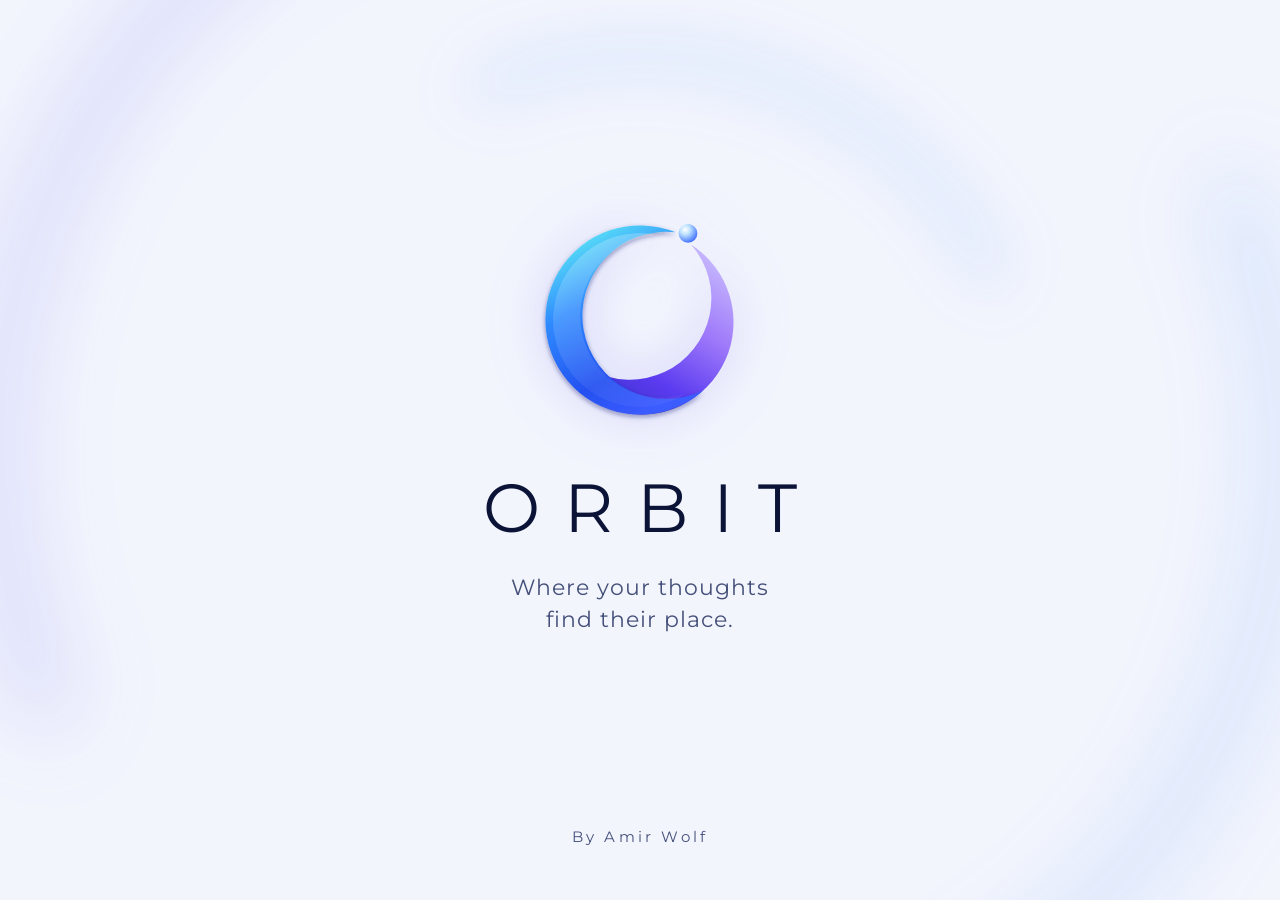
==== commit 43a71910: "Weekly report editing: choose columns and sections, summary row on/off, own opening/closing text ({n" ====
--- a/index.html
+++ b/index.html
@@ -251,6 +251,17 @@
     <label>To (email)<input id="repEmail" type="email"></label>
   </div>
   <div class="rep-areas"><span>Areas in the email:</span><div class="chips" id="repAreas"></div></div>
+  <details class="rep-edit" id="repEdit">
+    <summary>✏️ <span>Edit the report</span></summary>
+    <div class="rep-e-row"><span class="rep-e-h">Columns</span><div class="chips" id="repCols"></div></div>
+    <div class="rep-e-row"><span class="rep-e-h">Sections</span><div class="chips" id="repSecs"></div></div>
+    <label class="full">Opening text<textarea id="repIntro" rows="3" dir="auto"></textarea></label>
+    <label class="full">Closing text<textarea id="repOutro" rows="3" dir="auto"></textarea></label>
+    <p class="hint">{name} = recipient · {range} = the week · {from} = you. <button type="button" class="linkish" id="repReset">↺ Default text</button></p>
+    <p class="hint">To remove a row, tap ✕ next to it in the email below.</p>
+    <p class="hint rep-hidden" id="repHidden"></p>
+    <label class="remember"><input type="checkbox" id="repFree"> Free editing — change any word directly in the email</label>
+  </details>
   <div class="rep-actions">
     <button class="btn primary" id="repCopy">📋 Copy formatted email</button>
     <a class="btn link" id="repOutlookWeb" target="_blank" rel="noopener">Outlook web</a>
--- a/styles.css
+++ b/styles.css
@@ -1663,3 +1663,15 @@
 .list{padding-bottom:190px}
 body .play-menu,[dir=ltr] body .play-menu{bottom:calc(150px + env(safe-area-inset-bottom))}
 body .toast,.fs-banner{bottom:calc(152px + env(safe-area-inset-bottom))}
+/* ✏️ weekly report editing */
+.rep-edit{border:1px solid var(--line);border-radius:14px;padding:4px 12px;margin:10px 0}
+.rep-edit summary{cursor:pointer;font-weight:700;min-height:40px;display:flex;align-items:center;gap:6px;list-style:none}
+.rep-edit summary::-webkit-details-marker{display:none}
+.rep-edit[open]{padding-bottom:12px}
+.rep-e-row{display:flex;align-items:flex-start;gap:10px;margin:8px 0;flex-wrap:wrap}
+.rep-e-h{font-size:13px;font-weight:700;color:var(--muted);min-width:64px;padding-top:8px}
+.rep-e-row .chips{display:flex;flex-wrap:wrap;gap:6px;flex:1}
+.rep-fixed{opacity:.6;cursor:default}
+.rep-x{border:0;background:#FEE2E2;color:#B91C1C;width:24px;height:24px;border-radius:50%;cursor:pointer;font-size:12px;line-height:24px;padding:0}
+.rep-x-td{width:28px;text-align:center;vertical-align:middle;padding:0 2px}
+#repPreview.rep-free{outline:2px dashed var(--accent);outline-offset:4px;border-radius:8px}
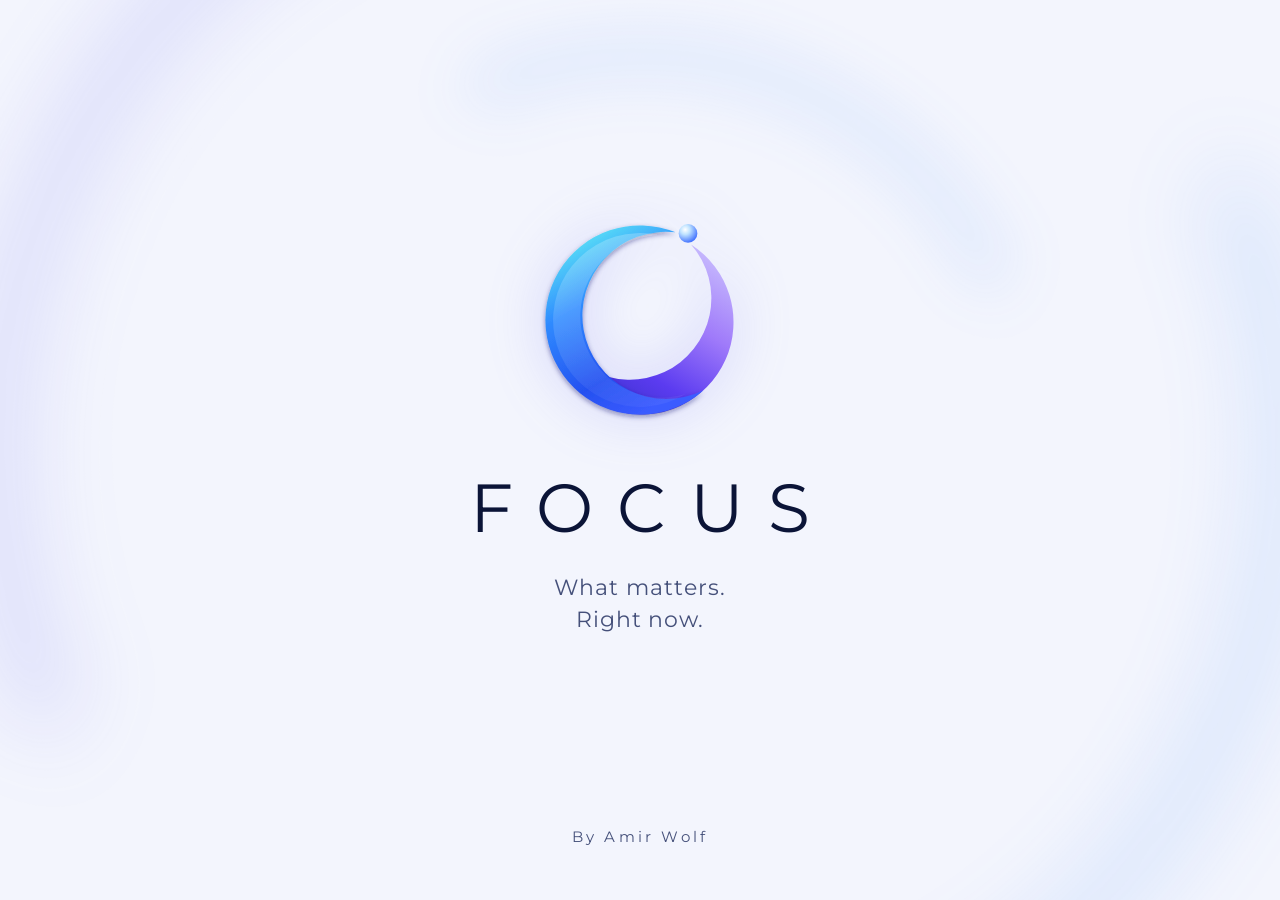
==== commit fb5288c5: "Split Orbit into two apps: Focus (tasks + Notebook) and Dump (the idea Collection) - One code base, " ====
--- a/index.html
+++ b/index.html
@@ -3,18 +3,18 @@
 <head>
 <meta charset="utf-8">
 <meta name="viewport" content="width=device-width, initial-scale=1, viewport-fit=cover">
-<title>Orbit</title>
+<title>Focus</title>
 <meta name="theme-color" content="#26355D">
 <meta name="apple-mobile-web-app-capable" content="yes">
 <meta name="apple-mobile-web-app-status-bar-style" content="black-translucent">
-<meta name="apple-mobile-web-app-title" content="Orbit">
+<meta name="apple-mobile-web-app-title" content="Focus">
 <link rel="manifest" href="manifest.webmanifest">
 <link rel="icon" href="icons/icon.svg" type="image/svg+xml">
 <link rel="apple-touch-icon" href="icons/icon-180.png">
 <script>try{var t=JSON.parse(localStorage.getItem('ai.theme')||'"auto"');if(t==='light'||t==='dark')document.documentElement.setAttribute('data-theme',t);var f=JSON.parse(localStorage.getItem('ai.font')||'"m"');if(f==='s'||f==='l')document.documentElement.setAttribute('data-font',f)}catch(e){}</script>
 <link rel="preconnect" href="https://fonts.googleapis.com"><link rel="preconnect" href="https://fonts.gstatic.com" crossorigin>
 <link rel="stylesheet" href="https://fonts.googleapis.com/css2?family=Amatic+SC:wght@700&family=Montserrat:wght@300;400&display=swap">
-<link rel="stylesheet" href="styles.css?v=93">
+<link rel="stylesheet" href="styles.css?v=94">
 </head>
 <body>
 <svg width="0" height="0" style="position:absolute" aria-hidden="true" focusable="false"><defs>
@@ -29,15 +29,15 @@
   <div class="o-bg"><i></i><i></i><i></i></div>
   <div class="o-brand">
     <svg class="o-mark" viewBox="0 0 200 200" aria-hidden="true"><use href="#orbitRing"/><g class="o-moon"><circle cx="143.63" cy="21.28" r="8.5" fill="url(#oS)"/></g></svg>
-    <div class="o-name">ORBIT</div>
-    <div class="o-tag">Where your thoughts<br>find their place.</div>
+    <div class="o-name" data-brand="name">FOCUS</div>
+    <div class="o-tag" data-brand="tag">What matters.<br>Right now.</div>
   </div>
   <div class="o-by">By Amir Wolf</div>
 </div>
 <header class="top">
   <div class="top-row">
     <div class="top-title">
-      <h1 id="screenTitle" class="no-i18n">Action Items</h1>
+      <h1 id="screenTitle" class="no-i18n">Focus</h1>
       <div class="sub"><span id="today"></span> <span id="sync" class="sync"></span><button type="button" class="sync-err" id="syncErr" hidden></button></div>
     </div>
     <div class="top-actions">
@@ -47,16 +47,16 @@
     </div>
   </div>
   <div class="guest-bar" id="guestBar" hidden></div>
-  <div class="kpis kpi-line" id="kpis"></div>
+  <div class="kpis kpi-line focus-only" id="kpis"></div>
 </header>
 
-<nav class="tabs" id="tabs">
+<nav class="tabs focus-only" id="tabs">
   <button data-tab="focus" class="on">Focus</button>
   <button data-tab="notebook">📒 Notebook</button>
   <button data-tab="week">Week</button>
   <button class="tab-more" id="tabMore" aria-haspopup="menu" aria-expanded="false"><span class="no-i18n" id="tabMoreLbl">More</span> <span aria-hidden="true">▾</span></button>
 </nav>
-<div class="more-menu" id="moreMenu" role="menu" hidden>
+<div class="more-menu focus-only" id="moreMenu" role="menu" hidden>
   <button data-tab="all" role="menuitem">All open</button>
   <button data-tab="waiting" role="menuitem">Waiting</button>
   <button data-tab="people" role="menuitem">People</button>
@@ -65,16 +65,17 @@
 
 <div class="filters">
   <div class="search-row" id="searchRow" hidden><input id="search" type="search" placeholder="Search…" autocomplete="off" enterkeyhint="search"></div>
-  <div class="area-row"><div class="chips" id="areaChips"></div><button type="button" class="area-pick" id="btnAreaPick" aria-label="Choose areas">Choose areas</button></div>
+  <div class="area-row focus-only"><div class="chips" id="areaChips"></div><button type="button" class="area-pick" id="btnAreaPick" aria-label="Choose areas">Choose areas</button></div>
 </div>
 
 <main id="list" class="list"></main>
 
 <div class="bottom-bar" id="bottomBar">
  <div class="bb-row">
-  <button class="fab fab-wheel owner-only" id="fabWheel" aria-label="Spin &amp; Do — pick an urgent task" title="Spin &amp; Do"><svg class="wheel-ic" viewBox="0 0 40 40" aria-hidden="true"><defs><radialGradient id="whGloss" cx="35%" cy="28%" r="70%"><stop offset="0" stop-color="#fff" stop-opacity=".55"/><stop offset=".45" stop-color="#fff" stop-opacity=".08"/><stop offset="1" stop-color="#000" stop-opacity=".18"/></radialGradient><linearGradient id="whRim" x1="0" y1="0" x2="1" y2="1"><stop offset="0" stop-color="#3B4C80"/><stop offset="1" stop-color="#1B2547"/></linearGradient></defs><circle cx="20" cy="21" r="18.6" fill="#0F172A" opacity=".18"/><circle cx="20" cy="20" r="18.4" fill="url(#whRim)" stroke="#fff" stroke-opacity=".18" stroke-width=".8"/><circle cx="24.34" cy="3.82" r="0.75" fill="#FDE68A" class="wd0"/><circle cx="31.84" cy="8.16" r="1.05" fill="#FEF3C7" class="wd1"/><circle cx="36.18" cy="15.66" r="0.75" fill="#FDE68A" class="wd2"/><circle cx="36.18" cy="24.34" r="1.05" fill="#FEF3C7" class="wd0"/><circle cx="31.84" cy="31.84" r="0.75" fill="#FDE68A" class="wd1"/><circle cx="24.34" cy="36.18" r="1.05" fill="#FEF3C7" class="wd2"/><circle cx="15.66" cy="36.18" r="0.75" fill="#FDE68A" class="wd0"/><circle cx="8.16" cy="31.84" r="1.05" fill="#FEF3C7" class="wd1"/><circle cx="3.82" cy="24.34" r="0.75" fill="#FDE68A" class="wd2"/><circle cx="3.82" cy="15.66" r="1.05" fill="#FEF3C7" class="wd0"/><circle cx="8.16" cy="8.16" r="0.75" fill="#FDE68A" class="wd1"/><circle cx="15.66" cy="3.82" r="1.05" fill="#FEF3C7" class="wd2"/><g class="wh-spin"><path d="M20 20L20.00 5.80A14.2 14.2 0 0 1 30.04 9.96Z" fill="#6366F1"/><path d="M20 20L30.04 9.96A14.2 14.2 0 0 1 34.20 20.00Z" fill="#A855F7"/><path d="M20 20L34.20 20.00A14.2 14.2 0 0 1 30.04 30.04Z" fill="#EC4899"/><path d="M20 20L30.04 30.04A14.2 14.2 0 0 1 20.00 34.20Z" fill="#F97316"/><path d="M20 20L20.00 34.20A14.2 14.2 0 0 1 9.96 30.04Z" fill="#FACC15"/><path d="M20 20L9.96 30.04A14.2 14.2 0 0 1 5.80 20.00Z" fill="#22C55E"/><path d="M20 20L5.80 20.00A14.2 14.2 0 0 1 9.96 9.96Z" fill="#06B6D4"/><path d="M20 20L9.96 9.96A14.2 14.2 0 0 1 20.00 5.80Z" fill="#3B82F6"/><g stroke="#fff" stroke-opacity=".85" stroke-width=".7"><path d="M20 20L20.00 5.80"/><path d="M20 20L30.04 9.96"/><path d="M20 20L34.20 20.00"/><path d="M20 20L30.04 30.04"/><path d="M20 20L20.00 34.20"/><path d="M20 20L9.96 30.04"/><path d="M20 20L5.80 20.00"/><path d="M20 20L9.96 9.96"/></g><circle cx="20" cy="20" r="14.2" fill="url(#whGloss)"/></g><circle cx="20" cy="20" r="4" fill="#fff"/><circle cx="20" cy="20" r="4" fill="none" stroke="#1B2547" stroke-width="1.2"/><path d="M20 17.6l.7 1.7 1.7.7-1.7.7-.7 1.7-.7-1.7-1.7-.7 1.7-.7z" fill="#6366F1"/><path d="M20 8.2l-3.1-5.6a3.6 3.6 0 0 1 6.2 0z" fill="#F43F5E" stroke="#fff" stroke-width="1" stroke-linejoin="round"/></svg><small class="bb-l">Spin &amp; Do</small></button>
-  <button class="fab fab-focus owner-only" id="fabFocus" aria-label="Focus mode"><i class="bb-ic" data-ic="timer"></i><small class="bb-l" id="fabFocusLbl">Focus</small></button>
-  <button class="fab fab-play" id="fabPlay" aria-label="Quick actions" aria-expanded="false" aria-controls="playMenu"><span>▶</span><small class="bb-l">Quick actions</small></button>
+  <button class="fab fab-wheel owner-only focus-only" id="fabWheel" aria-label="Spin &amp; Do — pick an urgent task" title="Spin &amp; Do"><svg class="wheel-ic" viewBox="0 0 40 40" aria-hidden="true"><defs><radialGradient id="whGloss" cx="35%" cy="28%" r="70%"><stop offset="0" stop-color="#fff" stop-opacity=".55"/><stop offset=".45" stop-color="#fff" stop-opacity=".08"/><stop offset="1" stop-color="#000" stop-opacity=".18"/></radialGradient><linearGradient id="whRim" x1="0" y1="0" x2="1" y2="1"><stop offset="0" stop-color="#3B4C80"/><stop offset="1" stop-color="#1B2547"/></linearGradient></defs><circle cx="20" cy="21" r="18.6" fill="#0F172A" opacity=".18"/><circle cx="20" cy="20" r="18.4" fill="url(#whRim)" stroke="#fff" stroke-opacity=".18" stroke-width=".8"/><circle cx="24.34" cy="3.82" r="0.75" fill="#FDE68A" class="wd0"/><circle cx="31.84" cy="8.16" r="1.05" fill="#FEF3C7" class="wd1"/><circle cx="36.18" cy="15.66" r="0.75" fill="#FDE68A" class="wd2"/><circle cx="36.18" cy="24.34" r="1.05" fill="#FEF3C7" class="wd0"/><circle cx="31.84" cy="31.84" r="0.75" fill="#FDE68A" class="wd1"/><circle cx="24.34" cy="36.18" r="1.05" fill="#FEF3C7" class="wd2"/><circle cx="15.66" cy="36.18" r="0.75" fill="#FDE68A" class="wd0"/><circle cx="8.16" cy="31.84" r="1.05" fill="#FEF3C7" class="wd1"/><circle cx="3.82" cy="24.34" r="0.75" fill="#FDE68A" class="wd2"/><circle cx="3.82" cy="15.66" r="1.05" fill="#FEF3C7" class="wd0"/><circle cx="8.16" cy="8.16" r="0.75" fill="#FDE68A" class="wd1"/><circle cx="15.66" cy="3.82" r="1.05" fill="#FEF3C7" class="wd2"/><g class="wh-spin"><path d="M20 20L20.00 5.80A14.2 14.2 0 0 1 30.04 9.96Z" fill="#6366F1"/><path d="M20 20L30.04 9.96A14.2 14.2 0 0 1 34.20 20.00Z" fill="#A855F7"/><path d="M20 20L34.20 20.00A14.2 14.2 0 0 1 30.04 30.04Z" fill="#EC4899"/><path d="M20 20L30.04 30.04A14.2 14.2 0 0 1 20.00 34.20Z" fill="#F97316"/><path d="M20 20L20.00 34.20A14.2 14.2 0 0 1 9.96 30.04Z" fill="#FACC15"/><path d="M20 20L9.96 30.04A14.2 14.2 0 0 1 5.80 20.00Z" fill="#22C55E"/><path d="M20 20L5.80 20.00A14.2 14.2 0 0 1 9.96 9.96Z" fill="#06B6D4"/><path d="M20 20L9.96 9.96A14.2 14.2 0 0 1 20.00 5.80Z" fill="#3B82F6"/><g stroke="#fff" stroke-opacity=".85" stroke-width=".7"><path d="M20 20L20.00 5.80"/><path d="M20 20L30.04 9.96"/><path d="M20 20L34.20 20.00"/><path d="M20 20L30.04 30.04"/><path d="M20 20L20.00 34.20"/><path d="M20 20L9.96 30.04"/><path d="M20 20L5.80 20.00"/><path d="M20 20L9.96 9.96"/></g><circle cx="20" cy="20" r="14.2" fill="url(#whGloss)"/></g><circle cx="20" cy="20" r="4" fill="#fff"/><circle cx="20" cy="20" r="4" fill="none" stroke="#1B2547" stroke-width="1.2"/><path d="M20 17.6l.7 1.7 1.7.7-1.7.7-.7 1.7-.7-1.7-1.7-.7 1.7-.7z" fill="#6366F1"/><path d="M20 8.2l-3.1-5.6a3.6 3.6 0 0 1 6.2 0z" fill="#F43F5E" stroke="#fff" stroke-width="1" stroke-linejoin="round"/></svg><small class="bb-l">Spin &amp; Do</small></button>
+  <button class="fab fab-focus owner-only focus-only" id="fabFocus" aria-label="Focus mode"><i class="bb-ic" data-ic="timer"></i><small class="bb-l" id="fabFocusLbl">Focus</small></button>
+  <button class="fab fab-clip owner-only dump-only" id="fabClip" aria-label="Paste a copied link or screenshot"><i class="bb-ic" data-ic="link"></i><small class="bb-l">Paste link</small></button>
+  <button class="fab fab-play focus-only" id="fabPlay" aria-label="Quick actions" aria-expanded="false" aria-controls="playMenu"><span>▶</span><small class="bb-l">Quick actions</small></button>
  </div>
   <button class="fab add-btn" id="fab" aria-label="Add action item"><span aria-hidden="true">＋</span> <span class="no-i18n" id="fabLbl">Add a task</span></button>
 </div>
@@ -279,7 +280,7 @@
   <div class="o-bg"><i></i><i></i><i></i></div>
   <form id="frmLock" class="lock-card" autocomplete="on">
     <button type="button" class="lang-btn lock-lang" data-lang-toggle>עב</button>
-    <div class="o-lockbrand no-i18n"><svg class="o-mark o-mark-sm" viewBox="0 0 200 200" aria-hidden="true"><use href="#orbitRing"/><g class="o-moon"><circle cx="143.63" cy="21.28" r="8.5" fill="url(#oS)"/></g></svg><div class="o-name">ORBIT</div><div class="o-tag">Where your thoughts find their place.</div></div>
+    <div class="o-lockbrand no-i18n"><svg class="o-mark o-mark-sm" viewBox="0 0 200 200" aria-hidden="true"><use href="#orbitRing"/><g class="o-moon"><circle cx="143.63" cy="21.28" r="8.5" fill="url(#oS)"/></g></svg><div class="o-name" data-brand="name">FOCUS</div><div class="o-tag" data-brand="tag1">What matters. Right now.</div></div>
     <p class="lock-sub">Sign in to continue</p>
     <label class="full" id="lockUrlWrap" hidden>Web-app URL (first time on this device)
       <input name="url" placeholder="https://script.google.com/macros/s/…/exec" autocomplete="off" inputmode="url">
@@ -381,12 +382,13 @@
 <!-- Menu -->
 <dialog id="dlgMenu" class="sheet small menu">
   <div class="sheet-head"><h2>Menu</h2><button type="button" class="icon-btn dark" data-close aria-label="Close">✕</button></div>
-  <div class="menu-kpis no-i18n" id="menuKpis"></div>
+  <div class="menu-kpis no-i18n focus-only" id="menuKpis"></div>
   <div class="menu-top">
     <button class="menu-item" id="btnRefresh"><i class="mi" data-ic="refresh"></i> <span>Refresh</span></button>
     <button class="menu-item" data-lang-toggle id="btnLangMenu"><i class="mi" data-ic="globe"></i> <span class="no-i18n" id="langMenuLbl">עברית</span></button>
   </div>
-  <details class="menu-grp" name="menugrp" data-grp="plan">
+  <a class="menu-item other-app" id="btnOtherApp" href="dump/"><span class="oa-ic" aria-hidden="true" id="otherAppIc">💡</span> <span class="no-i18n" id="otherAppLbl">Open Dump — your ideas</span><span class="oa-go" aria-hidden="true">›</span></a>
+  <details class="menu-grp focus-only" name="menugrp" data-grp="plan">
     <summary><i class="mi" data-ic="plan"></i> <span>Planning &amp; reports</span><i class="mg-sub no-i18n" data-mgsub></i></summary>
     <div class="mg-body">
       <button class="menu-item owner-only" id="btnFreeFocus"><i class="mi" data-ic="timer"></i> <span>Focus mode</span></button>
@@ -399,15 +401,15 @@
     </div>
   </details>
   <details class="menu-grp owner-only" name="menugrp" data-grp="areas">
-    <summary><i class="mi" data-ic="tag"></i> <span>Areas &amp; sharing</span><i class="mg-sub no-i18n" data-mgsub></i></summary>
+    <summary><i class="mi" data-ic="tag"></i> <span class="focus-only">Areas &amp; sharing</span><span class="dump-only">Sharing</span><i class="mg-sub no-i18n" data-mgsub></i></summary>
     <div class="mg-body">
-      <button class="menu-item owner-only" id="btnAreas"><i class="mi" data-ic="tag"></i> <span>Manage areas</span></button>
-      <button class="menu-item owner-only" id="btnOrder"><i class="mi" data-ic="order"></i> <span>Order of areas</span></button>
+      <button class="menu-item owner-only focus-only" id="btnAreas"><i class="mi" data-ic="tag"></i> <span>Manage areas</span></button>
+      <button class="menu-item owner-only focus-only" id="btnOrder"><i class="mi" data-ic="order"></i> <span>Order of areas</span></button>
       <button class="menu-item owner-only" id="btnShare"><i class="mi" data-ic="users"></i> <span>Sharing &amp; guests</span></button>
-      <button class="menu-item owner-only" id="btnPending2"><i class="mi" data-ic="inbox"></i> <span>Suggestions to approve</span></button>
+      <button class="menu-item owner-only focus-only" id="btnPending2"><i class="mi" data-ic="inbox"></i> <span>Suggestions to approve</span></button>
     </div>
   </details>
-  <details class="menu-grp owner-only" name="menugrp" data-grp="cal">
+  <details class="menu-grp owner-only focus-only" name="menugrp" data-grp="cal">
     <summary><i class="mi" data-ic="calendar"></i> <span>Calendars &amp; Siri</span><i class="mg-sub no-i18n" data-mgsub></i></summary>
     <div class="mg-body">
       <button class="menu-item owner-only" id="btnImport"><i class="mi" data-ic="download"></i> <span>Import from calendar</span></button>
@@ -421,22 +423,22 @@
     <div class="mg-body">
       <div class="theme-row"><span>🌓 <span>Appearance</span></span><div class="seg" id="themeSeg"><button type="button" data-theme-set="auto">Auto</button><button type="button" data-theme-set="light">Light</button><button type="button" data-theme-set="dark">Dark</button></div></div>
       <div class="theme-row"><span>🔠 <span>Font size</span></span><div class="seg no-i18n" id="fontSeg"><button type="button" data-font-set="s" class="fs-s">Small</button><button type="button" data-font-set="m">Medium</button><button type="button" data-font-set="l" class="fs-l">Large</button></div></div>
-      <label class="theme-row wc-toggle"><span>🌅 <span>Daily start screen</span></span><input type="checkbox" id="welcomeOn" class="switch" checked></label>
+      <label class="theme-row wc-toggle focus-only"><span>🌅 <span>Daily start screen</span></span><input type="checkbox" id="welcomeOn" class="switch" checked></label>
     </div>
   </details>
   <details class="menu-grp" name="menugrp" data-grp="set">
     <summary><i class="mi" data-ic="sliders"></i> <span>Settings &amp; connections</span><i class="mg-sub no-i18n" data-mgsub></i></summary>
     <div class="mg-body">
-      <button class="menu-item owner-only" id="btnNotify"><i class="mi" data-ic="bell"></i> <span>Phone notifications</span></button>
-      <button class="menu-item owner-only" id="btnAi"><i class="mi" data-ic="sparkle"></i> <span>Smart reading (AI)</span></button>
+      <button class="menu-item owner-only focus-only" id="btnNotify"><i class="mi" data-ic="bell"></i> <span>Phone notifications</span></button>
+      <button class="menu-item owner-only dump-only" id="btnAi"><i class="mi" data-ic="sparkle"></i> <span>Smart reading (AI)</span></button>
       <button class="menu-item" id="btnSettings"><i class="mi" data-ic="link"></i> <span>Sheet connection</span></button>
-      <button class="menu-item owner-only" id="btnMaint"><i class="mi" data-ic="archive"></i> <span>Archive &amp; backup</span></button>
+      <button class="menu-item owner-only focus-only" id="btnMaint"><i class="mi" data-ic="archive"></i> <span>Archive &amp; backup</span></button>
     </div>
   </details>
   <details class="menu-grp" name="menugrp" data-grp="me">
     <summary><i class="mi" data-ic="user"></i> <span>Account &amp; help</span><i class="mg-sub no-i18n" data-mgsub></i></summary>
     <div class="mg-body">
-      <button class="menu-item" id="btnTour"><i class="mi" data-ic="compass"></i> <span>Guided tour</span></button>
+      <button class="menu-item focus-only" id="btnTour"><i class="mi" data-ic="compass"></i> <span>Guided tour</span></button>
       <button class="menu-item" id="btnAccount"><i class="mi" data-ic="user"></i> <span>My account</span></button>
       <button class="menu-item" id="btnLock"><i class="mi" data-ic="lock"></i> <span>Lock the app</span></button>
     </div>
@@ -483,7 +485,7 @@
     <div id="collForRow" class="c-for"><label class="full">For whom<input name="for" dir="auto"></label><div class="chips no-i18n" id="collForChips"></div></div>
     <label class="full">Recommended by<input name="by" dir="auto"></label>
     <label class="full">Link (Instagram, TikTok, YouTube, Maps, website…)<div class="pw-row"><input name="link" type="url" dir="ltr" inputmode="url" placeholder="https://…"><button type="button" class="btn ghost" id="collOpen" hidden>🔗</button></div></label>
-    <div class="c-fill"><button type="button" class="btn ghost no-i18n" id="collFill" hidden>✨ Fill from link</button><button type="button" class="btn ghost no-i18n" id="collCheck" hidden>🔎</button><img id="collImg" class="c-prev" alt="" hidden referrerpolicy="no-referrer" onerror="this.hidden=true"></div>
+    <div class="c-fill"><button type="button" class="btn ghost no-i18n" id="collFill" hidden>✨ Fill from link</button><button type="button" class="btn ghost no-i18n" id="collCheck" hidden>🔎</button><button type="button" class="btn ghost no-i18n c-shot" id="collPaste" hidden>📋 <span id="collPasteLbl">Paste</span></button><label class="btn ghost no-i18n c-shot" id="collShotBtn" hidden>📷 <span id="collShotLbl">From a screenshot</span><input type="file" id="collShot" accept="image/*" hidden></label><img id="collImg" class="c-prev" alt="" hidden referrerpolicy="no-referrer" onerror="this.hidden=true"></div>
     <div class="ck-box no-i18n" id="collCheckBox" hidden></div>
     <div id="collTry" class="c-try">
       <div class="seg no-i18n" id="collStatus"></div>
@@ -668,7 +670,7 @@
   <div id="maintBody"><p class="hint">Loading…</p></div>
 </dialog>
 
-<script src="i18n.js?v=93"></script>
-<script src="app.js?v=93"></script>
+<script src="i18n.js?v=94"></script>
+<script src="app.js?v=94"></script>
 </body>
 </html>
--- a/styles.css
+++ b/styles.css
@@ -1675,3 +1675,34 @@
 .rep-x{border:0;background:#FEE2E2;color:#B91C1C;width:24px;height:24px;border-radius:50%;cursor:pointer;font-size:12px;line-height:24px;padding:0}
 .rep-x-td{width:28px;text-align:center;vertical-align:middle;padding:0 2px}
 #repPreview.rep-free{outline:2px dashed var(--accent);outline-offset:4px;border-radius:8px}
+/* 📷 fill from a screenshot */
+.c-shot{display:inline-flex!important;flex-direction:row!important;align-items:center;gap:6px;cursor:pointer;color:var(--play-accent)!important;font-size:15px}
+.c-shot.busy{opacity:.7;pointer-events:none}
+.c-shot-big{display:inline-flex!important;flex-direction:row!important;align-items:center;gap:6px;margin-top:10px;cursor:pointer;color:#fff!important}
+.c-shot-row{display:flex;flex-wrap:wrap;gap:8px;margin-top:10px}
+.c-shot-row .c-shot-big{margin-top:0}
+.c-shot-alt{color:var(--ink)!important}
+/* =====================================================================
+   🎯 Focus (tasks) · 💡 Dump (ideas) — two apps from one code base
+   ===================================================================== */
+.app-dump .focus-only,.app-focus .dump-only,html:not(.app-dump) .dump-only{display:none!important}
+/* the menu link to the other app */
+.menu .menu-item.other-app{text-decoration:none;font-weight:700;background:linear-gradient(135deg,color-mix(in srgb,#FF7AB8 16%,var(--bg)),color-mix(in srgb,#FFA53D 16%,var(--bg)));border:1px solid color-mix(in srgb,#FF7AB8 30%,var(--line));margin:0 0 10px}
+.app-dump .menu .menu-item.other-app{background:linear-gradient(135deg,color-mix(in srgb,#2F8BFF 16%,var(--bg)),color-mix(in srgb,#9F7AFA 16%,var(--bg)));border-color:color-mix(in srgb,#2F8BFF 30%,var(--line))}
+.other-app .oa-ic{font-size:20px;line-height:1}
+.other-app .oa-go{margin-inline-start:auto;font-size:20px;color:var(--muted);line-height:1}
+[dir=rtl] .other-app .oa-go{transform:scaleX(-1)}
+/* 💡 Dump: one row at the bottom — paste a link · dump an idea */
+.app-dump body .bottom-bar{flex-direction:row;align-items:stretch;justify-content:center;gap:8px}
+.app-dump .bb-row{display:flex;width:auto;max-width:none;margin:0;flex:0 0 auto}
+.app-dump body .bottom-bar .bb-row .fab{height:56px;width:96px}
+.app-dump body .bottom-bar .add-btn{flex:1 1 auto;width:auto;max-width:424px;margin:0;min-height:56px}
+.app-dump body.guest .bottom-bar{display:none}
+.app-dump .list{padding-bottom:110px}
+.app-dump body .toast{bottom:calc(96px + env(safe-area-inset-bottom))}
+.app-dump body .bottom-bar .add-btn{background:linear-gradient(135deg,#FF6A3D,#E23C8F);color:#fff;box-shadow:0 4px 14px rgba(226,60,143,.3)}
+/* 💡 Dump brand: warm arcs on the launch / sign-in screens */
+.app-dump{--o-arc1:rgba(255,106,61,.20);--o-arc2:rgba(226,60,143,.16);--o-glow:rgba(255,122,184,.28)}
+@media (prefers-color-scheme: dark){.app-dump:not([data-theme=light]){--o-bg:#12040F;--o-tag:#F5D3E4;--o-arc1:rgba(255,106,61,.55);--o-arc2:rgba(226,60,143,.45);--o-glow:rgba(255,122,184,.5)}}
+.app-dump[data-theme=dark]{--o-bg:#12040F;--o-tag:#F5D3E4;--o-arc1:rgba(255,106,61,.55);--o-arc2:rgba(226,60,143,.45);--o-glow:rgba(255,122,184,.5)}
+.app-dump{--banner:#6B1F4A;--banner-muted:#F3D3E3}
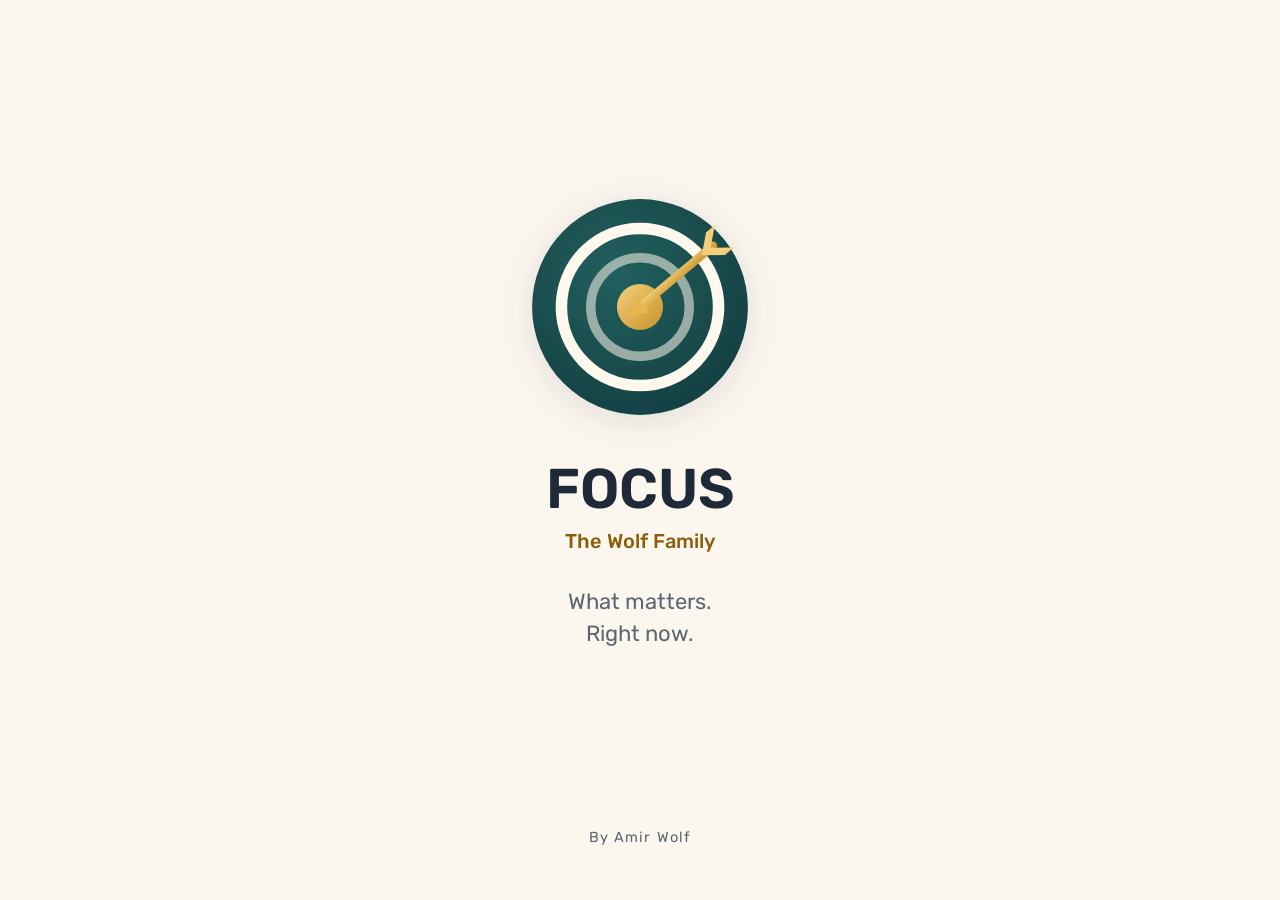
==== commit fe0779e7: "Focus & Dump: Financial Wolf family look Cream paper, white cards with cream borders, Rubik, gold ac" ====
--- a/index.html
+++ b/index.html
@@ -4,7 +4,7 @@
 <meta charset="utf-8">
 <meta name="viewport" content="width=device-width, initial-scale=1, viewport-fit=cover">
 <title>Focus</title>
-<meta name="theme-color" content="#26355D">
+<meta name="theme-color" content="#17474A">
 <meta name="apple-mobile-web-app-capable" content="yes">
 <meta name="apple-mobile-web-app-status-bar-style" content="black-translucent">
 <meta name="apple-mobile-web-app-title" content="Focus">
@@ -13,8 +13,8 @@
 <link rel="apple-touch-icon" href="icons/icon-180.png">
 <script>try{var t=JSON.parse(localStorage.getItem('ai.theme')||'"auto"');if(t==='light'||t==='dark')document.documentElement.setAttribute('data-theme',t);var f=JSON.parse(localStorage.getItem('ai.font')||'"m"');if(f==='s'||f==='l')document.documentElement.setAttribute('data-font',f)}catch(e){}</script>
 <link rel="preconnect" href="https://fonts.googleapis.com"><link rel="preconnect" href="https://fonts.gstatic.com" crossorigin>
-<link rel="stylesheet" href="https://fonts.googleapis.com/css2?family=Amatic+SC:wght@700&family=Montserrat:wght@300;400&display=swap">
-<link rel="stylesheet" href="styles.css?v=94">
+<link rel="stylesheet" href="https://fonts.googleapis.com/css2?family=Amatic+SC:wght@700&family=Montserrat:wght@300;400&family=Rubik:wght@400;500;600;700&display=swap">
+<link rel="stylesheet" href="styles.css?v=95">
 </head>
 <body>
 <svg width="0" height="0" style="position:absolute" aria-hidden="true" focusable="false"><defs>
@@ -24,18 +24,20 @@
 <linearGradient id="oH" x1="0" y1="0" x2="0" y2="1"><stop offset="0" stop-color="#fff" stop-opacity=".75"/><stop offset="1" stop-color="#fff" stop-opacity=".15"/></linearGradient>
 <filter id="oSh" x="-20%" y="-20%" width="140%" height="140%"><feDropShadow dx="0" dy="2" stdDeviation="2.2" flood-color="#1E1B6B" flood-opacity=".45"/></filter>
 <symbol id="orbitRing" viewBox="0 0 200 200"><path d="M146.35 31.29A84 84 0 1 1 17.69 91.29A74 74 0 1 0 146.35 31.29Z" fill="url(#oB)"/><path d="M157.70 163.77A86 86 0 1 1 132.41 20.34A76 76 0 1 0 157.70 163.77Z" fill="url(#oA)" filter="url(#oSh)"/><path d="M141.43 167.26A79 79 0 1 1 115.93 22.62A74 74 0 1 0 141.43 167.26Z" fill="url(#oH)" opacity=".3"/></symbol>
-</defs></svg>
+<radialGradient id="fdisc" cx=".4" cy=".35" r=".8"><stop offset="0" stop-color="#22605F"/><stop offset="1" stop-color="#123B3E"/></radialGradient><linearGradient id="fgold" x1="0" y1="0" x2="1" y2="1"><stop offset="0" stop-color="#F3CF7A"/><stop offset="1" stop-color="#C8922A"/></linearGradient><symbol id="focusMark" viewBox="46 52 420 420"><circle cx="256" cy="262" r="206" fill="url(#fdisc)"/><circle cx="256" cy="262" r="150" fill="none" stroke="#FFF8EC" stroke-width="22"/><circle cx="256" cy="262" r="94" fill="none" stroke="#FFF8EC" stroke-opacity=".55" stroke-width="18"/><circle cx="256" cy="262" r="44" fill="url(#fgold)"/><g transform="rotate(-40 256 262)"><rect x="256" y="254" width="190" height="16" rx="8" fill="url(#fgold)"/><path d="M226 262 l38 -20 v40z" fill="#E8B54F"/><path d="M410 262 l34 -28 h22 l-34 28 l34 28 h-22z" fill="#F3CF7A"/></g></symbol></defs></svg>
 <div id="splash" class="splash" aria-hidden="true">
   <div class="o-bg"><i></i><i></i><i></i></div>
   <div class="o-brand">
-    <svg class="o-mark" viewBox="0 0 200 200" aria-hidden="true"><use href="#orbitRing"/><g class="o-moon"><circle cx="143.63" cy="21.28" r="8.5" fill="url(#oS)"/></g></svg>
+    <svg class="o-mark" viewBox="0 0 200 200" aria-hidden="true"><use href="#focusMark"/></svg>
     <div class="o-name" data-brand="name">FOCUS</div>
+    <div class="o-fam">The Wolf Family</div>
     <div class="o-tag" data-brand="tag">What matters.<br>Right now.</div>
   </div>
   <div class="o-by">By Amir Wolf</div>
 </div>
 <header class="top">
   <div class="top-row">
+    <img class="app-logo" src="icons/icon-192.png" alt="" aria-hidden="true">
     <div class="top-title">
       <h1 id="screenTitle" class="no-i18n">Focus</h1>
       <div class="sub"><span id="today"></span> <span id="sync" class="sync"></span><button type="button" class="sync-err" id="syncErr" hidden></button></div>
@@ -280,7 +282,7 @@
   <div class="o-bg"><i></i><i></i><i></i></div>
   <form id="frmLock" class="lock-card" autocomplete="on">
     <button type="button" class="lang-btn lock-lang" data-lang-toggle>עב</button>
-    <div class="o-lockbrand no-i18n"><svg class="o-mark o-mark-sm" viewBox="0 0 200 200" aria-hidden="true"><use href="#orbitRing"/><g class="o-moon"><circle cx="143.63" cy="21.28" r="8.5" fill="url(#oS)"/></g></svg><div class="o-name" data-brand="name">FOCUS</div><div class="o-tag" data-brand="tag1">What matters. Right now.</div></div>
+    <div class="o-lockbrand no-i18n"><svg class="o-mark o-mark-sm" viewBox="0 0 200 200" aria-hidden="true"><use href="#focusMark"/></svg><div class="o-name" data-brand="name">FOCUS</div><div class="o-fam">The Wolf Family</div><div class="o-tag" data-brand="tag1">What matters. Right now.</div></div>
     <p class="lock-sub">Sign in to continue</p>
     <label class="full" id="lockUrlWrap" hidden>Web-app URL (first time on this device)
       <input name="url" placeholder="https://script.google.com/macros/s/…/exec" autocomplete="off" inputmode="url">
@@ -670,7 +672,7 @@
   <div id="maintBody"><p class="hint">Loading…</p></div>
 </dialog>
 
-<script src="i18n.js?v=94"></script>
-<script src="app.js?v=94"></script>
+<script src="i18n.js?v=95"></script>
+<script src="app.js?v=95"></script>
 </body>
 </html>
--- a/styles.css
+++ b/styles.css
@@ -1687,8 +1687,6 @@
    ===================================================================== */
 .app-dump .focus-only,.app-focus .dump-only,html:not(.app-dump) .dump-only{display:none!important}
 /* the menu link to the other app */
-.menu .menu-item.other-app{text-decoration:none;font-weight:700;background:linear-gradient(135deg,color-mix(in srgb,#FF7AB8 16%,var(--bg)),color-mix(in srgb,#FFA53D 16%,var(--bg)));border:1px solid color-mix(in srgb,#FF7AB8 30%,var(--line));margin:0 0 10px}
-.app-dump .menu .menu-item.other-app{background:linear-gradient(135deg,color-mix(in srgb,#2F8BFF 16%,var(--bg)),color-mix(in srgb,#9F7AFA 16%,var(--bg)));border-color:color-mix(in srgb,#2F8BFF 30%,var(--line))}
 .other-app .oa-ic{font-size:20px;line-height:1}
 .other-app .oa-go{margin-inline-start:auto;font-size:20px;color:var(--muted);line-height:1}
 [dir=rtl] .other-app .oa-go{transform:scaleX(-1)}
@@ -1700,9 +1698,83 @@
 .app-dump body.guest .bottom-bar{display:none}
 .app-dump .list{padding-bottom:110px}
 .app-dump body .toast{bottom:calc(96px + env(safe-area-inset-bottom))}
-.app-dump body .bottom-bar .add-btn{background:linear-gradient(135deg,#FF6A3D,#E23C8F);color:#fff;box-shadow:0 4px 14px rgba(226,60,143,.3)}
-/* 💡 Dump brand: warm arcs on the launch / sign-in screens */
-.app-dump{--o-arc1:rgba(255,106,61,.20);--o-arc2:rgba(226,60,143,.16);--o-glow:rgba(255,122,184,.28)}
-@media (prefers-color-scheme: dark){.app-dump:not([data-theme=light]){--o-bg:#12040F;--o-tag:#F5D3E4;--o-arc1:rgba(255,106,61,.55);--o-arc2:rgba(226,60,143,.45);--o-glow:rgba(255,122,184,.5)}}
-.app-dump[data-theme=dark]{--o-bg:#12040F;--o-tag:#F5D3E4;--o-arc1:rgba(255,106,61,.55);--o-arc2:rgba(226,60,143,.45);--o-glow:rgba(255,122,184,.5)}
-.app-dump{--banner:#6B1F4A;--banner-muted:#F3D3E3}
+.menu .menu-item.other-app{text-decoration:none;font-weight:600;background:var(--other-soft);border:1px solid color-mix(in srgb,var(--other) 35%,var(--line));color:var(--ink);margin:0 0 10px}
+
+/* =====================================================================
+   🐺 The Wolf family look — same design language as Financial Wolf:
+   warm cream paper, white cards with soft cream borders, Rubik, gold accents.
+   Each app has its own deep colour:  Financial Wolf = navy · 🎯 Focus = teal · 💡 Dump = plum
+   ===================================================================== */
+:root{
+  --bg:#FBF6EE; --card:#FFFFFF; --surface-raised:#FFFFFF; --card-2:#F6EFE3; --ink:#1E2A38; --muted:#5C6672; --line:#E6DCCB;
+  --gold:#C8922A; --gold-ink:#8A5E0C; --gold-soft:#F7E7C2;
+  --red:#B8392A; --red-bg:#F8DDD7; --amber:#A86A12; --amber-bg:#FBEBCB; --green:#1F7A72; --green-bg:#DDF0EC;
+  --r-card:18px; --radius:18px; --r-control:12px;
+  --shadow:0 1px 2px rgba(30,42,56,.06),0 4px 14px rgba(30,42,56,.06);
+  --wf-font:"Rubik",system-ui,-apple-system,"Segoe UI",Arial,sans-serif;
+  /* 🎯 Focus: deep teal */
+  --deep:#17474A; --deep-2:#1F7A72; --on-deep:#FFF8EC;
+  --banner:var(--deep); --banner-ink:var(--on-deep); --banner-muted:#CFE3DF;
+  --primary:var(--deep); --primary-ink:#FFF8EC; --on-primary:#FFF8EC; --accent:var(--deep-2);
+  --focus-soft:#E3F0EC; --focus-pressed:#D5E8E3; --qa-bg:#E3F0EC; --qa-line:#C4DDD6; --qa-ink:var(--deep);
+  --add:var(--gold); --add-ink:#2A1B00;
+  --other:#5A2A4C; --other-soft:#F4E6EE;
+  --o-bg:#FBF6EE; --o-ink:#1E2A38; --o-tag:#5C6672; --o-font:var(--wf-font);
+}
+.app-dump{
+  /* 💡 Dump: deep plum with coral */
+  --deep:#5A2A4C; --deep-2:#9A3F6E; --banner-muted:#EBD3E0;
+  --focus-soft:#F4E6EE; --focus-pressed:#EBD6E2; --qa-bg:#F4E6EE; --qa-line:#E2C6D5;
+  --add:#D9674E; --add-ink:#FFFFFF;
+  --other:#17474A; --other-soft:#E3F0EC;
+}
+@media (prefers-color-scheme: dark){
+  :root:not([data-theme=light]){ --bg:#11161C; --card:#1A2129; --surface-raised:#1A2129; --card-2:#212A34; --ink:#EDE7DD; --muted:#A3ACB7; --line:#2D3742;
+    --gold:#E2B04A; --gold-ink:#F0C66E; --gold-soft:#3A2E15; --red:#F2836E; --red-bg:#3E1D18; --amber:#E7AC4E; --amber-bg:#3A2B10; --green:#5BC0B4; --green-bg:#12312E; --shadow:none;
+    --deep:#0F3134; --deep-2:#5BC0B4; --primary:#1F7A72; --accent:#5BC0B4; --focus-soft:#16302E; --focus-pressed:#1C3B38; --qa-bg:#16302E; --qa-line:#2D3742; --qa-ink:#9FDCD3;
+    --other-soft:#2A1E27; --o-bg:#11161C; --o-ink:#EDE7DD; --o-tag:#A3ACB7; }
+  .app-dump:not([data-theme=light]){ --deep:#3A1A31; --deep-2:#E39BC0; --primary:#8A3A66; --accent:#E39BC0; --focus-soft:#2E1C29; --focus-pressed:#3A2233; --qa-bg:#2E1C29; --qa-ink:#F0C2DA; --add:#E07A60; --other-soft:#16302E; }
+}
+:root[data-theme=dark]{ --bg:#11161C; --card:#1A2129; --surface-raised:#1A2129; --card-2:#212A34; --ink:#EDE7DD; --muted:#A3ACB7; --line:#2D3742;
+  --gold:#E2B04A; --gold-ink:#F0C66E; --gold-soft:#3A2E15; --red:#F2836E; --red-bg:#3E1D18; --amber:#E7AC4E; --amber-bg:#3A2B10; --green:#5BC0B4; --green-bg:#12312E; --shadow:none;
+  --deep:#0F3134; --deep-2:#5BC0B4; --primary:#1F7A72; --accent:#5BC0B4; --focus-soft:#16302E; --focus-pressed:#1C3B38; --qa-bg:#16302E; --qa-line:#2D3742; --qa-ink:#9FDCD3;
+  --other-soft:#2A1E27; --o-bg:#11161C; --o-ink:#EDE7DD; --o-tag:#A3ACB7; }
+.app-dump[data-theme=dark]{ --deep:#3A1A31; --deep-2:#E39BC0; --primary:#8A3A66; --accent:#E39BC0; --focus-soft:#2E1C29; --focus-pressed:#3A2233; --qa-bg:#2E1C29; --qa-ink:#F0C2DA; --add:#E07A60; --other-soft:#16302E; }
+
+html,body{font-family:var(--wf-font)}
+h1,h2,h3,.sheet-head h2{font-weight:600}
+/* top bar: the deep colour, a round app logo, like Financial Wolf */
+.top{background:var(--deep)}
+.top-row{align-items:center}
+.app-logo{width:38px;height:38px;border-radius:50%;flex:0 0 auto;margin-inline-end:10px;background:var(--gold-soft);box-shadow:0 0 0 2px rgba(255,255,255,.25)}
+#screenTitle{font-weight:600;letter-spacing:0}
+.top .icon-btn{border-radius:50%;background:rgba(255,255,255,.1);border:1px solid rgba(255,255,255,.18)}
+/* cards and groups: white on cream, 18px corners, soft cream border */
+.card,.c-tile,.c-card,.od-box,.myday,.empty-day,.story-row,.nb-books,.sr-item,.c-table,.wr-card{border-radius:var(--r-card);border:1px solid var(--line);box-shadow:var(--shadow)}
+.tabs{background:var(--bg);border-bottom:1px solid var(--line)}
+.tabs button{border-radius:999px;font-weight:500}
+body .tabs button.on{background:var(--deep);color:var(--on-deep)}
+.chip{border-radius:999px;background:var(--card);border:1px solid var(--line)}
+body .chip.on,body #areaChips .chip.on{background:var(--deep);color:var(--on-deep);border-color:var(--deep)}
+.btn{border-radius:var(--r-control)}
+.btn.primary{background:var(--primary);color:var(--primary-ink);border-color:var(--primary)}
+.linkish,.nb-link{color:var(--gold-ink);text-decoration:underline;text-underline-offset:3px}
+dialog.sheet{background:var(--bg)}
+.menu .menu-item{background:var(--card);border:1px solid var(--line)}
+/* the main ＋: gold like Financial Wolf's add button (coral in Dump) */
+body .bottom-bar .add-btn{background:var(--add);color:var(--add-ink);border-radius:999px;box-shadow:0 4px 14px color-mix(in srgb,var(--add) 40%,transparent);font-weight:600}
+body .bottom-bar .bb-row .fab{background:var(--card);border-color:var(--line);border-radius:16px}
+.bb-ic{color:var(--deep-2)}
+/* launch + sign-in screens: cream paper, the mark, the name, a gold family line */
+.o-bg{display:none}
+.o-mark{filter:drop-shadow(0 6px 18px rgba(30,42,56,.12))}
+.o-name{font-weight:600;letter-spacing:0;margin-inline-start:0;font-size:clamp(40px,12vw,56px)}
+.o-fam{font-family:var(--wf-font);color:var(--gold-ink);font-size:clamp(16px,4.6vw,20px);margin-top:10px;font-weight:500}
+.o-tag{letter-spacing:0}
+.o-by{letter-spacing:.08em}
+.o-lockbrand .o-name{font-size:30px;letter-spacing:0;margin-inline-start:0;margin-top:10px}
+.o-lockbrand .o-fam{font-size:15px;margin-top:4px}
+.lock .btn.primary,#lockForm .btn.primary{background:var(--deep);border-color:var(--deep);color:var(--on-deep)}
+.splash .o-name{animation-name:oUp}
+.top-title{min-width:0;flex:1}
+body .top .sub{flex-wrap:nowrap;white-space:nowrap;overflow:hidden;color:var(--banner-muted)}
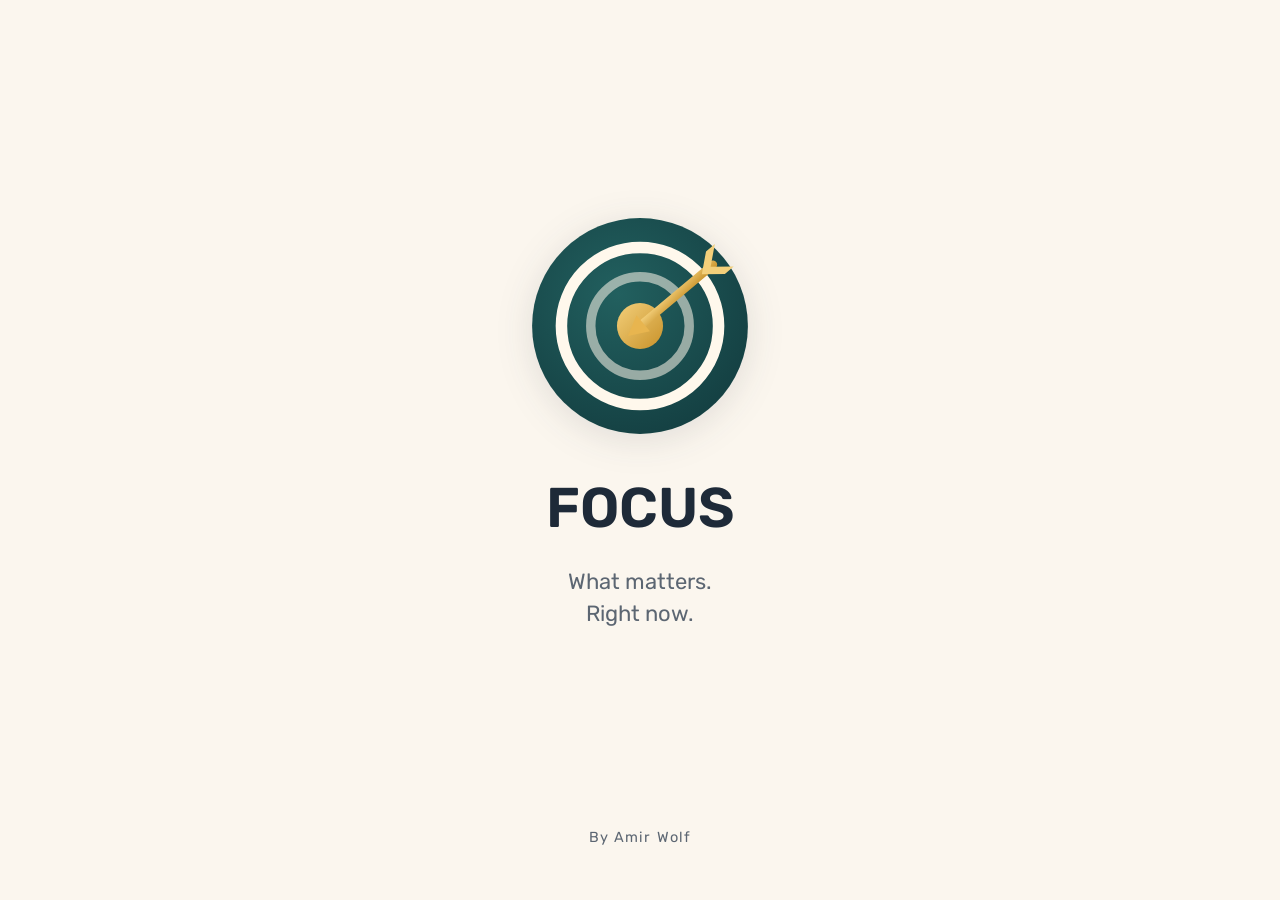
==== commit 4c8ef5af: "Remove "The Wolf Family" line from Focus and Dump Co-Authored-By: Claude Opus 5.5 <noreply@anthropic" ====
--- a/index.html
+++ b/index.html
@@ -30,7 +30,6 @@
   <div class="o-brand">
     <svg class="o-mark" viewBox="0 0 200 200" aria-hidden="true"><use href="#focusMark"/></svg>
     <div class="o-name" data-brand="name">FOCUS</div>
-    <div class="o-fam">The Wolf Family</div>
     <div class="o-tag" data-brand="tag">What matters.<br>Right now.</div>
   </div>
   <div class="o-by">By Amir Wolf</div>
@@ -282,7 +281,7 @@
   <div class="o-bg"><i></i><i></i><i></i></div>
   <form id="frmLock" class="lock-card" autocomplete="on">
     <button type="button" class="lang-btn lock-lang" data-lang-toggle>עב</button>
-    <div class="o-lockbrand no-i18n"><svg class="o-mark o-mark-sm" viewBox="0 0 200 200" aria-hidden="true"><use href="#focusMark"/></svg><div class="o-name" data-brand="name">FOCUS</div><div class="o-fam">The Wolf Family</div><div class="o-tag" data-brand="tag1">What matters. Right now.</div></div>
+    <div class="o-lockbrand no-i18n"><svg class="o-mark o-mark-sm" viewBox="0 0 200 200" aria-hidden="true"><use href="#focusMark"/></svg><div class="o-name" data-brand="name">FOCUS</div><div class="o-tag" data-brand="tag1">What matters. Right now.</div></div>
     <p class="lock-sub">Sign in to continue</p>
     <label class="full" id="lockUrlWrap" hidden>Web-app URL (first time on this device)
       <input name="url" placeholder="https://script.google.com/macros/s/…/exec" autocomplete="off" inputmode="url">
